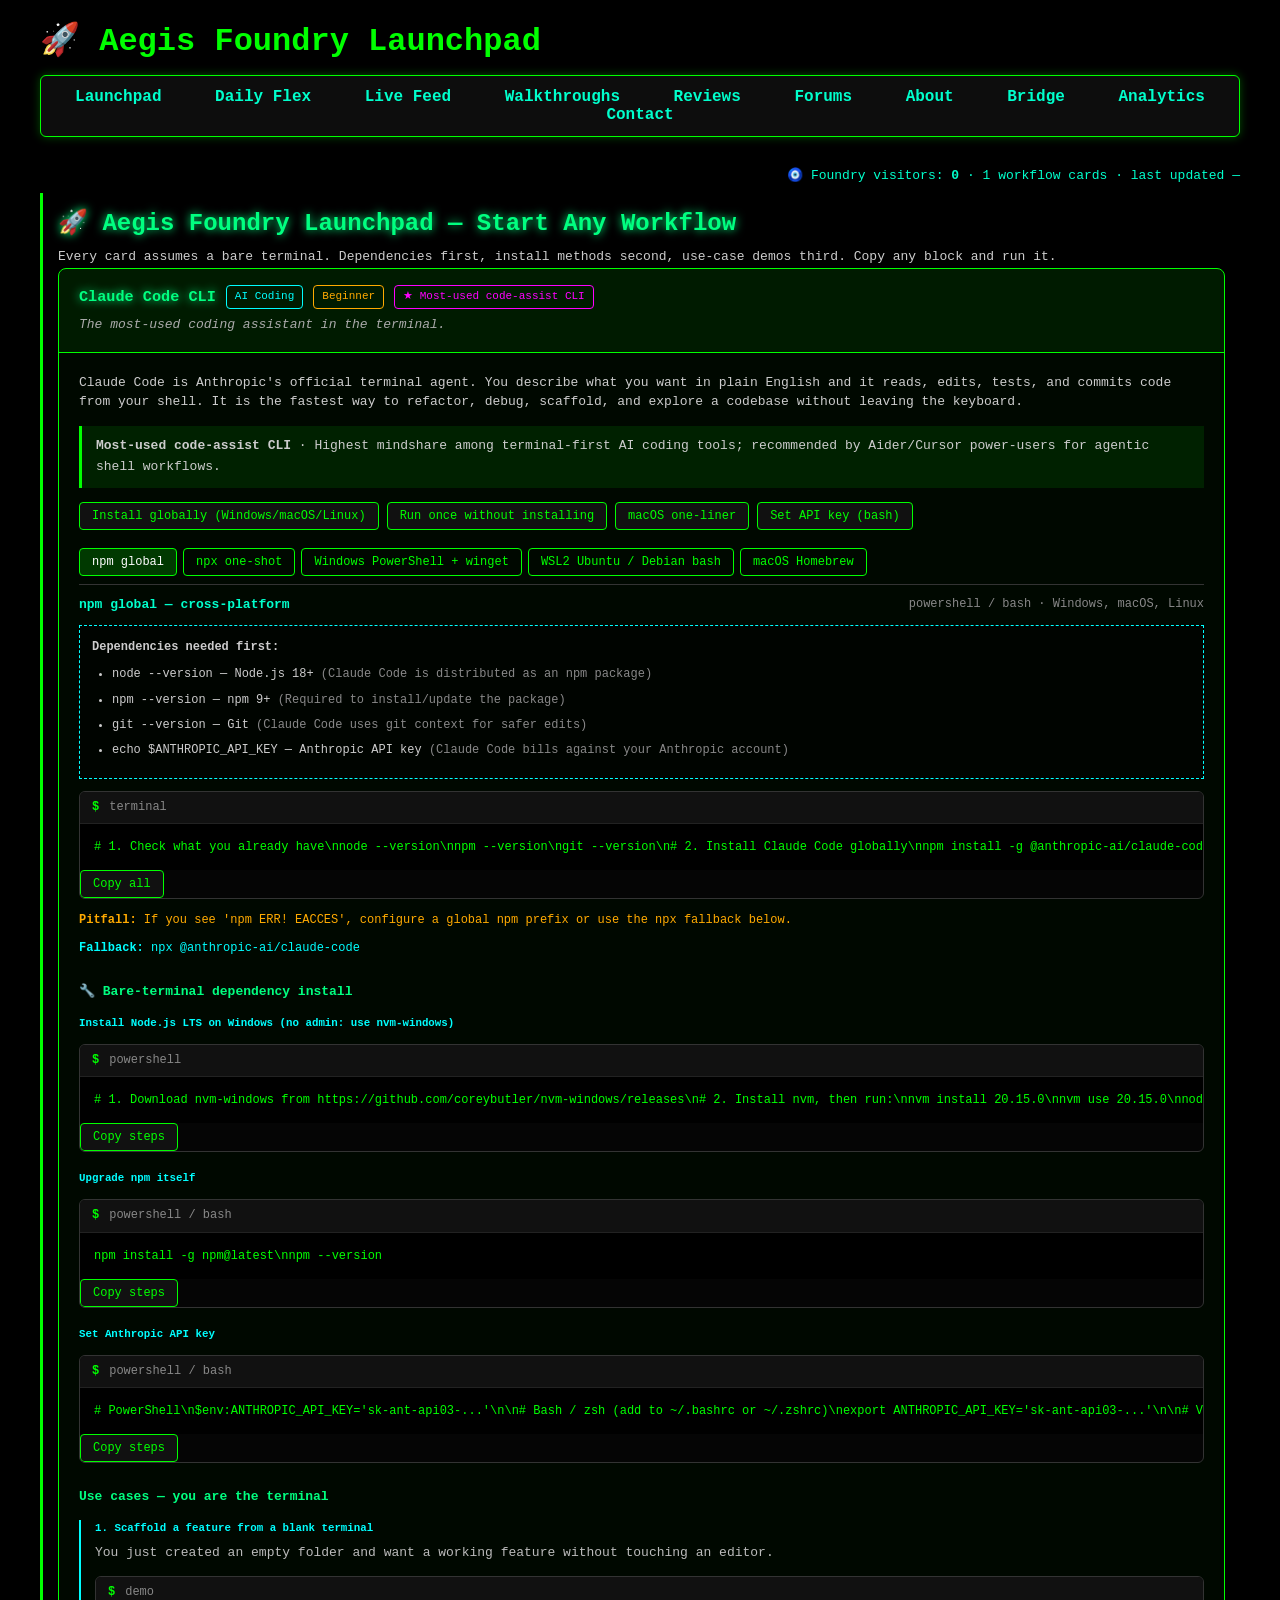
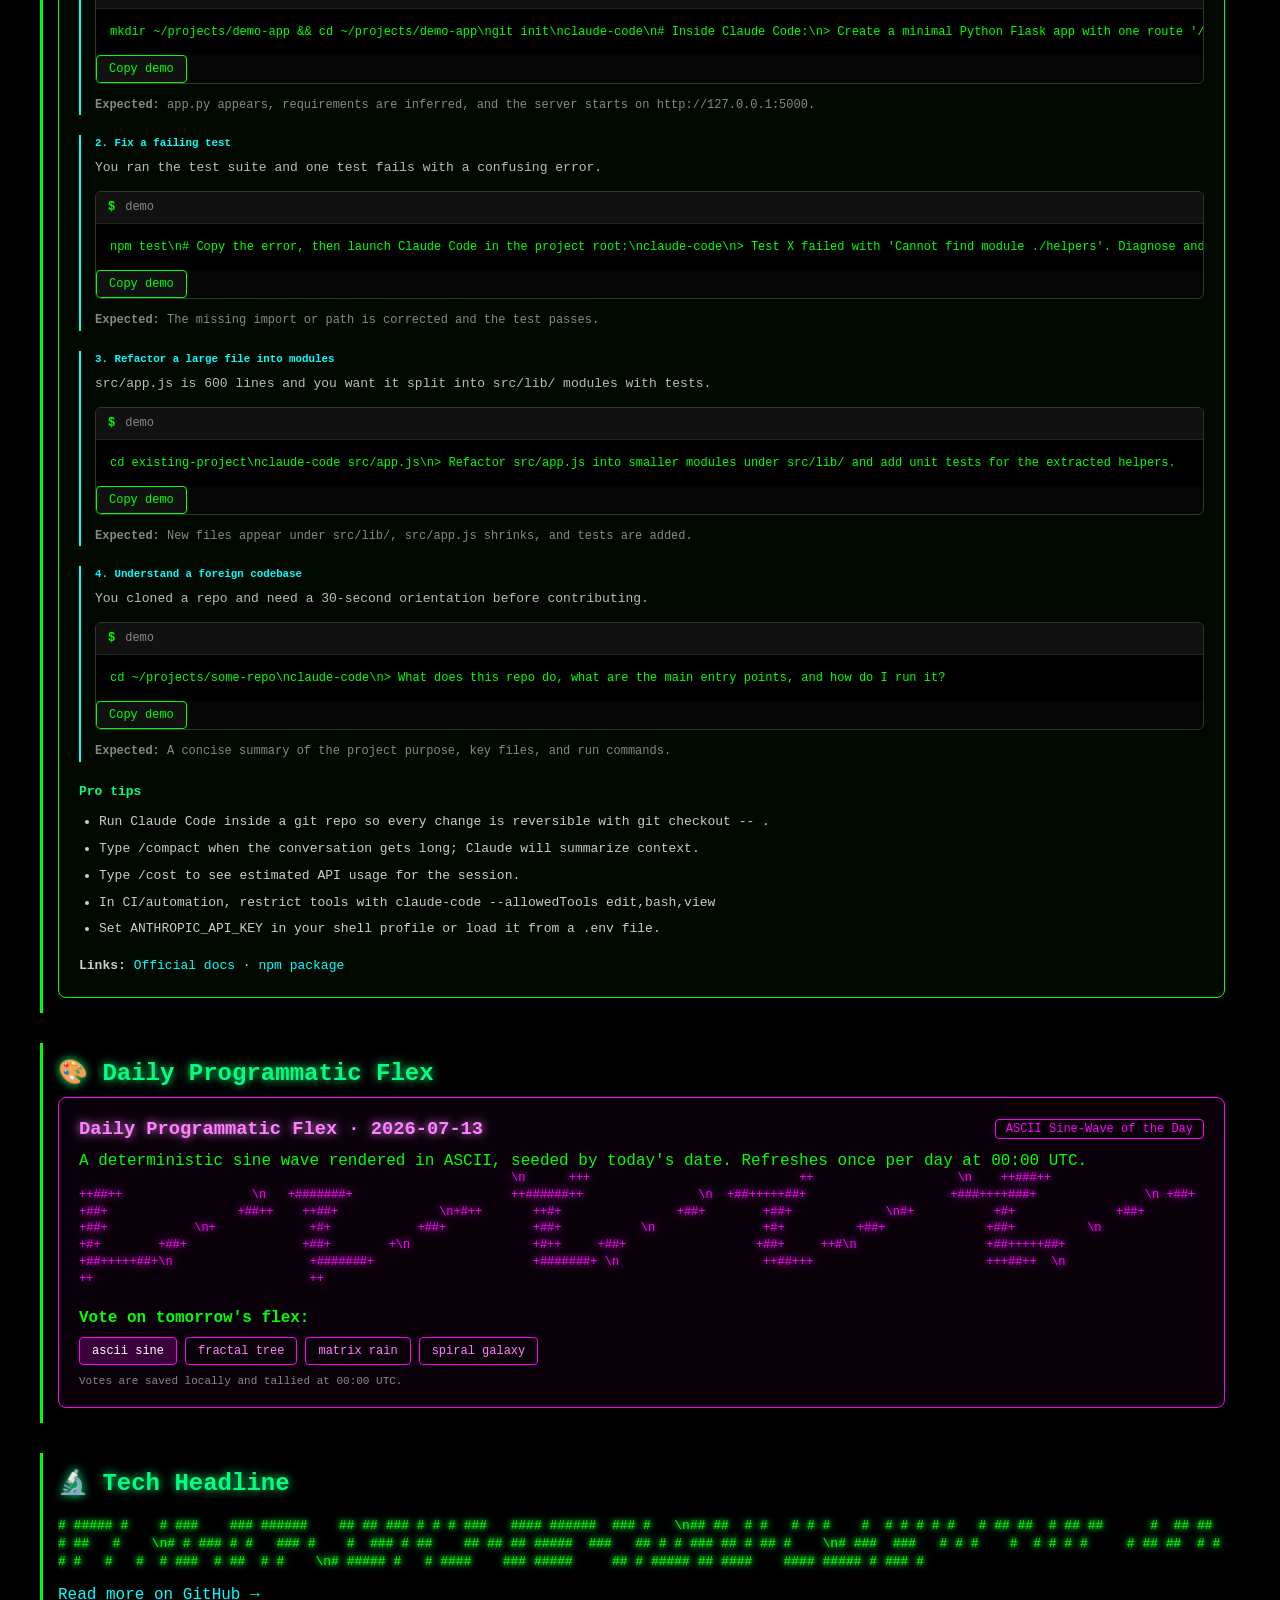
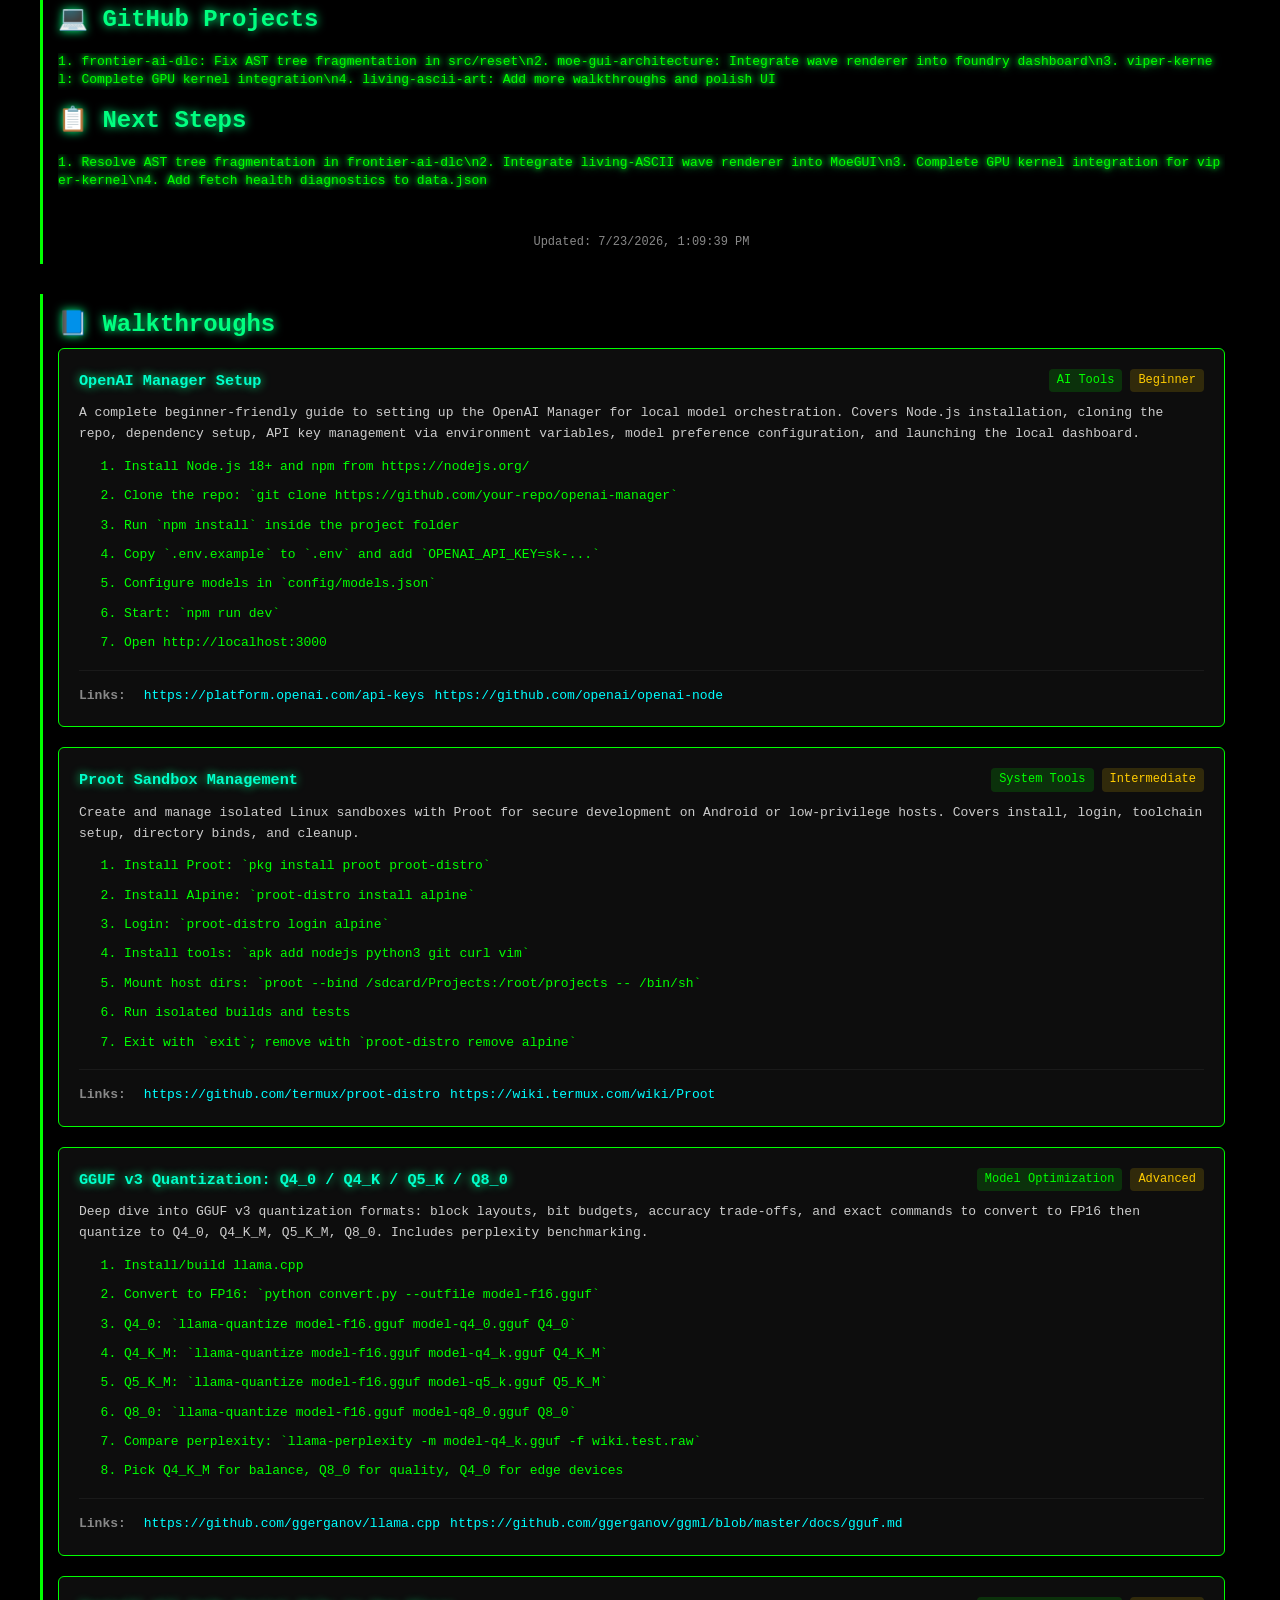
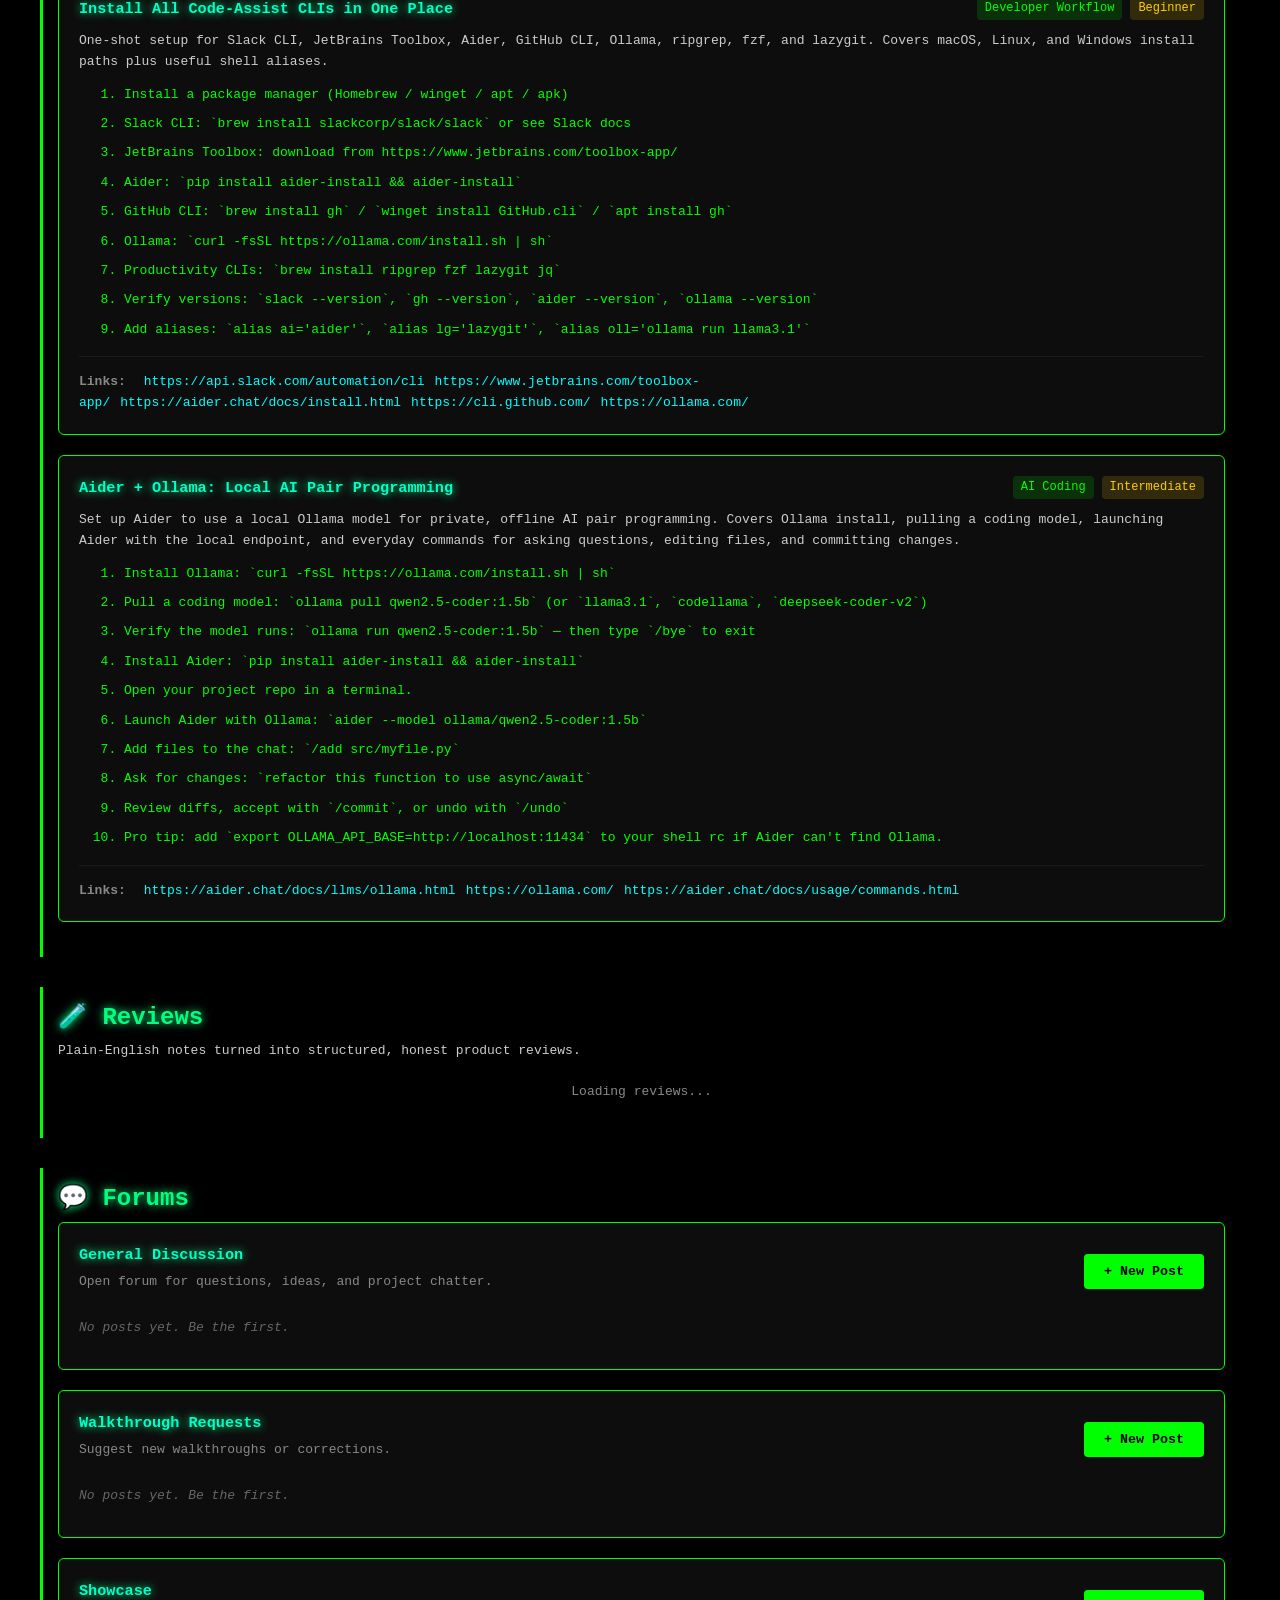
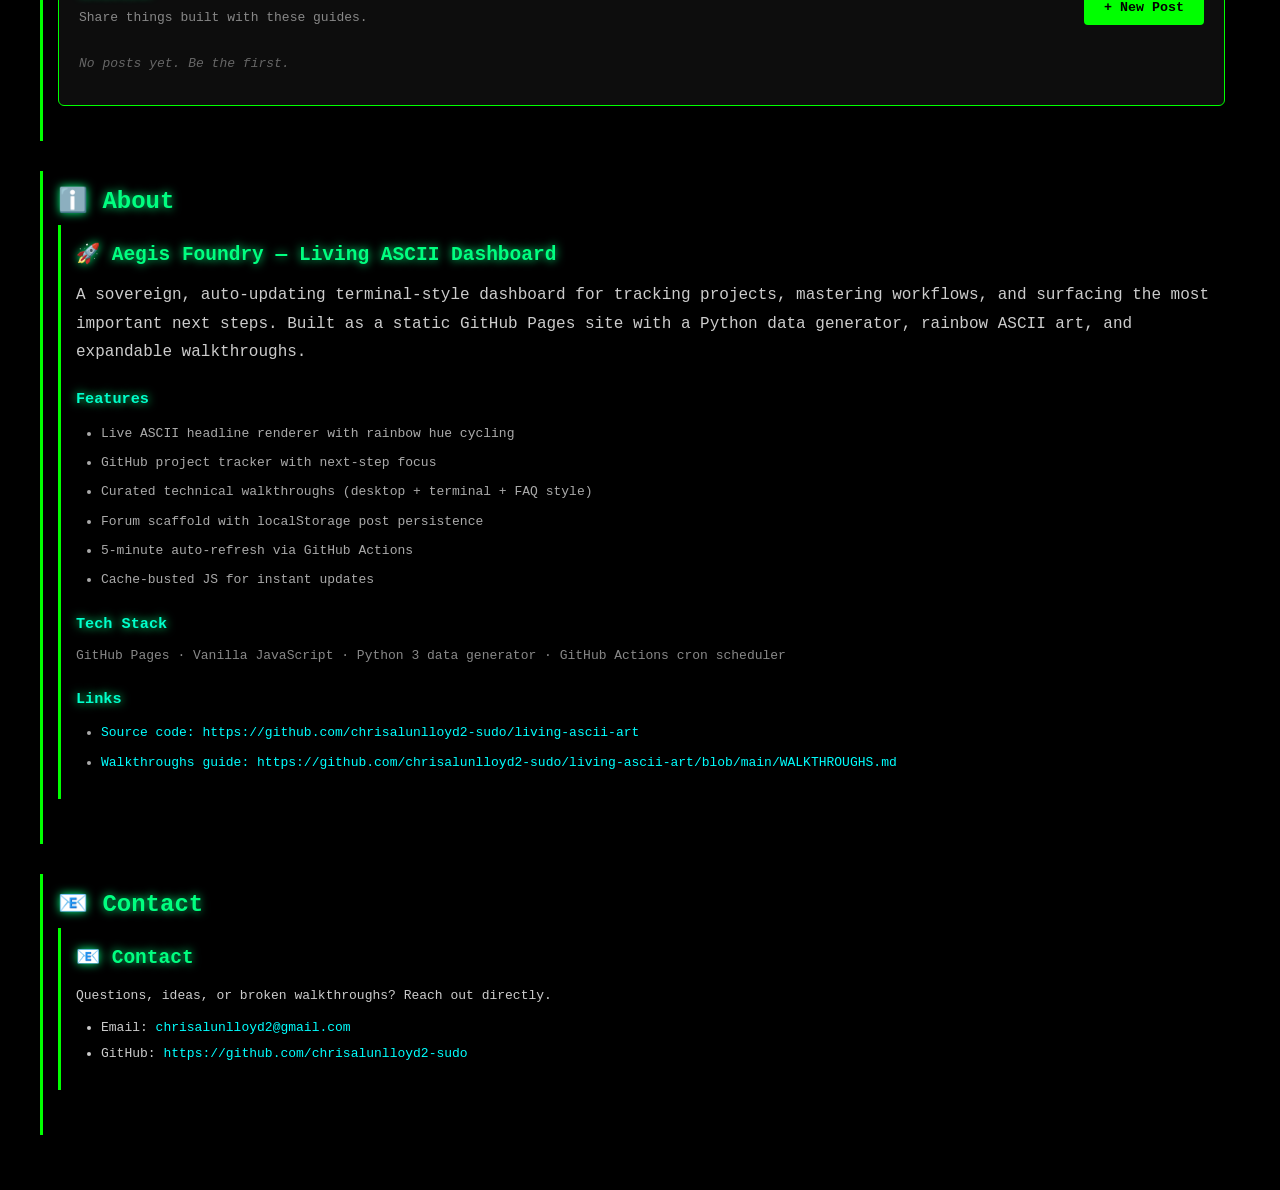
==== index.html @ 11aefe6e "Bump app.js version to 9 for cache refresh" ====
<!DOCTYPE html>
<html lang="en">
<head>
    <meta http-equiv="Cache-Control" content="no-cache, no-store, must-revalidate">
    <meta http-equiv="Pragma" content="no-cache">
    <meta http-equiv="Expires" content="0">
    <meta charset="UTF-8">
    <meta name="viewport" content="width=device-width, initial-scale=1.0">
    <title>Aegis Foundry Launchpad — Start Any Coding Workflow</title>
    <meta name="description" content="Terminal-first guides to install Claude Code CLI, Aider, Ollama, GGUF quantization, and every tool you actually need. Daily ASCII flex + foundry forums.">
    <meta name="keywords" content="claude code cli, install claude code windows, aider ollama setup, terminal AI coding, sovereign developer tools">
    <meta name="author" content="Aegis Foundry">
    <meta property="og:title" content="Aegis Foundry Launchpad — Start Any Coding Workflow">
    <meta property="og:description" content="Terminal-first guides for Claude Code CLI, Aider, Ollama, GGUF quantization, and more.">
    <meta property="og:type" content="website">
    <meta property="og:url" content="https://chrisalunlloyd2-sudo.github.io/living-ascii-art/">
    <meta property="og:image" content="https://chrisalunlloyd2-sudo.github.io/living-ascii-art/og-image.png">
    <meta name="twitter:card" content="summary_large_image">
    <meta name="twitter:title" content="Aegis Foundry Launchpad">
    <meta name="twitter:description" content="Terminal-first guides + daily programmatic flex for sovereign developers.">
    <style>
        /* Rainbow Wave Animation - Flows like water */
        @keyframes rainbowWave {
            0% { filter: hue-rotate(0deg) drop-shadow(0 0 5px #ff0000); }
            20% { filter: hue-rotate(72deg) drop-shadow(0 0 5px #ff7f00); }
            40% { filter: hue-rotate(144deg) drop-shadow(0 0 5px #ffff00); }
            60% { filter: hue-rotate(216deg) drop-shadow(0 0 5px #00ff00); }
            80% { filter: hue-rotate(288deg) drop-shadow(0 0 5px #0000ff); }
            100% { filter: hue-rotate(360deg) drop-shadow(0 0 5px #8b00ff); }
        }

        @keyframes waterFlow {
            0% {
                transform: translateX(0) skewX(0deg) scaleY(1);
                text-shadow: 0 0 5px #00ff00, 0 0 12px #00ff80;
            }
            25% {
                transform: translateX(6px) skewX(-1.5deg) scaleY(1.03);
                text-shadow: 4px 0 8px #00ff00, -4px 0 12px #00ff80;
            }
            50% {
                transform: translateX(0) skewX(0deg) scaleY(1);
                text-shadow: 0 0 5px #00ff00, 0 0 12px #00ff80;
            }
            75% {
                transform: translateX(-6px) skewX(1.5deg) scaleY(1.03);
                text-shadow: -4px 0 8px #00ff00, 4px 0 12px #00ff80;
            }
            100% {
                transform: translateX(0) skewX(0deg) scaleY(1);
                text-shadow: 0 0 5px #00ff00, 0 0 12px #00ff80;
            }
        }

        @keyframes shimmerFlow {
            0% { background-position: 0% 50%; }
            50% { background-position: 100% 50%; }
            100% { background-position: 0% 50%; }
        }

        * {
            margin: 0;
            padding: 0;
            box-sizing: border-box;
        }

        body {
            background: #000;
            color: #00ff00;
            font-family: 'Courier New', monospace;
            overflow-x: hidden;
            padding: 20px;
        }

        #ascii-container {
            max-width: 1200px;
            margin: 0 auto;
        }

        /* Navigation Menu */
        .ascii-menu {
            background: #0d0d0d;
            border: 1px solid #00ff00;
            border-radius: 6px;
            padding: 12px 0;
            text-align: center;
            margin: 15px 0 30px 0;
            box-shadow: 0 0 10px rgba(0, 255, 0, 0.3);
        }

        .ascii-menu a {
            color: #00ffcc;
            text-decoration: none;
            font-family: 'Courier New', monospace;
            font-weight: bold;
            margin: 0 14px;
            padding: 4px 8px;
            border-radius: 4px;
            transition: all 0.2s ease;
        }

        .ascii-menu a:hover {
            color: #ff4d4d;
            background: rgba(255, 77, 77, 0.1);
            text-shadow: 0 0 8px #ff4d4d;
        }

        .section {
            margin-bottom: 30px;
            padding: 15px;
            border-left: 3px solid #00ff00;
            background: rgba(0, 0, 0, 0.3);
        }

        h2 {
            color: #00ff80;
            margin-bottom: 10px;
            text-shadow: 0 0 10px #00ff80;
        }

        h3 {
            color: #00ff80;
            margin-bottom: 10px;
            text-shadow: 0 0 10px #00ff80;
        }

        .ascii-art {
            color: #00ff00;
            font-size: 14px;
            line-height: 1.4;
            white-space: pre-wrap;
            animation:
                rainbowWave 8s linear infinite,
                waterFlow 3.5s ease-in-out infinite;
            text-shadow: 0 0 5px #00ff00, 0 0 10px #00ff80;
            display: inline-block;
            overflow: hidden;
        }

        .ascii-art.flowing-water {
            background: linear-gradient(
                90deg,
                #00ff00 0%,
                #00ffcc 25%,
                #00ffff 50%,
                #00ffcc 75%,
                #00ff00 100%
            );
            background-size: 200% 100%;
            -webkit-background-clip: text;
            background-clip: text;
            color: transparent;
            animation:
                rainbowWave 8s linear infinite,
                waterFlow 3.5s ease-in-out infinite,
                shimmerFlow 4s ease-in-out infinite;
        }

        .tech-section pre,
        .repos-section pre,
        .steps-section pre {
            font-family: 'Courier New', monospace;
            font-size: 13px;
            margin: 10px 0;
            white-space: pre-wrap;
            word-break: break-all;
        }

        .menu-content {
            font-size: 13px;
            line-height: 1.6;
            color: #ccc;
        }

        .menu-content ul,
        .menu-content ol {
            margin: 10px 0 10px 25px;
        }

        .menu-content li {
            margin-bottom: 6px;
        }

        .note {
            color: #ffaa00;
            font-size: 12px;
            font-style: italic;
            margin-top: 10px;
            border-left: 2px solid #ffaa00;
            padding-left: 10px;
        }

        a {
            color: #00ffff;
            text-decoration: none;
        }

        a:hover {
            text-decoration: underline;
        }

        .footer {
            text-align: center;
            color: #888;
            margin-top: 30px;
            font-size: 12px;
        }

        /* Walkthrough card styles */
        .walkthrough-card ol {
            color: #00ffcc;
        }

        /* Forum styles */
        .forum-category button.new-post-btn:hover {
            background: #00cc00;
            box-shadow: 0 0 10px rgba(0, 255, 0, 0.5);
        }

        .forum-post a:hover {
            color: #ff4d4d;
            text-shadow: 0 0 5px #ff4d4d;
        }

        /* Modal styles */
        #post-modal {
            display: none;
            position: fixed;
            top: 0;
            left: 0;
            width: 100%;
            height: 100%;
            background: rgba(0, 0, 0, 0.9);
            z-index: 1000;
            justify-content: center;
            align-items: center;
        }

        .modal-content {
            background: #0d0d0d;
            border: 1px solid #00ff00;
            border-radius: 8px;
            padding: 30px;
            max-width: 500px;
            width: 90%;
            max-height: 90vh;
            overflow-y: auto;
            box-shadow: 0 0 30px rgba(0, 255, 0, 0.3);
        }

        .modal-header {
            display: flex;
            justify-content: space-between;
            align-items: center;
            margin-bottom: 20px;
            border-bottom: 1px solid #333;
            padding-bottom: 15px;
        }

        .modal-header h3 {
            color: #00ff80;
        }

        .modal-close {
            background: none;
            border: none;
            color: #ff4d4d;
            font-size: 24px;
            cursor: pointer;
            line-height: 1;
        }

        .modal-close:hover {
            text-shadow: 0 0 10px #ff4d4d;
        }

        .form-group {
            margin-bottom: 15px;
        }

        .form-group label {
            display: block;
            color: #00ffcc;
            margin-bottom: 5px;
            font-size: 13px;
        }

        .form-group input,
        .form-group textarea,
        .form-group select {
            width: 100%;
            background: #000;
            border: 1px solid #333;
            color: #00ff00;
            font-family: 'Courier New', monospace;
            padding: 10px;
            border-radius: 4px;
            font-size: 13px;
        }

        .form-group input:focus,
        .form-group textarea:focus,
        .form-group select:focus {
            outline: none;
            border-color: #00ff00;
            box-shadow: 0 0 10px rgba(0, 255, 0, 0.3);
        }

        .form-group textarea {
            min-height: 100px;
            resize: vertical;
        }

        .modal-actions {
            display: flex;
            gap: 10px;
            justify-content: flex-end;
            margin-top: 20px;
        }

        .btn {
            padding: 10px 20px;
            border: none;
            border-radius: 4px;
            font-family: 'Courier New', monospace;
            font-weight: bold;
            cursor: pointer;
            transition: all 0.2s;
        }

        .btn-primary {
            background: #00ff00;
            color: #000;
        }

        .btn-primary:hover {
            background: #00cc00;
            box-shadow: 0 0 10px rgba(0, 255, 0, 0.5);
        }

        .btn-secondary {
            background: #333;
            color: #00ffcc;
            border: 1px solid #00ffcc;
        }

        .btn-secondary:hover {
            background: #444;
        }

        /* Mobile responsive */
        @media (max-width: 600px) {
            body {
                padding: 10px;
            }

            .ascii-menu a {
                display: inline-block;
                margin: 6px 8px;
                font-size: 13px;
            }

            .ascii-art {
                font-size: 11px;
            }

            .modal-content {
                padding: 20px;
            }

            .walkthrough-card {
                padding: 15px;
            }
        }
    
        /* Workflow cards */
        .workflow-grid { display: grid; gap: 24px; }
        .workflow-card {
            border: 1px solid #00ff00;
            border-radius: 8px;
            background: rgba(0, 20, 0, 0.4);
            overflow: hidden;
        }
        .card-header {
            padding: 16px 20px;
            background: rgba(0, 255, 0, 0.08);
            border-bottom: 1px solid #00ff00;
        }
        .card-title-row {
            display: flex;
            align-items: center;
            flex-wrap: wrap;
            gap: 10px;
            margin-bottom: 6px;
        }
        .card-title-row h3 { margin: 0; color: #00ff80; text-shadow: 0 0 10px #00ff80; }
        .card-tag, .card-difficulty, .card-metric {
            font-size: 11px;
            padding: 2px 8px;
            border-radius: 4px;
            border: 1px solid;
        }
        .card-tag { color: #00ffff; border-color: #00ffff; }
        .card-difficulty { color: #ffaa00; border-color: #ffaa00; }
        .card-metric { color: #ff00ff; border-color: #ff00ff; }
        .card-tagline { color: #aaa; font-style: italic; font-size: 13px; }
        .card-body { padding: 20px; }
        .card-why { margin-bottom: 14px; line-height: 1.5; }
        .metric-callout {
            background: rgba(0, 255, 0, 0.1);
            border-left: 3px solid #00ff00;
            padding: 10px 14px;
            margin-bottom: 14px;
            font-size: 13px;
        }
        .deprecation-banner {
            background: rgba(255, 170, 0, 0.1);
            border-left: 3px solid #ffaa00;
            color: #ffcc00;
            padding: 10px 14px;
            margin-bottom: 14px;
            font-size: 13px;
        }
        .quick-copy-row {
            display: flex;
            flex-wrap: wrap;
            gap: 8px;
            margin-bottom: 14px;
        }
        .copy-section-btn, .copy-btn {
            background: #111;
            border: 1px solid #00ff00;
            color: #00ff00;
            padding: 6px 12px;
            cursor: pointer;
            font-family: 'Courier New', monospace;
            font-size: 12px;
            border-radius: 4px;
        }
        .copy-section-btn:hover, .copy-btn:hover { background: rgba(0, 255, 0, 0.2); }
        .method-tabs { margin: 18px 0; }
        .tab-buttons {
            display: flex;
            flex-wrap: wrap;
            gap: 6px;
            margin-bottom: 10px;
            border-bottom: 1px solid #333;
            padding-bottom: 8px;
        }
        .tab-btn {
            background: transparent;
            border: 1px solid #00ff00;
            color: #00ff00;
            padding: 6px 12px;
            cursor: pointer;
            border-radius: 4px;
            font-family: 'Courier New', monospace;
            font-size: 12px;
        }
        .tab-btn.active, .tab-btn:hover { background: rgba(0, 255, 0, 0.2); color: #fff; }
        .tab-panel { display: none; animation: fadeIn 0.2s ease; }
        .tab-panel.active { display: block; }
        @keyframes fadeIn { from { opacity: 0; } to { opacity: 1; } }
        .method-header {
            display: flex;
            justify-content: space-between;
            flex-wrap: wrap;
            gap: 8px;
            margin-bottom: 10px;
        }
        .method-name { font-weight: bold; color: #00ffcc; }
        .method-meta { color: #888; font-size: 12px; }
        .dep-box {
            background: rgba(0, 0, 0, 0.5);
            border: 1px dashed #00ffff;
            padding: 12px;
            margin-bottom: 12px;
            font-size: 12px;
        }
        .dep-box ul { margin: 8px 0 0 20px; }
        .dep-why { color: #888; }
        .terminal-block {
            border: 1px solid #333;
            border-radius: 6px;
            margin: 12px 0;
            overflow: hidden;
            background: #050505;
        }
        .terminal-header {
            background: #111;
            padding: 6px 12px;
            display: flex;
            gap: 10px;
            font-size: 12px;
            color: #888;
            border-bottom: 1px solid #222;
        }
        .terminal-header span:first-child { color: #00ff00; font-weight: bold; }
        .terminal-body {
            padding: 14px;
            margin: 0;
            background: #000;
            color: #00ff00;
            font-size: 12px;
            line-height: 1.5;
            overflow-x: auto;
            white-space: pre;
        }
        .method-pitfall, .method-fallback { font-size: 12px; margin-top: 8px; }
        .method-pitfall { color: #ffaa00; }
        .method-fallback { color: #00ffff; }
        .dependency-install-section { margin-top: 24px; }
        .dependency-install-section h4 { color: #00ff80; margin-bottom: 12px; }
        .dep-install-block { margin-bottom: 18px; }
        .dep-install-block h5 { color: #00ffff; margin-bottom: 8px; }
        .use-cases-section { margin-top: 24px; }
        .use-cases-section h4 { color: #00ff80; margin-bottom: 12px; }
        .use-case {
            border-left: 2px solid #00ffff;
            padding-left: 14px;
            margin-bottom: 20px;
        }
        .use-case h5 { color: #00ffff; margin-bottom: 6px; }
        .use-context { color: #bbb; font-size: 13px; margin-bottom: 10px; }
        .expected-output { color: #888; font-size: 12px; margin-top: 8px; }
        .pro-tips { margin-top: 20px; }
        .pro-tips h4 { color: #00ff80; margin-bottom: 8px; }
        .pro-tips ul { margin-left: 20px; font-size: 13px; color: #ccc; }
        .related-links { margin-top: 16px; font-size: 13px; }

        /* Daily flex */
        .daily-flex {
            border: 1px solid #ff00ff;
            border-radius: 8px;
            padding: 20px;
            background: rgba(40, 0, 40, 0.25);
        }
        .flex-header {
            display: flex;
            justify-content: space-between;
            align-items: center;
            flex-wrap: wrap;
            margin-bottom: 12px;
        }
        .flex-header h3 { color: #ff80ff; text-shadow: 0 0 10px #ff80ff; margin: 0; }
        .flex-type { color: #ff00ff; border: 1px solid #ff00ff; padding: 2px 10px; border-radius: 4px; font-size: 12px; }
        .daily-ascii { color: #ff00ff; text-shadow: 0 0 8px #ff00ff; font-size: 12px; }
        .flex-vote { margin-top: 16px; }
        .vote-options { display: flex; flex-wrap: wrap; gap: 8px; margin: 10px 0; }
        .vote-btn {
            background: transparent;
            border: 1px solid #ff00ff;
            color: #ff80ff;
            padding: 6px 12px;
            cursor: pointer;
            border-radius: 4px;
            font-family: 'Courier New', monospace;
            font-size: 12px;
        }
        .vote-btn:hover, .vote-btn.voted { background: rgba(255, 0, 255, 0.2); color: #fff; }
        .vote-note { color: #888; font-size: 11px; }

        /* Page counter */
        .page-counter {
            text-align: right;
            color: #00ffcc;
            font-size: 13px;
            margin-bottom: 10px;
        }


        /* Reviews Section */
        .reviews-grid {
            display: grid;
            grid-template-columns: repeat(auto-fit, minmax(260px, 1fr));
            gap: 20px;
            margin-top: 20px;
        }
        .review-card {
            background: rgba(0, 20, 40, 0.6);
            border: 1px solid #00ffcc;
            border-radius: 8px;
            padding: 16px;
            transition: transform 0.2s;
        }
        .review-card:hover {
            transform: translateY(-4px);
            box-shadow: 0 0 15px rgba(0, 255, 204, 0.3);
        }
        .review-header {
            display: flex;
            justify-content: space-between;
            align-items: baseline;
            margin-bottom: 8px;
        }
        .review-header h3 {
            margin: 0;
            font-size: 1.1em;
            color: #00ffcc;
        }
        .review-rating {
            color: #ffcc00;
            font-size: 1.1em;
        }
        .review-meta {
            font-size: 0.85em;
            color: #88aabb;
            margin-bottom: 12px;
        }
        .review-summary {
            color: #cceeff;
            margin-bottom: 12px;
            line-height: 1.4;
        }
        .review-read, .review-link {
            display: inline-block;
            margin-right: 12px;
            color: #00ffcc;
            text-decoration: none;
            font-weight: bold;
        }
        .review-read:hover, .review-link:hover {
            text-decoration: underline;
        }
    </style>
</head>
<body>
    <div id="ascii-container">
        <h1>🚀 Aegis Foundry Launchpad</h1>

        <!-- Navigation Menu -->
        <nav class="ascii-menu">
            <a href="#launchpad">Launchpad</a>
            <a href="#daily-flex">Daily Flex</a>
            <a href="#live-feed">Live Feed</a>
            <a href="#walkthroughs">Walkthroughs</a>
            <a href="#reviews">Reviews</a>
            <a href="#forums">Forums</a>
            <a href="#about">About</a>
            <a href="agent-bridge-dashboard.html">Bridge</a>
            <a href="analytics/index.html">Analytics</a>
            <a href="#contact">Contact</a>
        </nav>

        <div id="page-counter-content"></div>

        <!-- Launchpad -->
        <section id="launchpad" class="section">
            <h2>🚀 Aegis Foundry Launchpad — Start Any Workflow</h2>
            <p class="menu-content">Every card assumes a bare terminal. Dependencies first, install methods second, use-case demos third. Copy any block and run it.</p>
            <div id="workflow-cards-content" class="menu-content"></div>
        </section>

        <!-- Daily Programmatic Flex -->
        <section id="daily-flex" class="section">
            <h2>🎨 Daily Programmatic Flex</h2>
            <div id="daily-flex-content"></div>
        </section>

        <!-- Live Feed (updates every 5 min) -->
        <div class="section" id="live-feed">
            <h2>Live Feed</h2>
            <pre class="ascii-art">Loading tech news and projects...</pre>
        </div>

        <!-- Walkthroughs Section -->
        <section id="walkthroughs" class="section">
            <h2>📘 Walkthroughs</h2>
            <div id="walkthroughs-content" class="menu-content">
                <p style="color:#888; text-align:center; padding:20px;">Loading walkthroughs...</p>
            </div>
        </section>

        <!-- Reviews Section -->
        <section id="reviews" class="section">
            <h2>🧪 Reviews</h2>
            <p class="menu-content">Plain-English notes turned into structured, honest product reviews.</p>
            <div id="reviews-content" class="menu-content">
                <p style="color:#888; text-align:center; padding:20px;">Loading reviews...</p>
            </div>
        </section>

        <!-- Forums Section -->
        <section id="forums" class="section">
            <h2>💬 Forums</h2>
            <div id="forums-content" class="menu-content">
                <p style="color:#888; text-align:center; padding:20px;">Loading forums...</p>
            </div>
        </section>

        <!-- About Section -->
        <section id="about" class="section">
            <h2>ℹ️ About</h2>
            <div id="about-content" class="menu-content">
                <p style="color:#888; text-align:center; padding:20px;">Loading...</p>
            </div>
        </section>

        <!-- Contact Section -->
        <section id="contact" class="section">
            <h2>📧 Contact</h2>
            <div id="contact-content" class="menu-content">
                <p style="color:#888; text-align:center; padding:20px;">Loading...</p>
            </div>
        </section>
    </div>

    <!-- New Post Modal -->
    <div id="post-modal">
        <div class="modal-content">
            <div class="modal-header">
                <h3>New Forum Post</h3>
                <button class="modal-close">&times;</button>
            </div>
            <form id="new-post-form">
                <input type="hidden" id="post-category" name="category">
                <div class="form-group">
                    <label for="post-title">Title</label>
                    <input type="text" id="post-title" name="title" required maxlength="100" placeholder="Enter post title...">
                </div>
                <div class="form-group">
                    <label for="post-author">Author (optional)</label>
                    <input type="text" id="post-author" name="author" maxlength="30" placeholder="Your name or handle">
                </div>
                <div class="form-group">
                    <label for="post-content">Content</label>
                    <textarea id="post-content" name="content" required maxlength="5000" placeholder="Write your post..."></textarea>
                </div>
                <div class="modal-actions">
                    <button type="button" class="btn btn-secondary modal-close">Cancel</button>
                    <button type="submit" class="btn btn-primary">Post</button>
                </div>
            </form>
        </div>
    </div>

    <script src="js/utils.js?v=8"></script>
    <script src="js/ascii.js?v=8"></script>
    <script src="js/config.js?v=8"></script>
    <script src="js/renderers/livefeed.js?v=8"></script>
    <script src="js/renderers/workflows.js?v=8"></script>
    <script src="js/renderers/dailyflex.js?v=8"></script>
    <script src="js/renderers/pagecounter.js?v=8"></script>
    <script src="js/renderers/walkthroughs.js?v=8"></script>
    <script src="js/renderers/forums.js?v=8"></script>
    <script src="js/renderers/about.js?v=8"></script>
    <script src="js/renderers/contact.js?v=8"></script>
    <script src="js/interactions.js?v=8"></script>
    <script src="js/app.js?v=9"></script>

<!-- Cloudflare Web Analytics -->
<script type='module' src='https://static.cloudflareinsights.com/beacon.min.js' data-cf-beacon='{"token": "61d0daf81ed542958758a4a424ae09cf"}'></script>
<!-- End Cloudflare Web Analytics -->
</body>
</html>
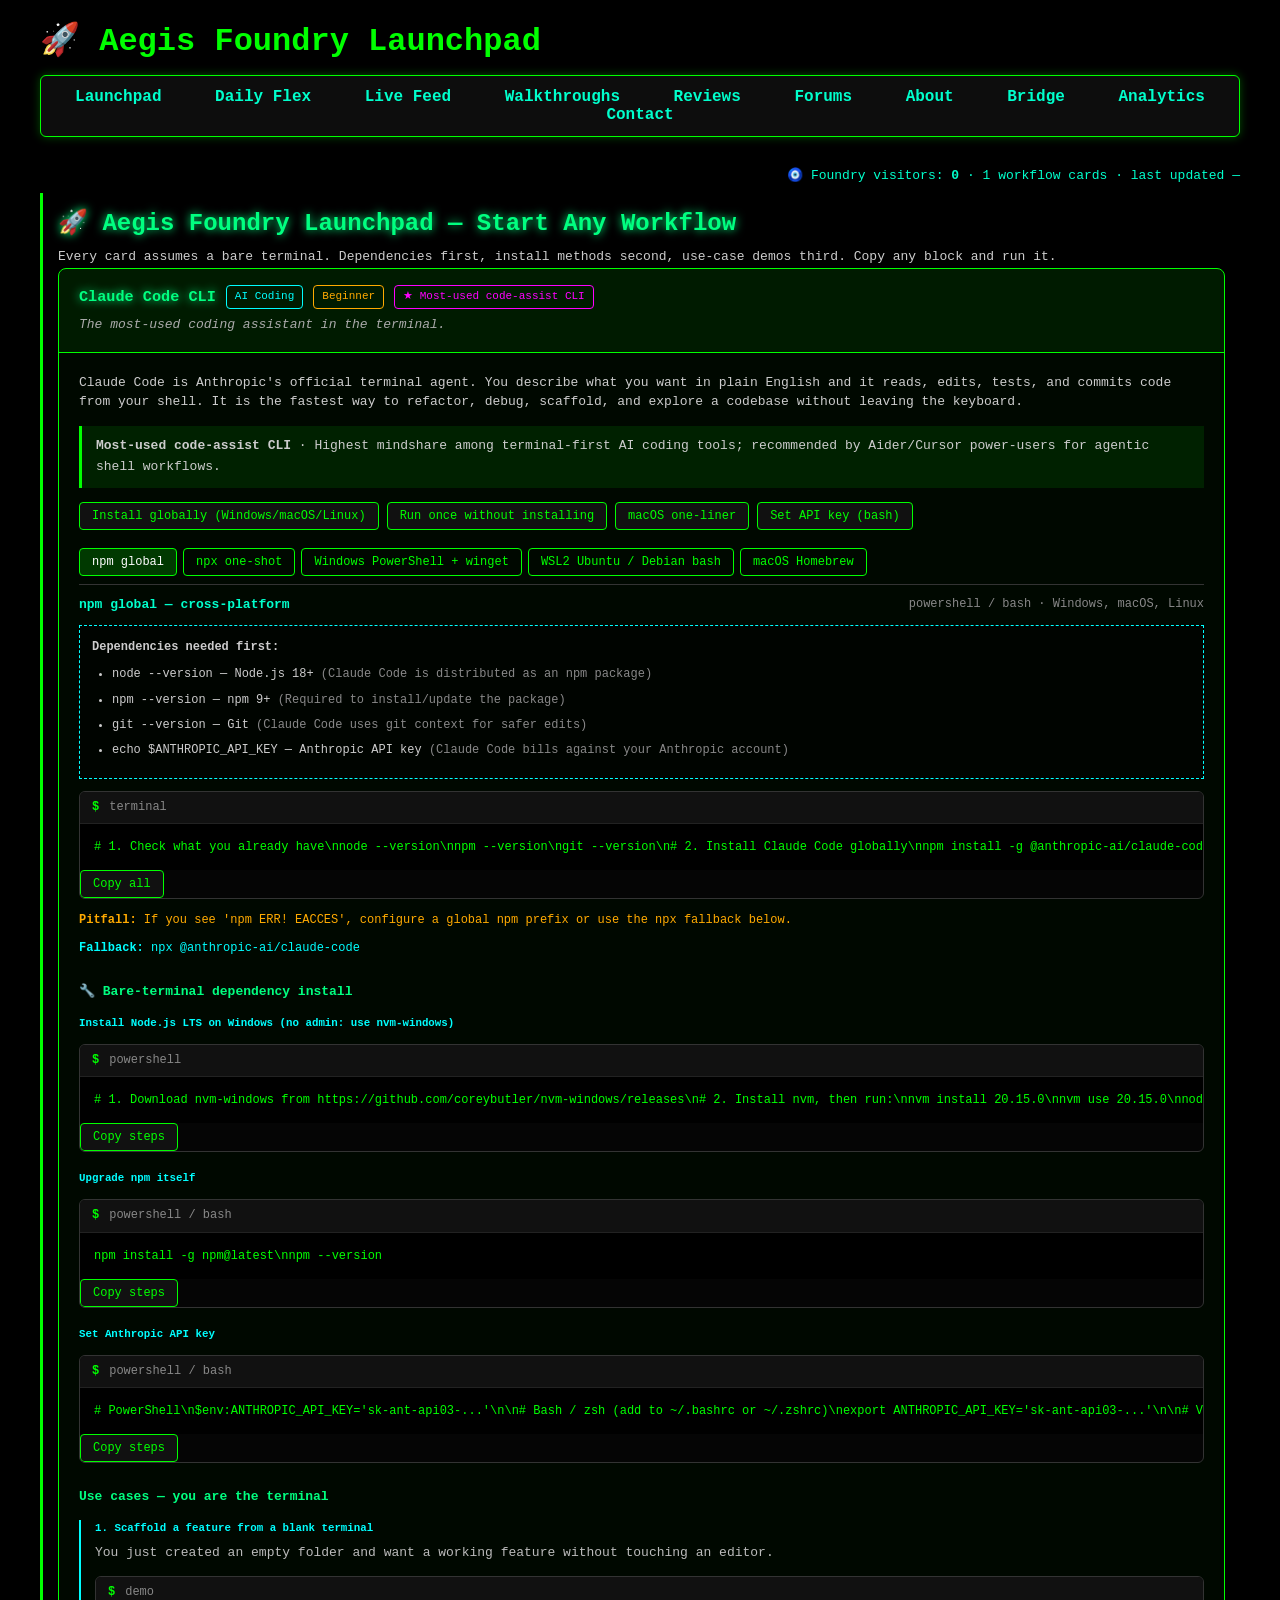
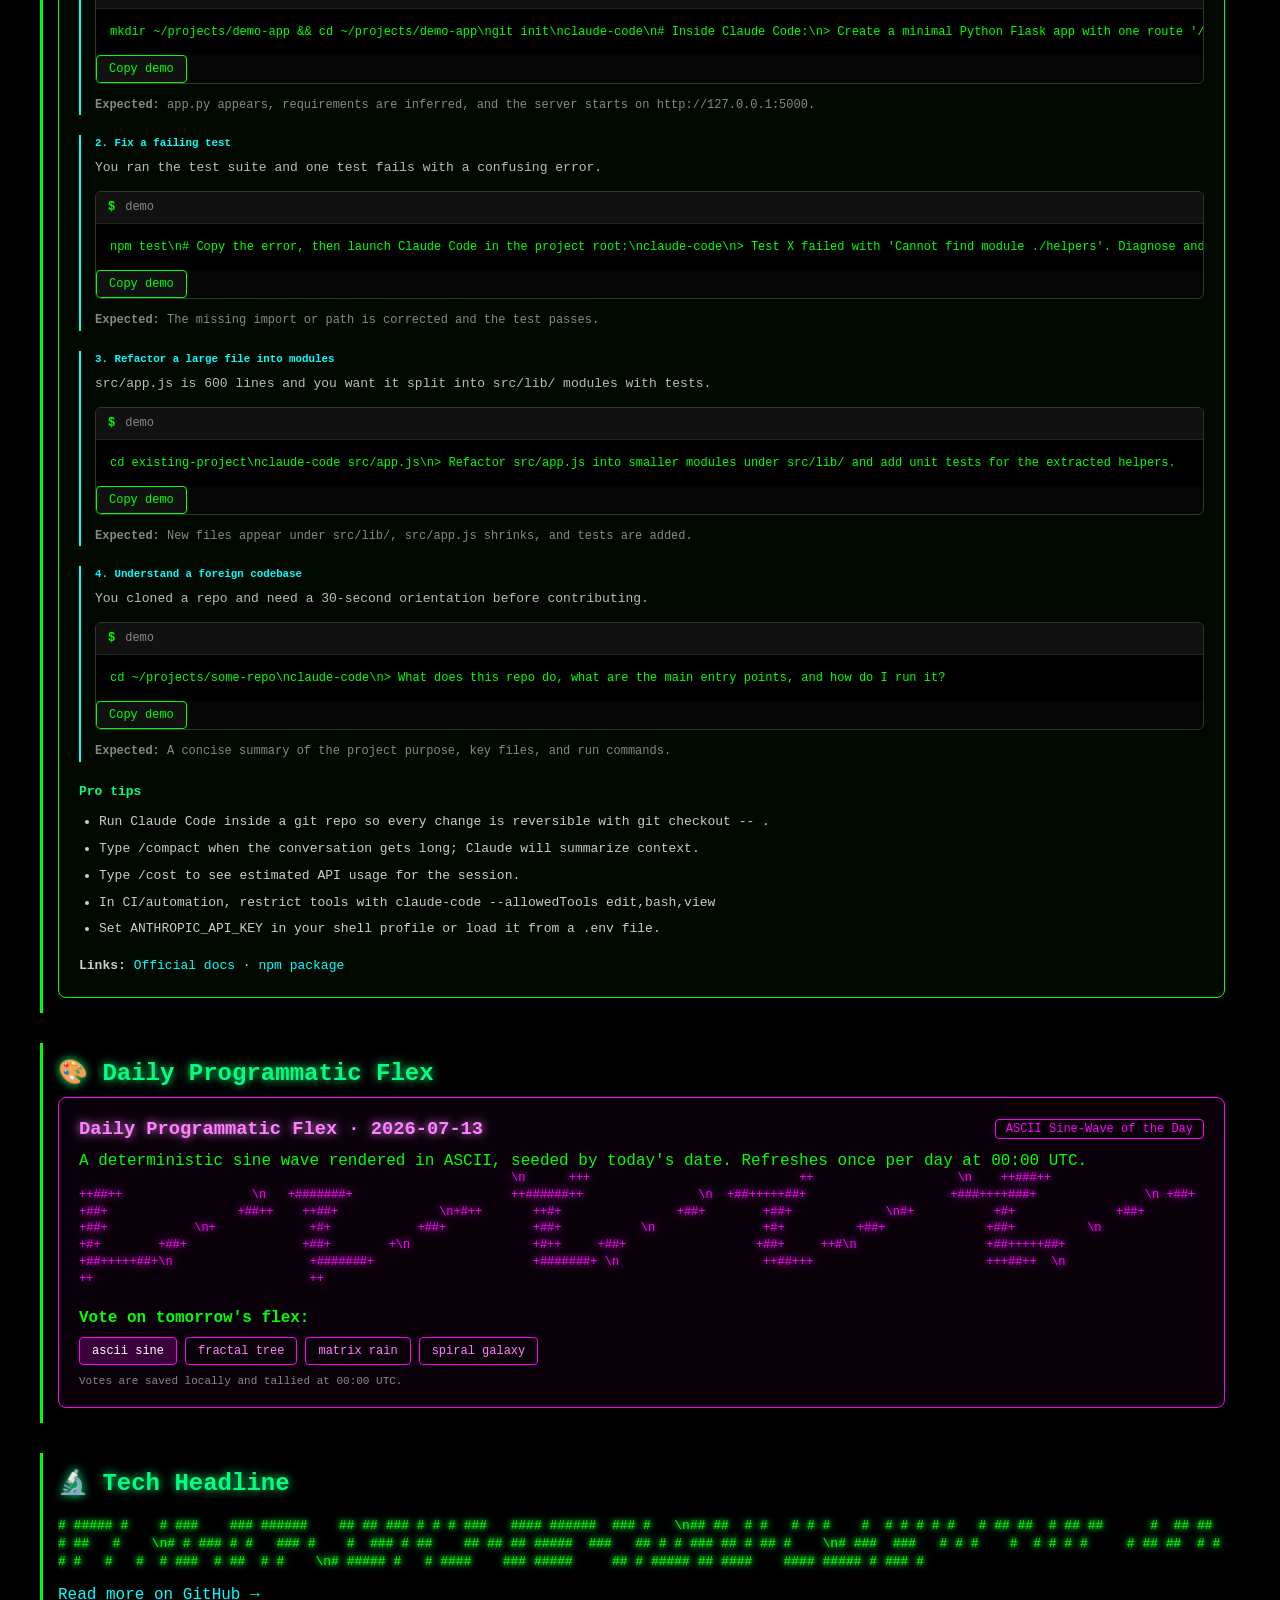
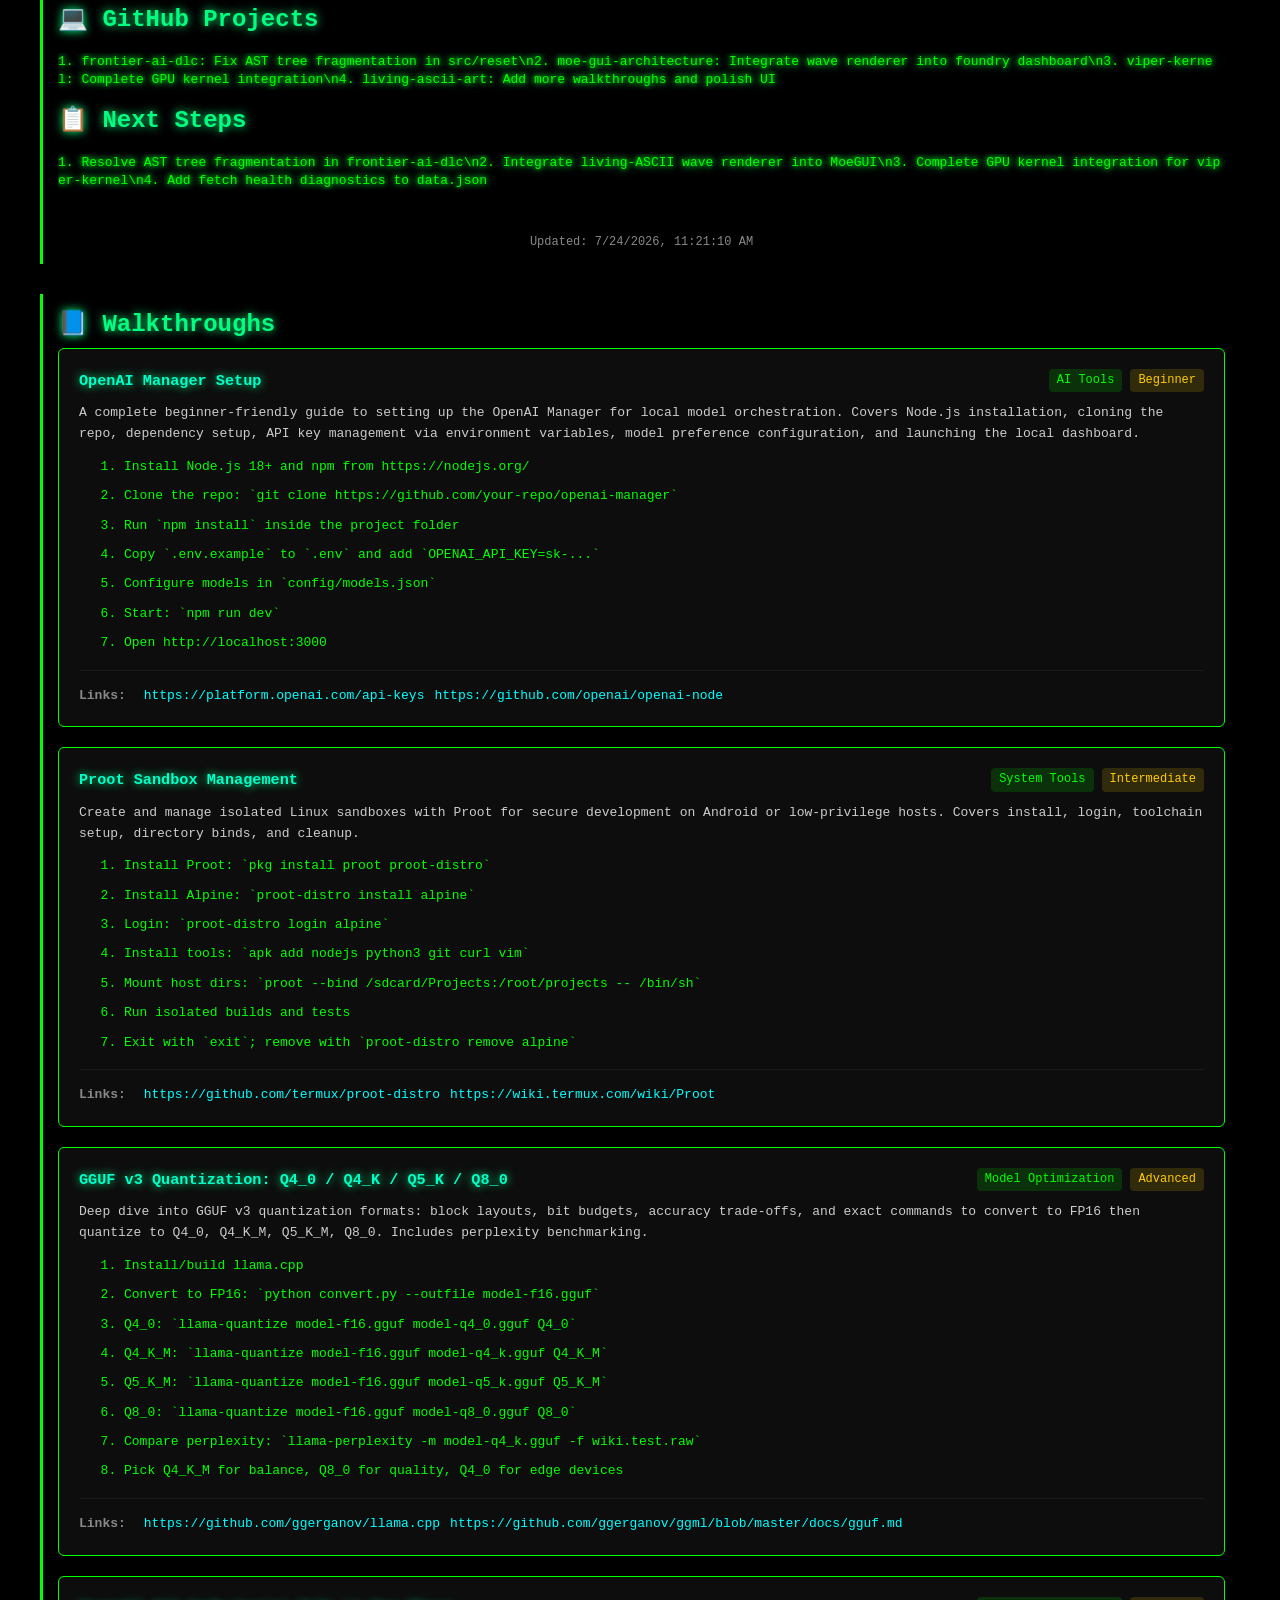
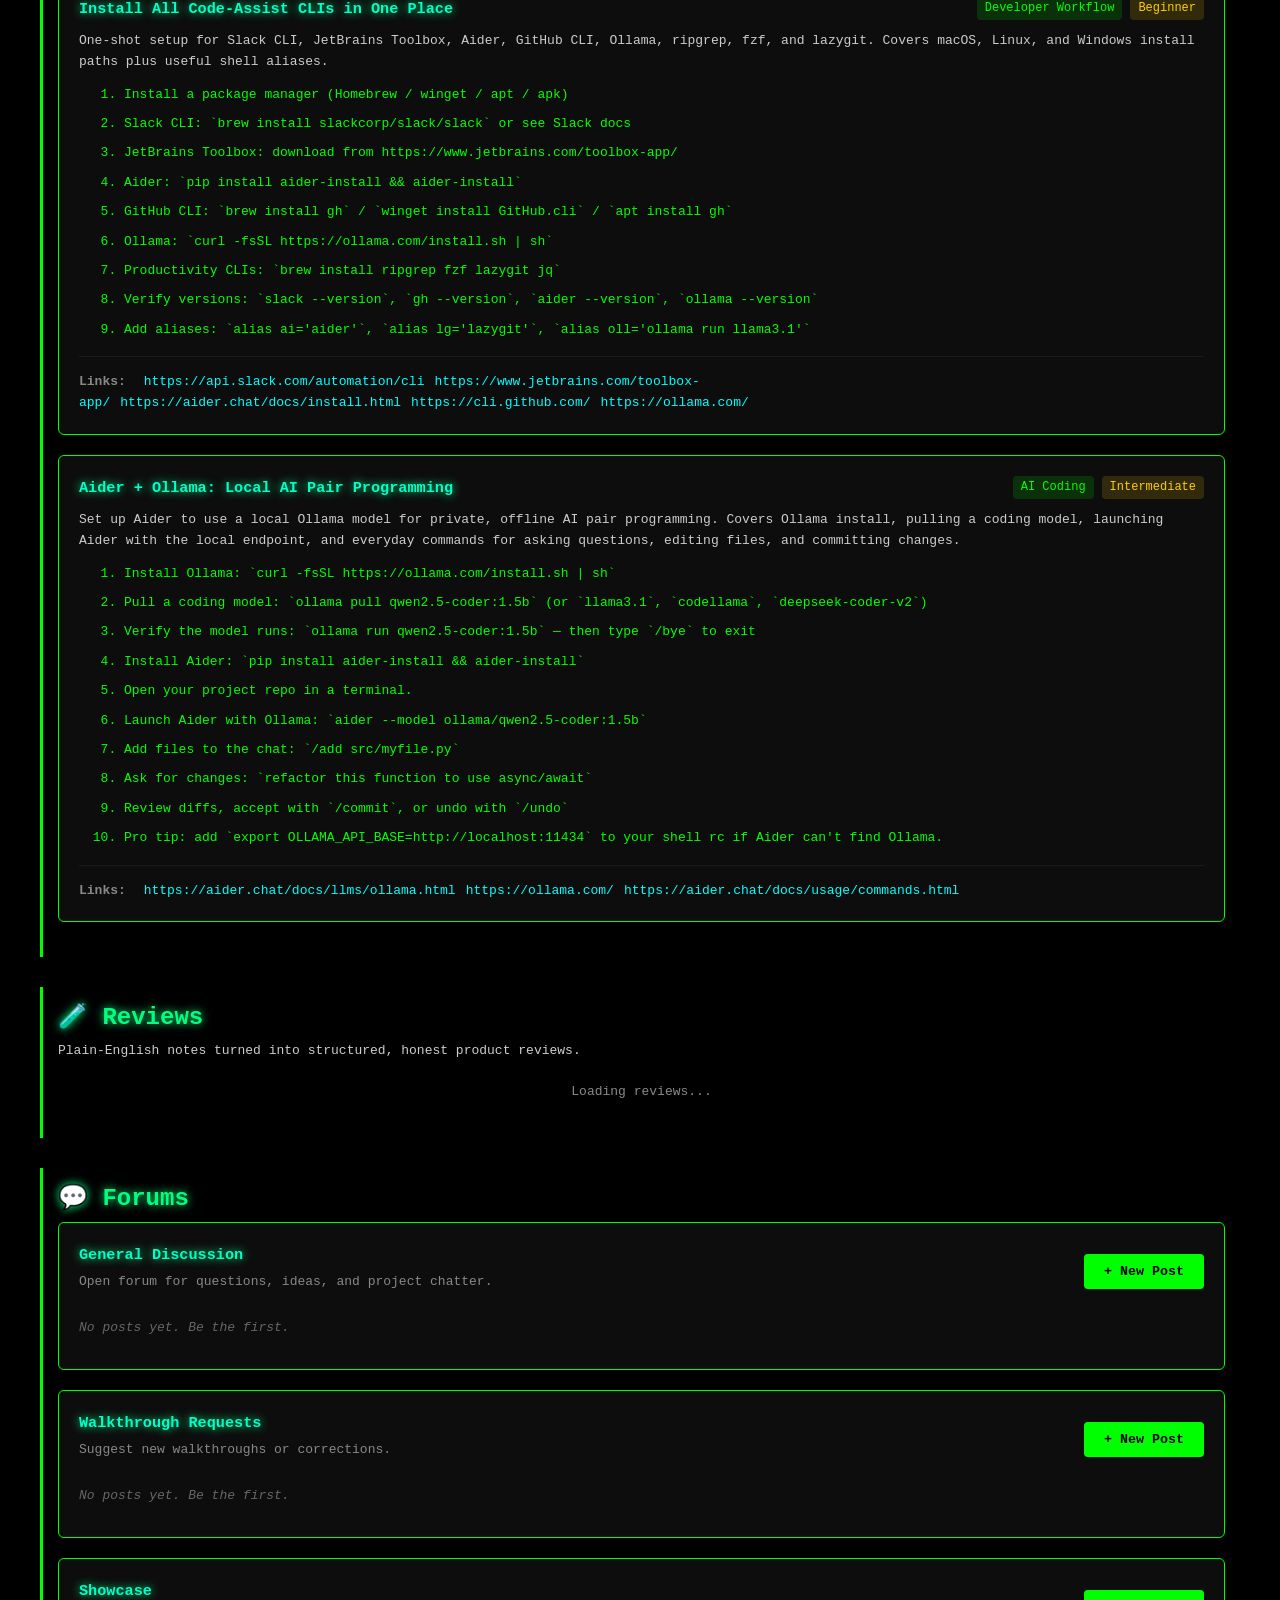
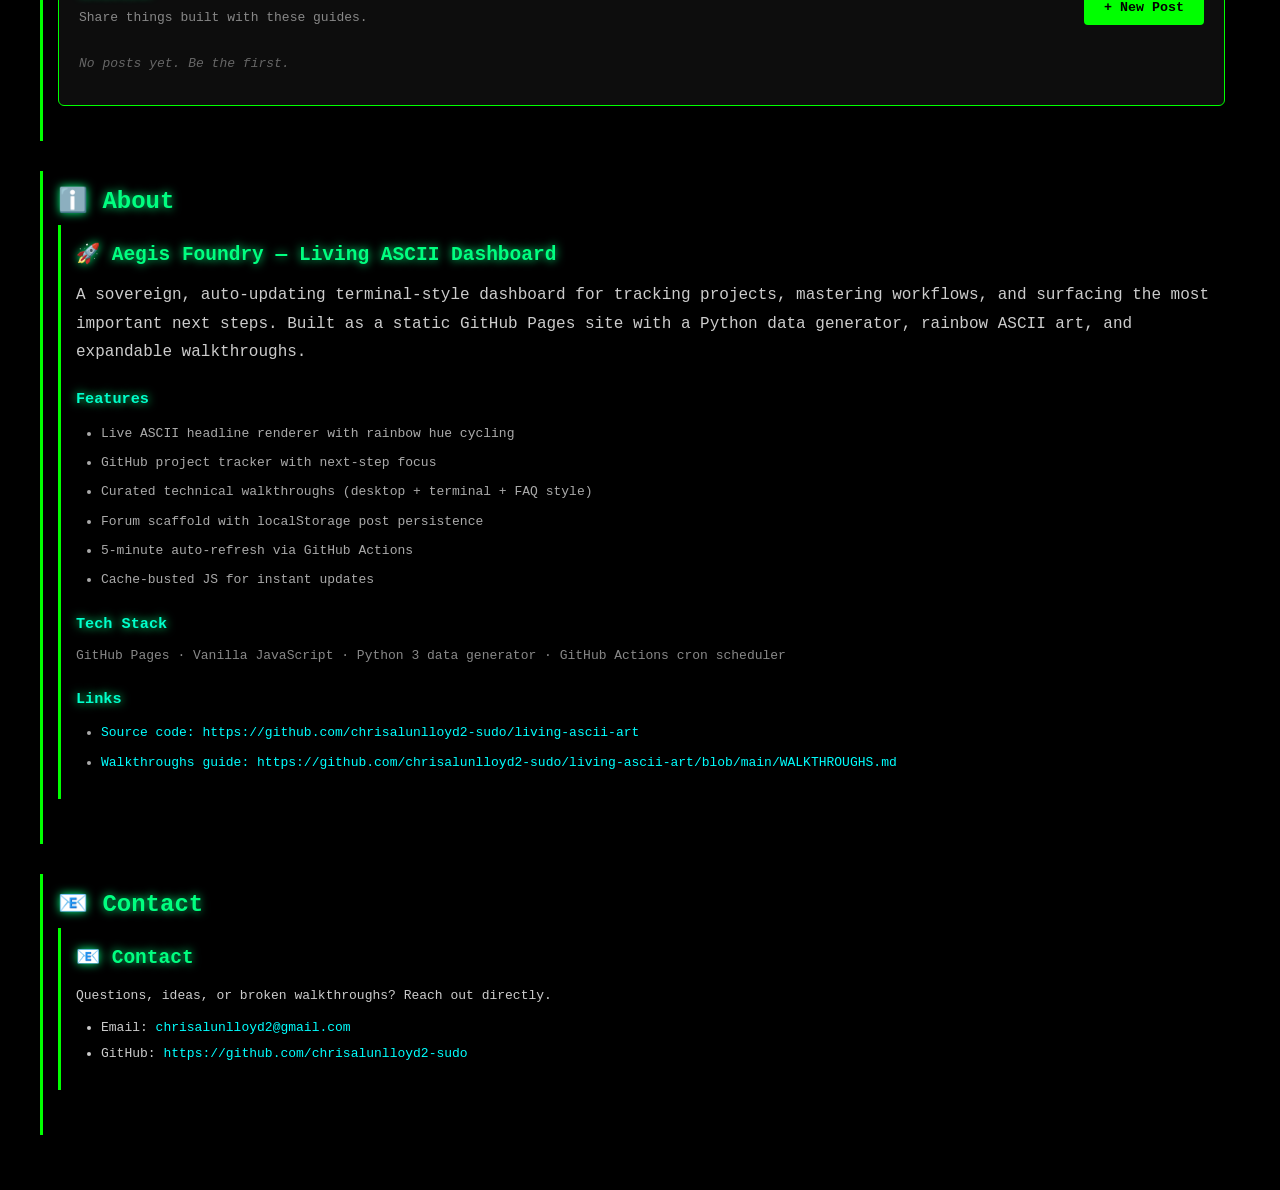
==== commit 30ba9cd7: "fix: move reviews render outside sectionsRendered block so it always runs" ====
--- a/index.html
+++ b/index.html
@@ -746,7 +746,7 @@
     <script src="js/renderers/about.js?v=8"></script>
     <script src="js/renderers/contact.js?v=8"></script>
     <script src="js/interactions.js?v=8"></script>
-    <script src="js/app.js?v=9"></script>
+    <script src="js/app.js?v=10"></script>
 
 <!-- Cloudflare Web Analytics -->
 <script type='module' src='https://static.cloudflareinsights.com/beacon.min.js' data-cf-beacon='{"token": "61d0daf81ed542958758a4a424ae09cf"}'></script>
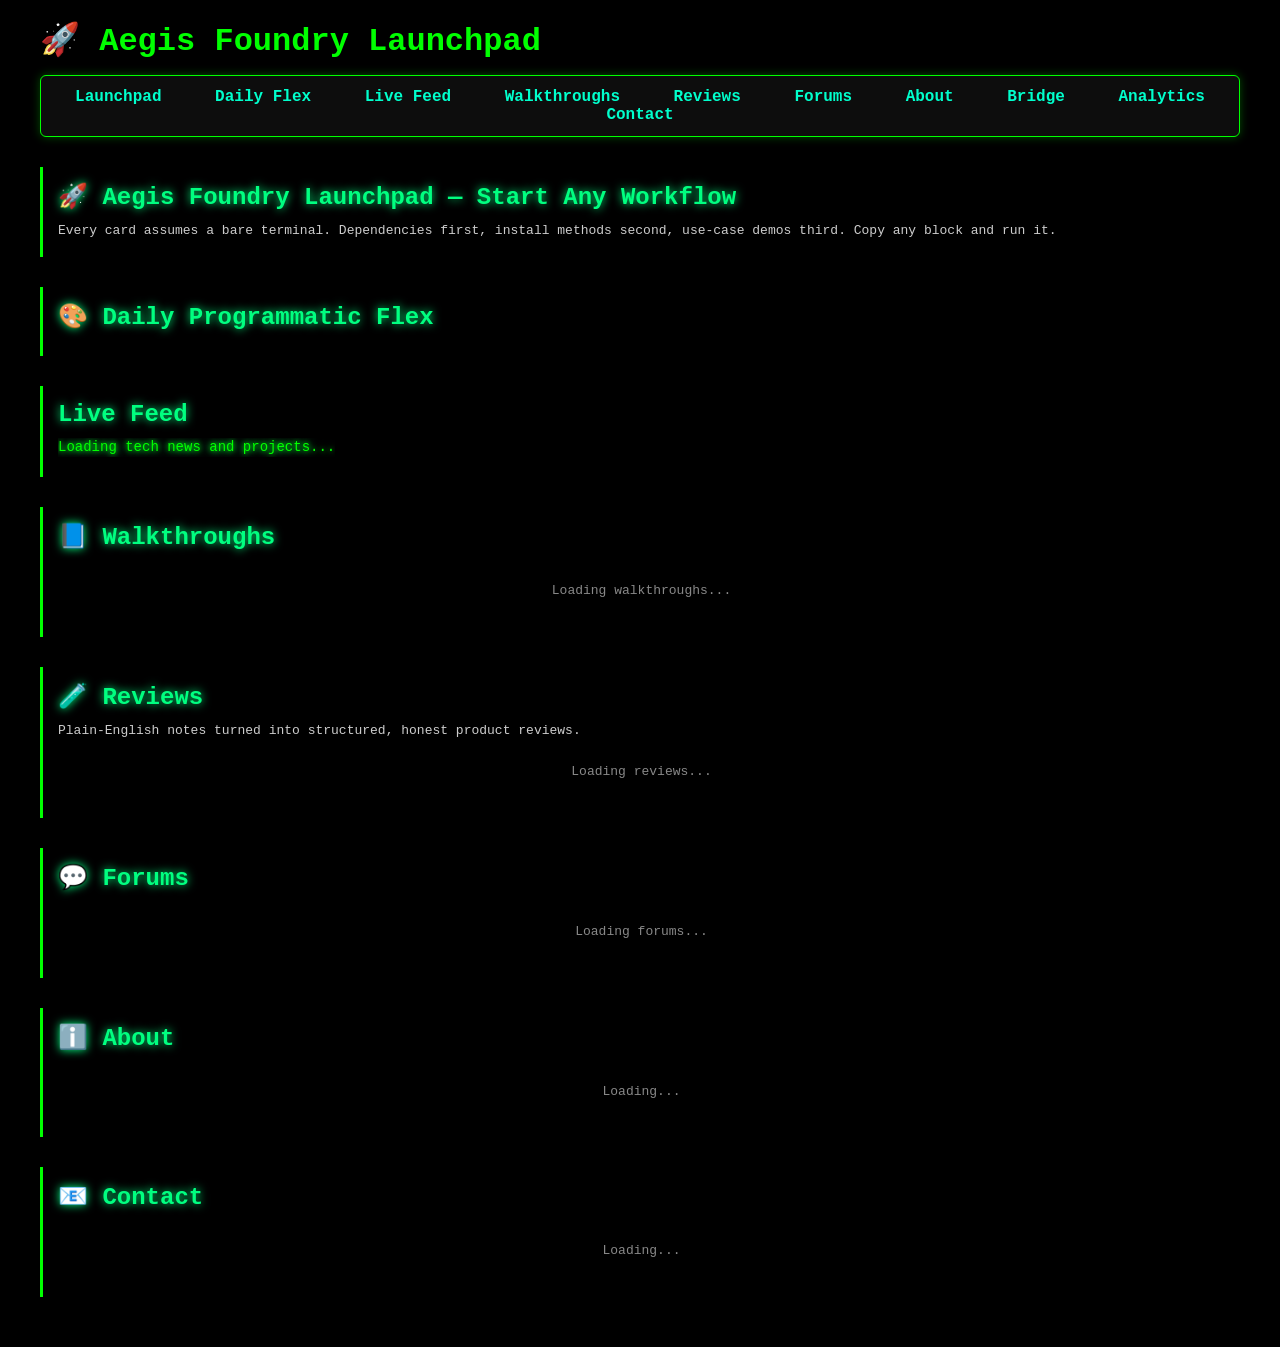
==== commit 84acdfc5: "fix: point script tag to root app.js instead of js/app.js stub" ====
--- a/index.html
+++ b/index.html
@@ -746,7 +746,7 @@
     <script src="js/renderers/about.js?v=8"></script>
     <script src="js/renderers/contact.js?v=8"></script>
     <script src="js/interactions.js?v=8"></script>
-    <script src="js/app.js?v=10"></script>
+    <script src="app.js?v=10"></script>
 
 <!-- Cloudflare Web Analytics -->
 <script type='module' src='https://static.cloudflareinsights.com/beacon.min.js' data-cf-beacon='{"token": "61d0daf81ed542958758a4a424ae09cf"}'></script>
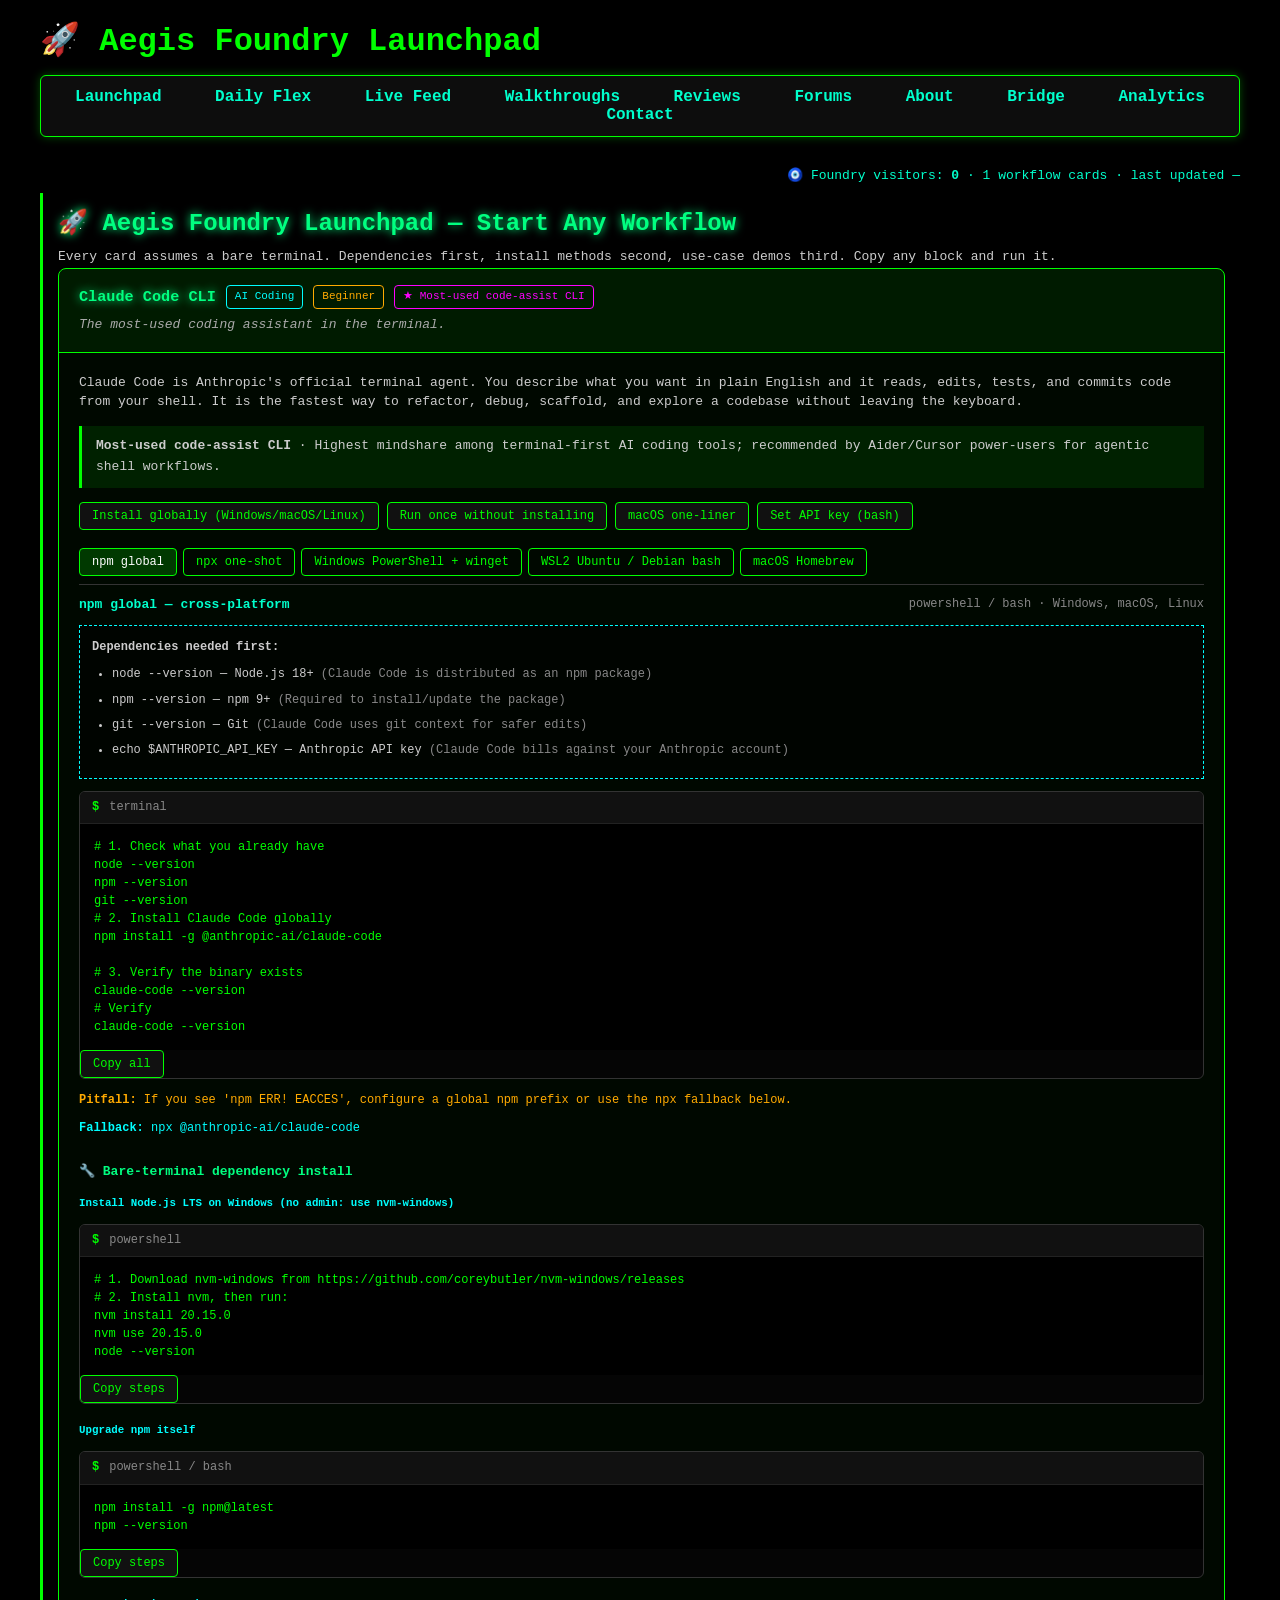
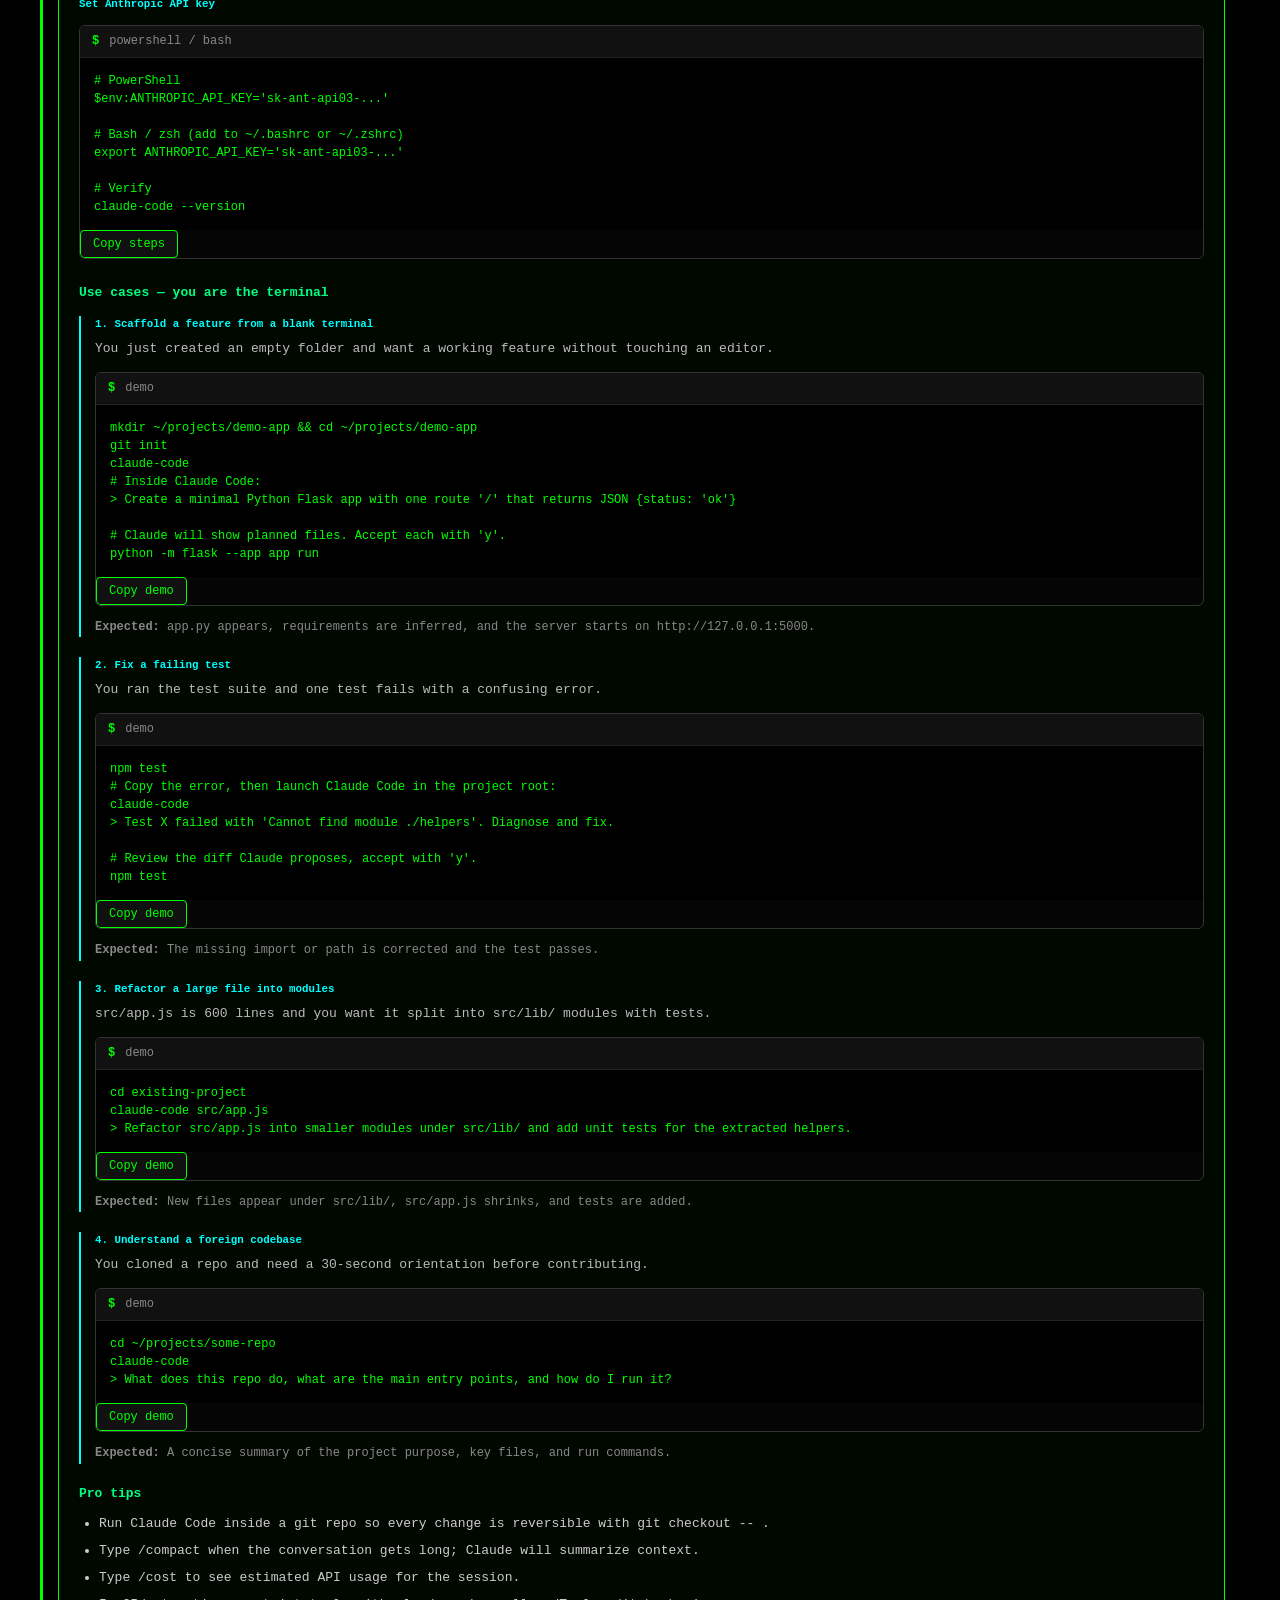
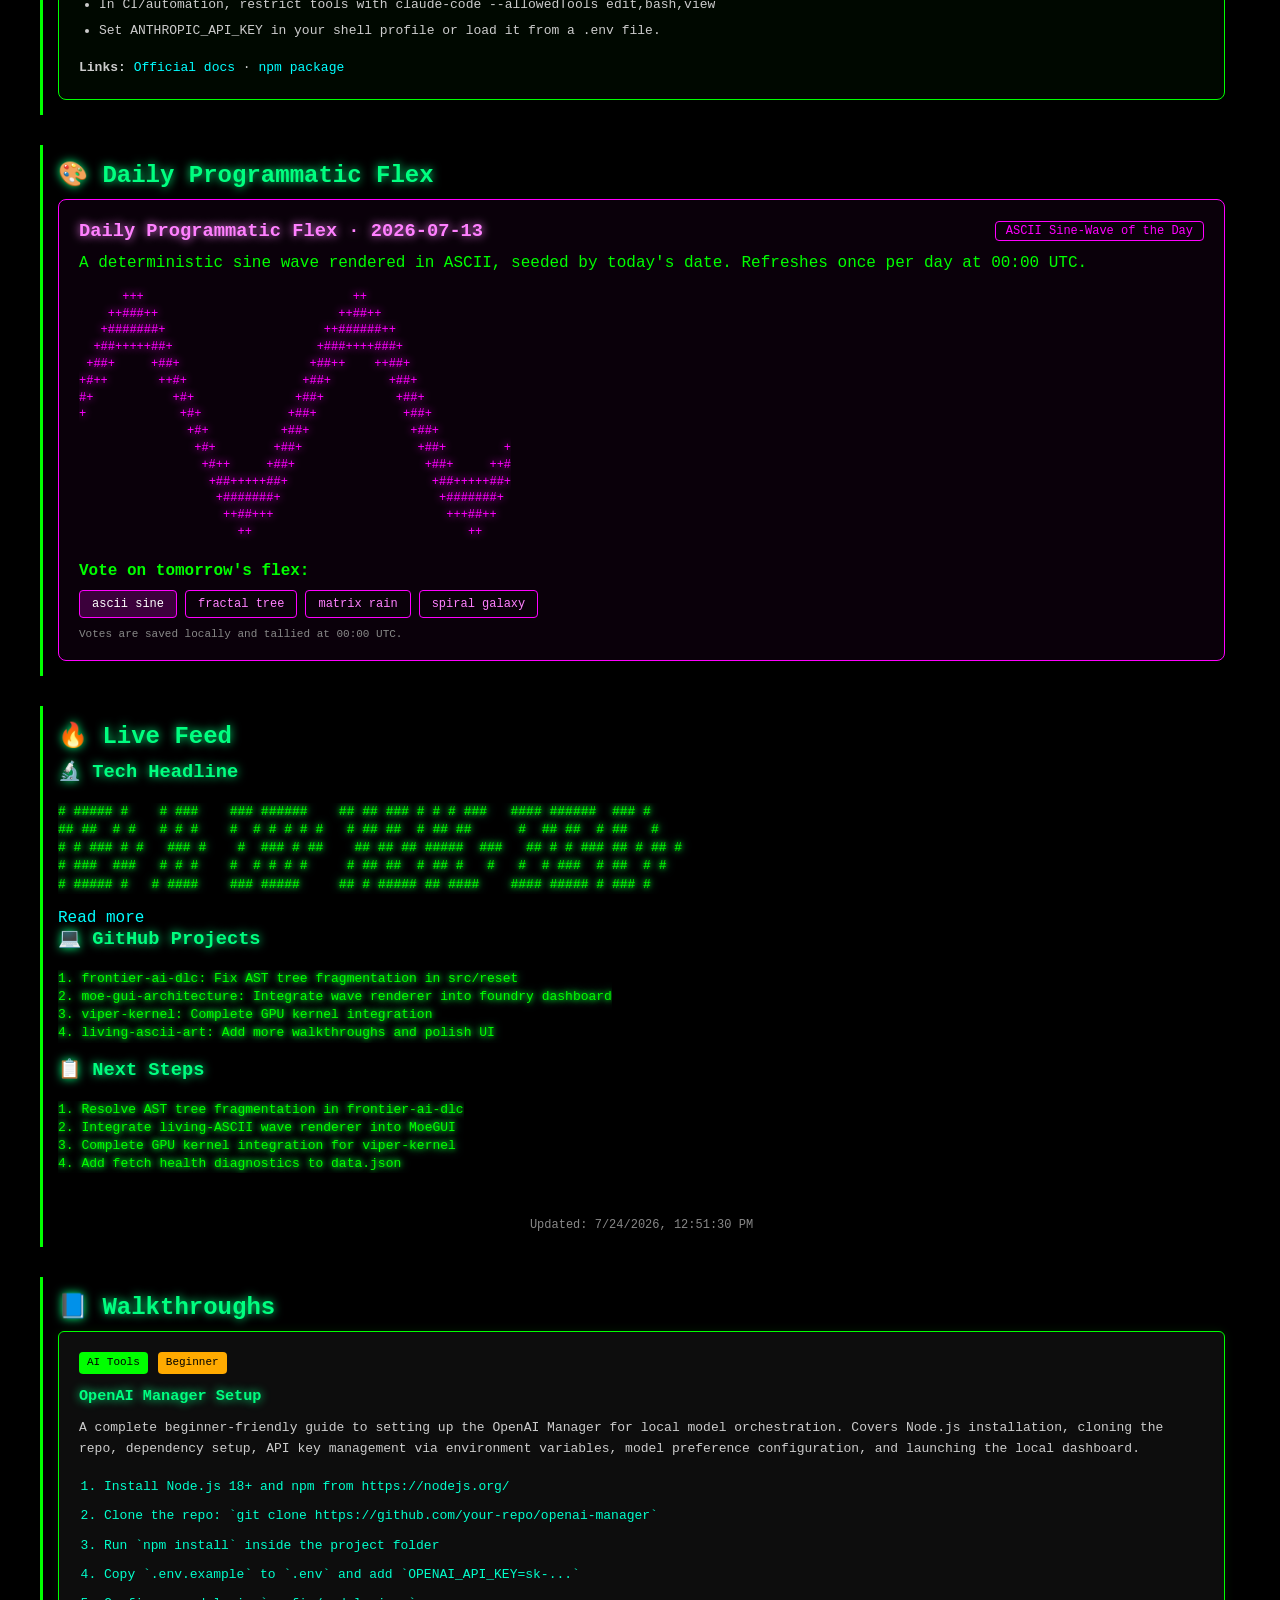
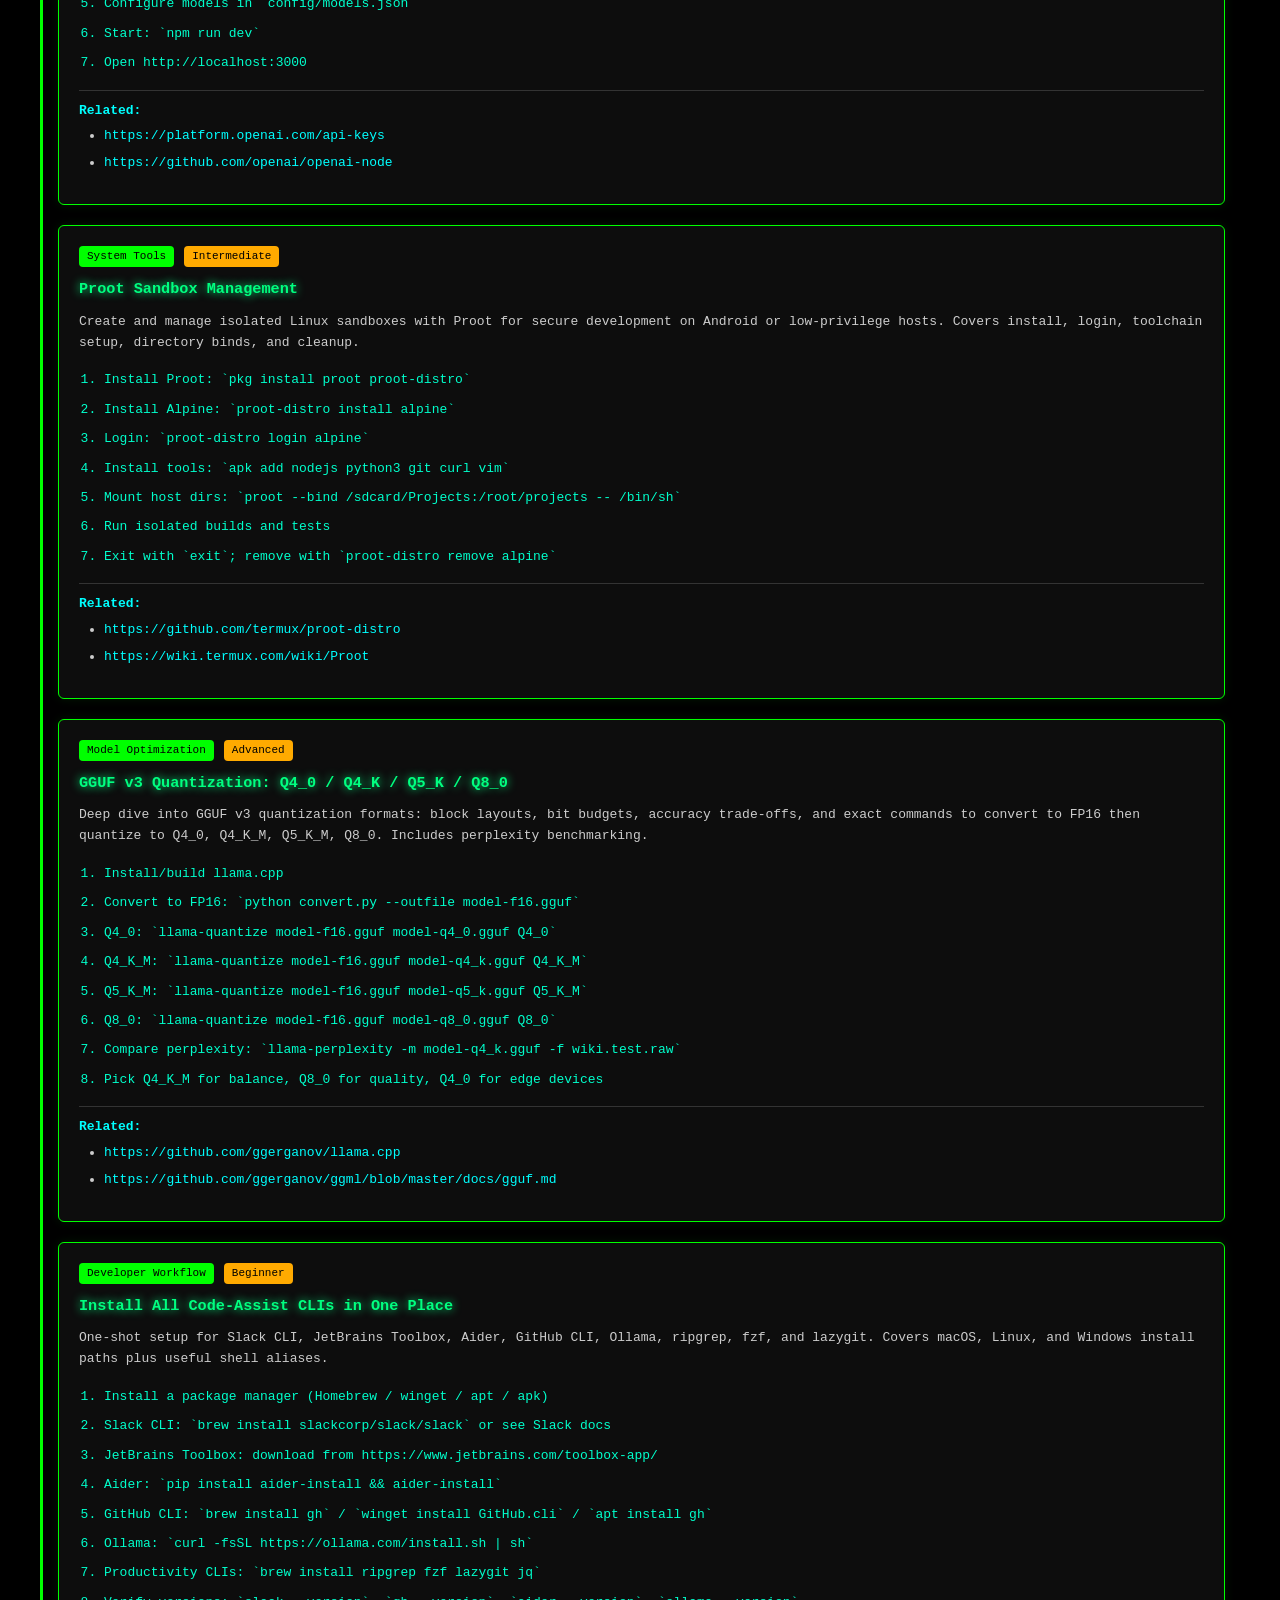
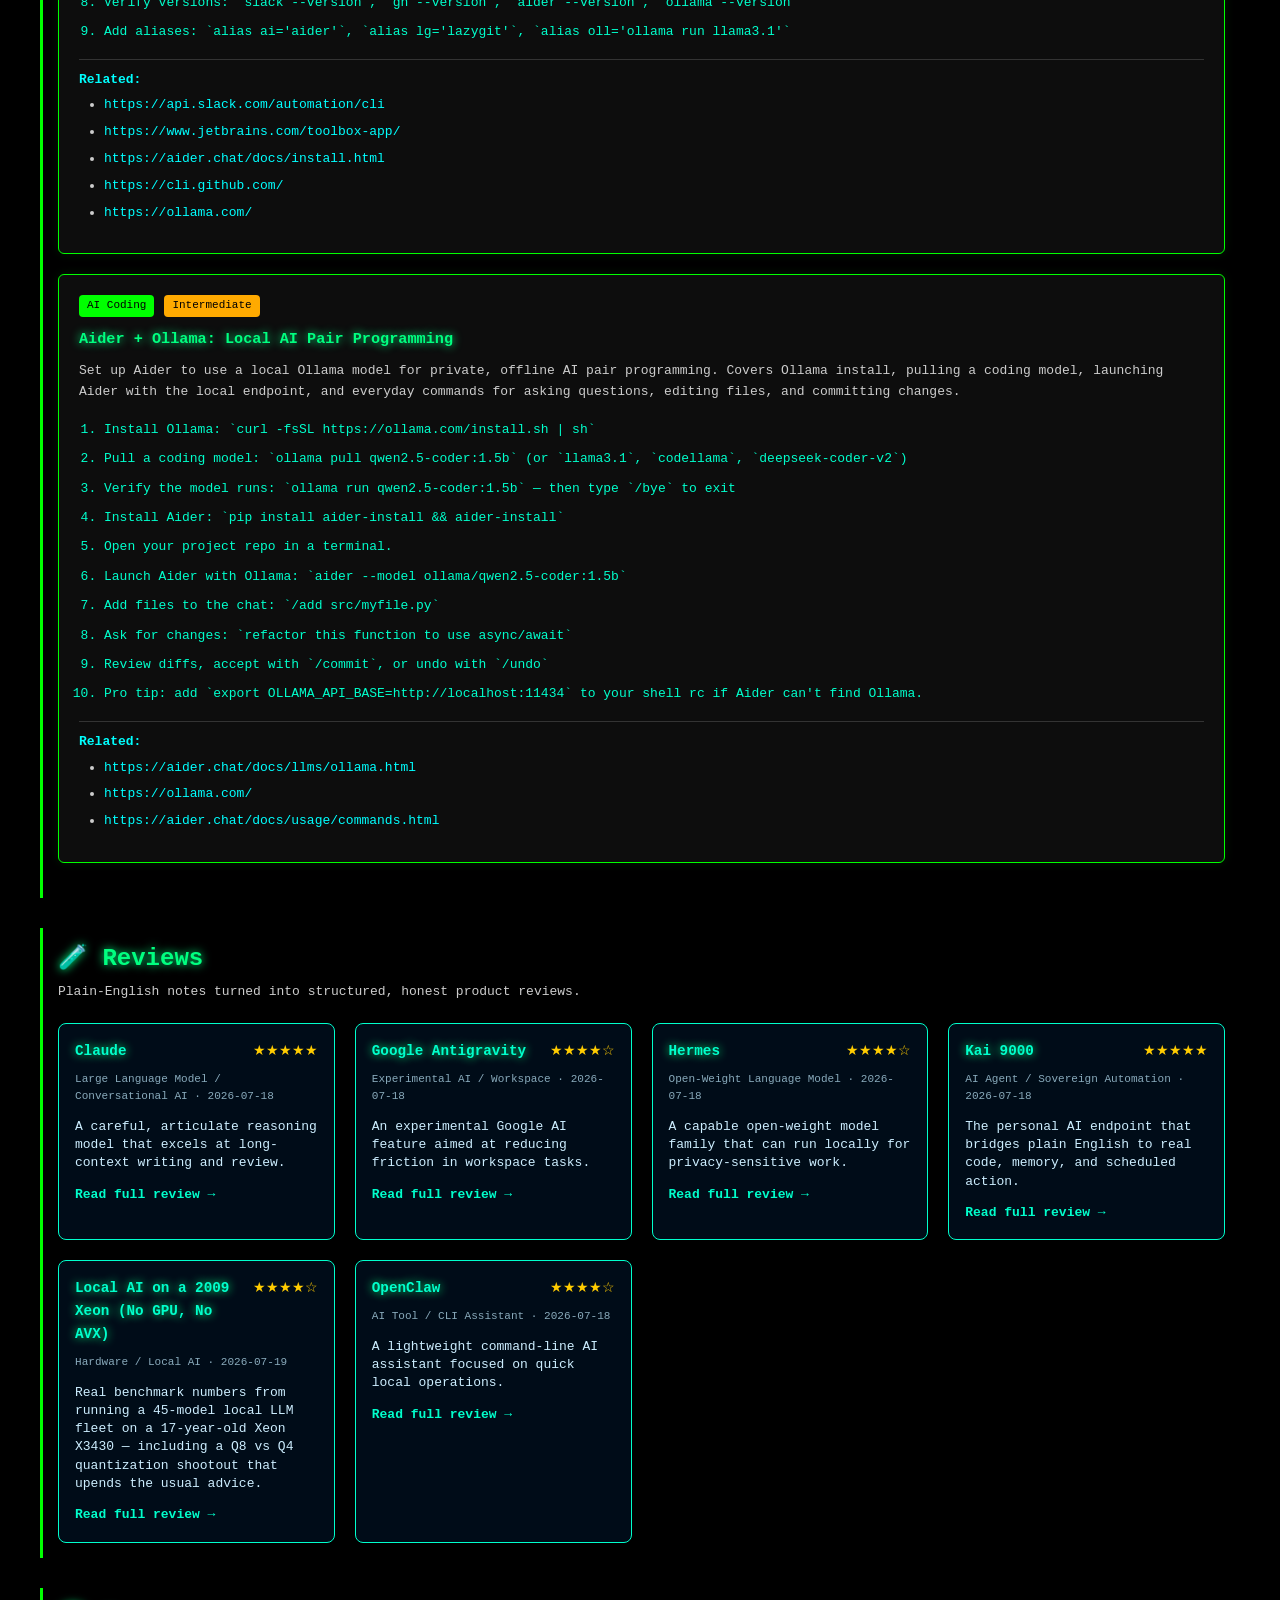
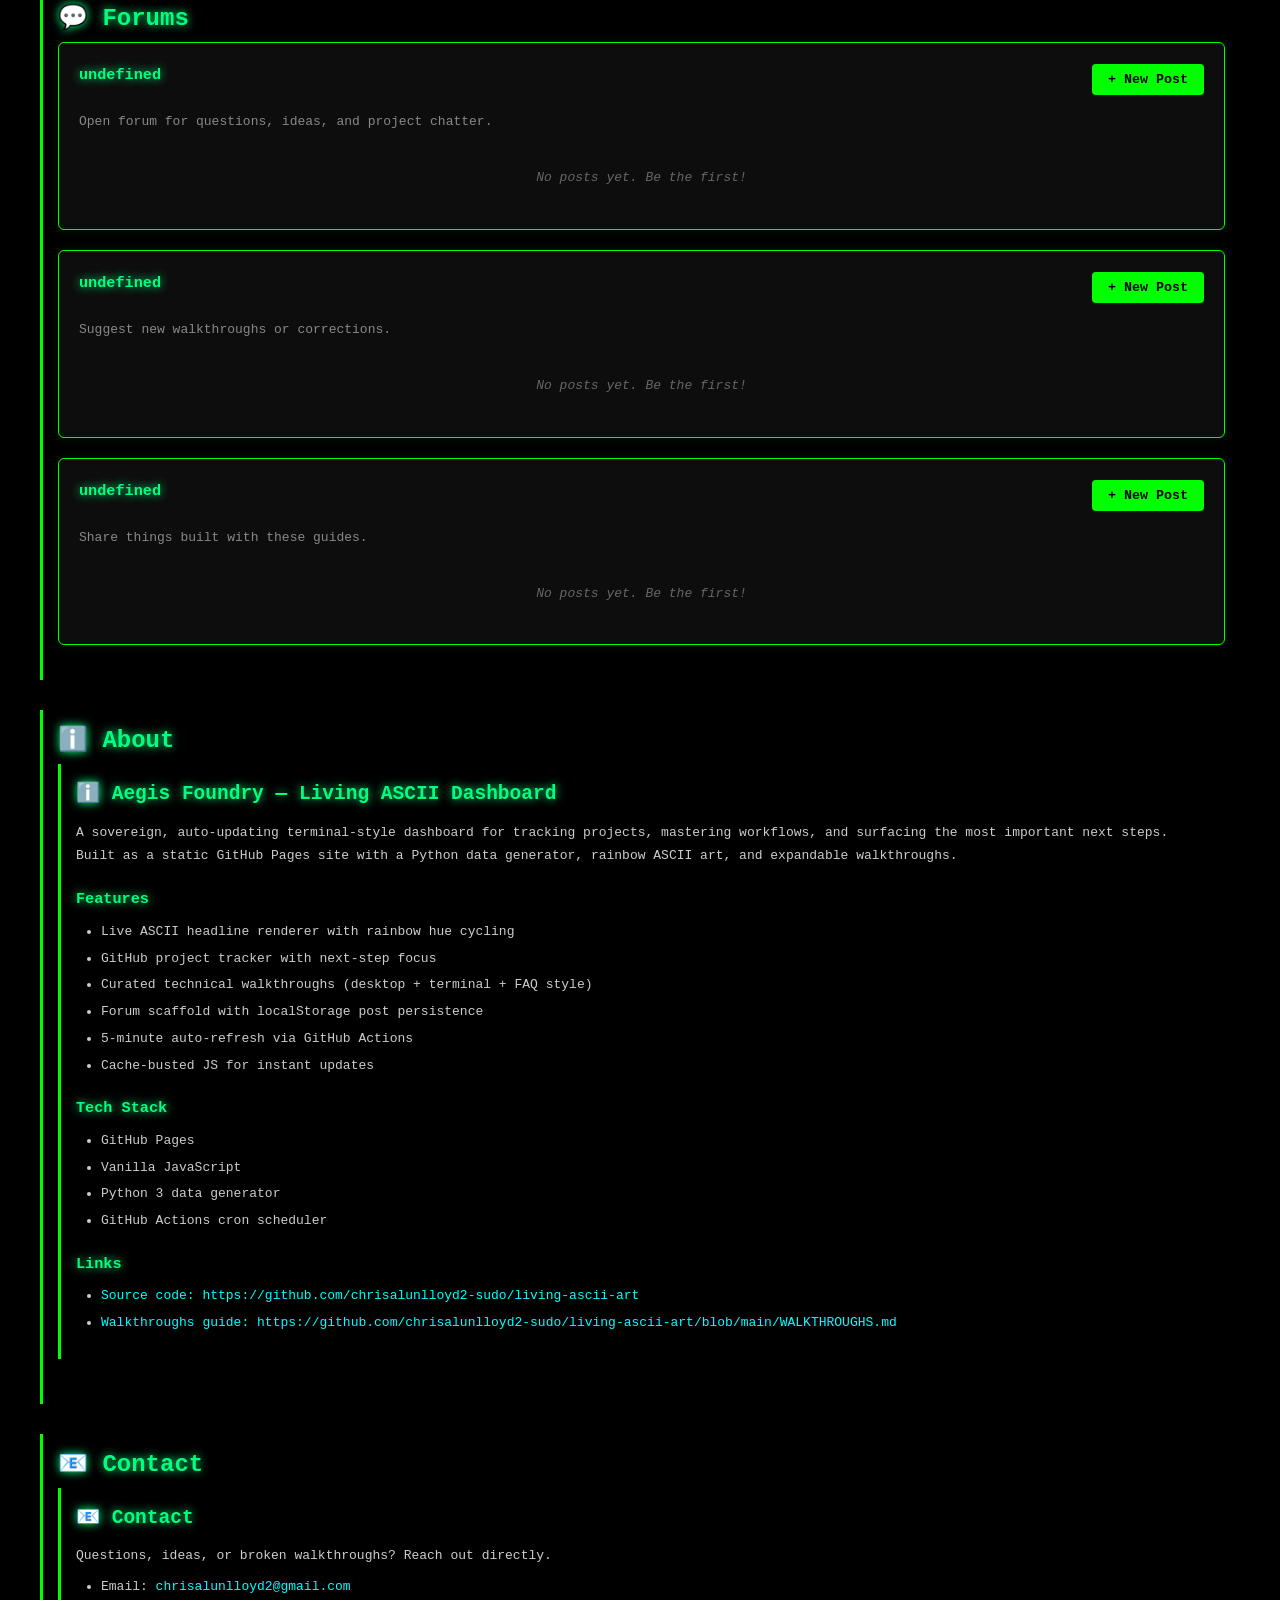
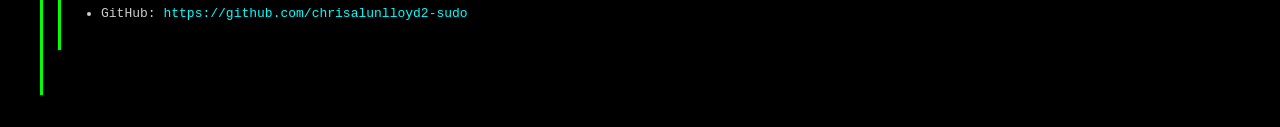
==== commit 5024d83e: "fix: load only app.js (monolithic), fix bump_cache_bust regex to not break script tags" ====
--- a/index.html
+++ b/index.html
@@ -734,19 +734,7 @@
         </div>
     </div>
 
-    <script src="js/utils.js?v=8"></script>
-    <script src="js/ascii.js?v=8"></script>
-    <script src="js/config.js?v=8"></script>
-    <script src="js/renderers/livefeed.js?v=8"></script>
-    <script src="js/renderers/workflows.js?v=8"></script>
-    <script src="js/renderers/dailyflex.js?v=8"></script>
-    <script src="js/renderers/pagecounter.js?v=8"></script>
-    <script src="js/renderers/walkthroughs.js?v=8"></script>
-    <script src="js/renderers/forums.js?v=8"></script>
-    <script src="js/renderers/about.js?v=8"></script>
-    <script src="js/renderers/contact.js?v=8"></script>
-    <script src="js/interactions.js?v=8"></script>
-    <script src="app.js?v=10"></script>
+    <script src="app.js?v=11"></script>
 
 <!-- Cloudflare Web Analytics -->
 <script type='module' src='https://static.cloudflareinsights.com/beacon.min.js' data-cf-beacon='{"token": "61d0daf81ed542958758a4a424ae09cf"}'></script>
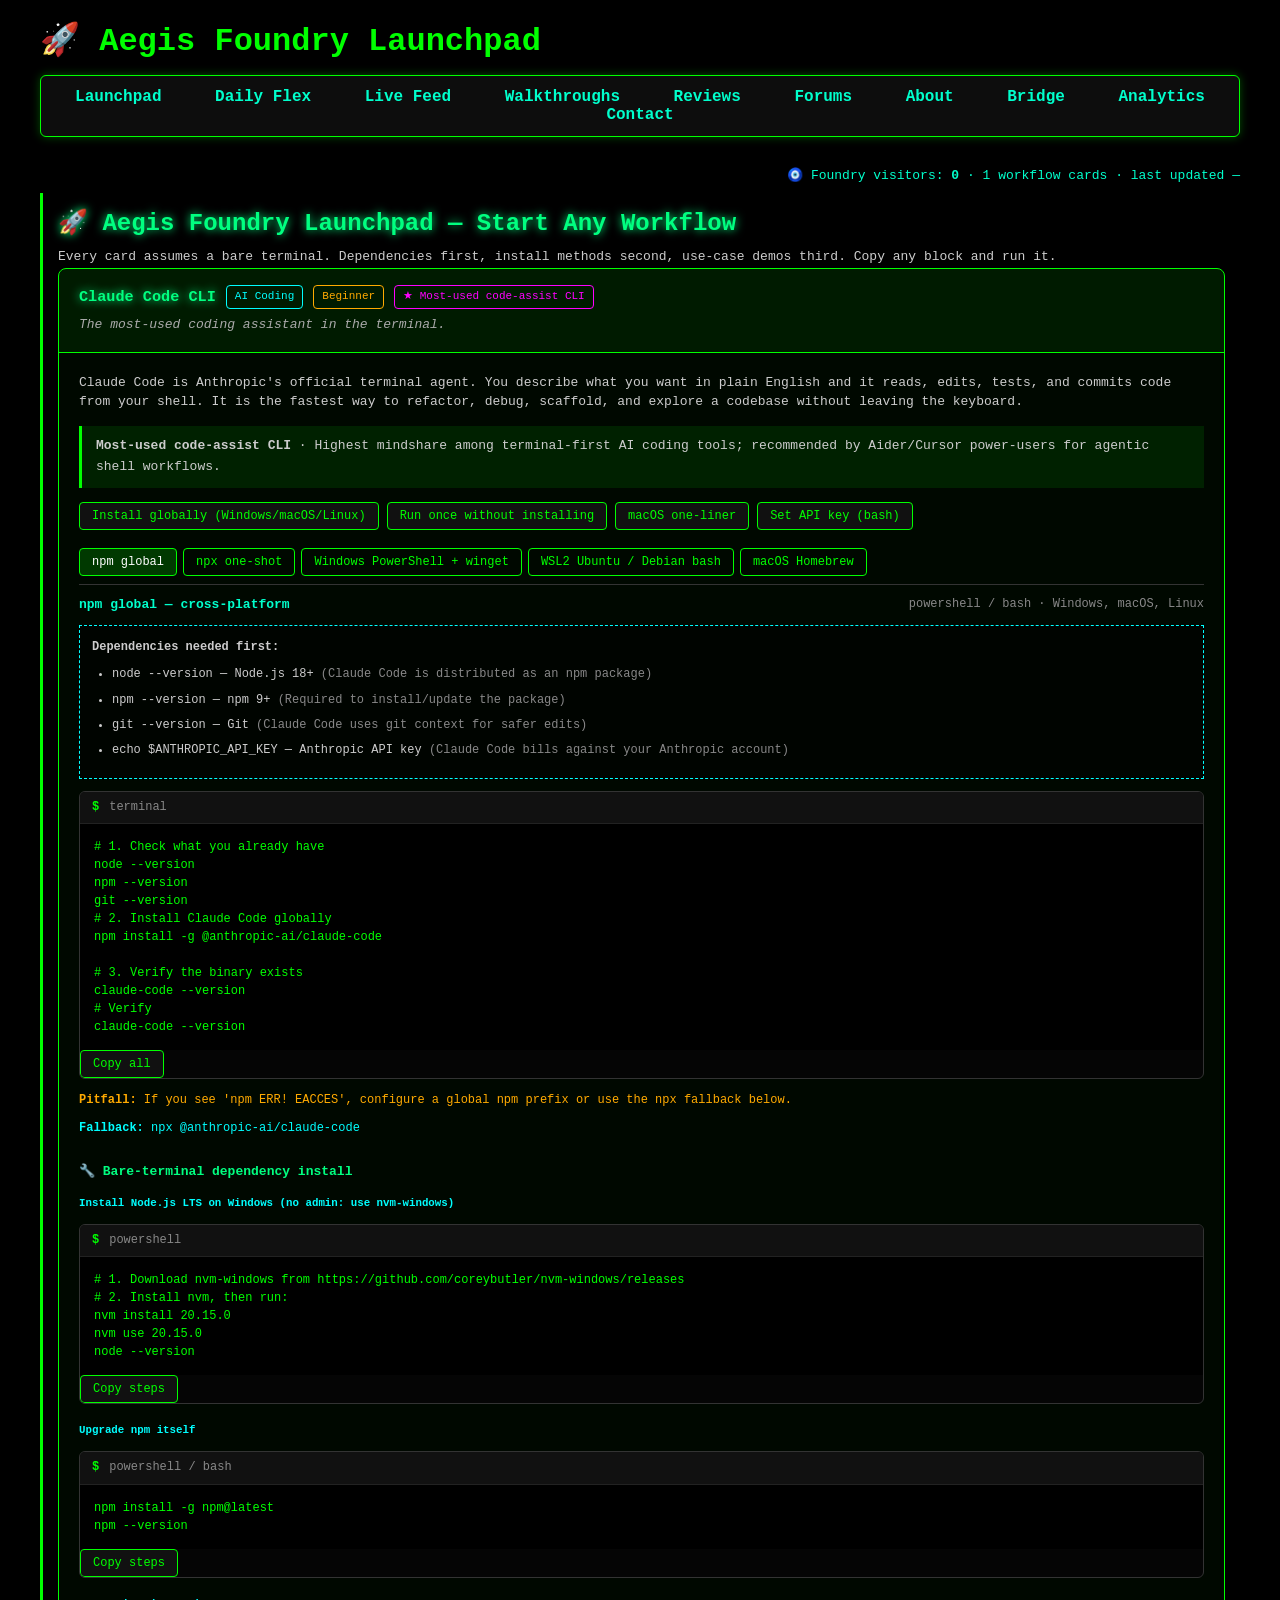
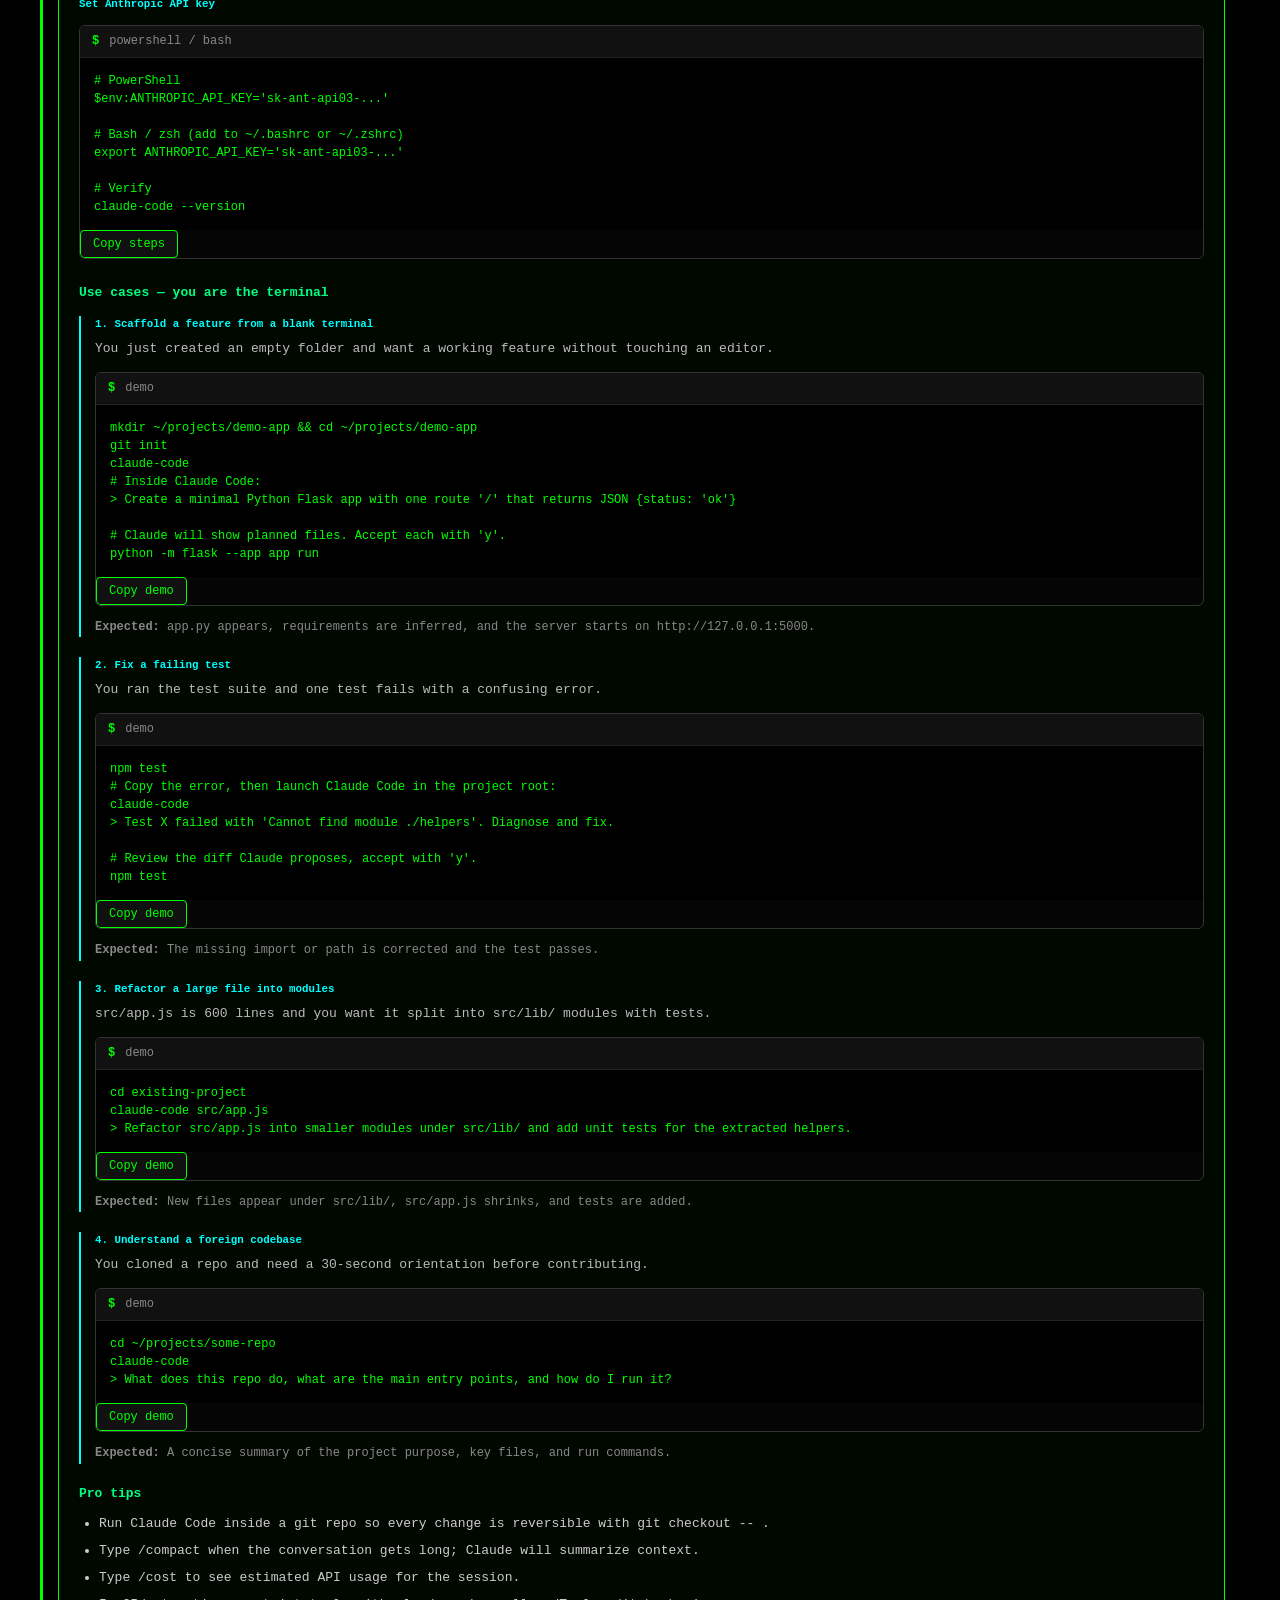
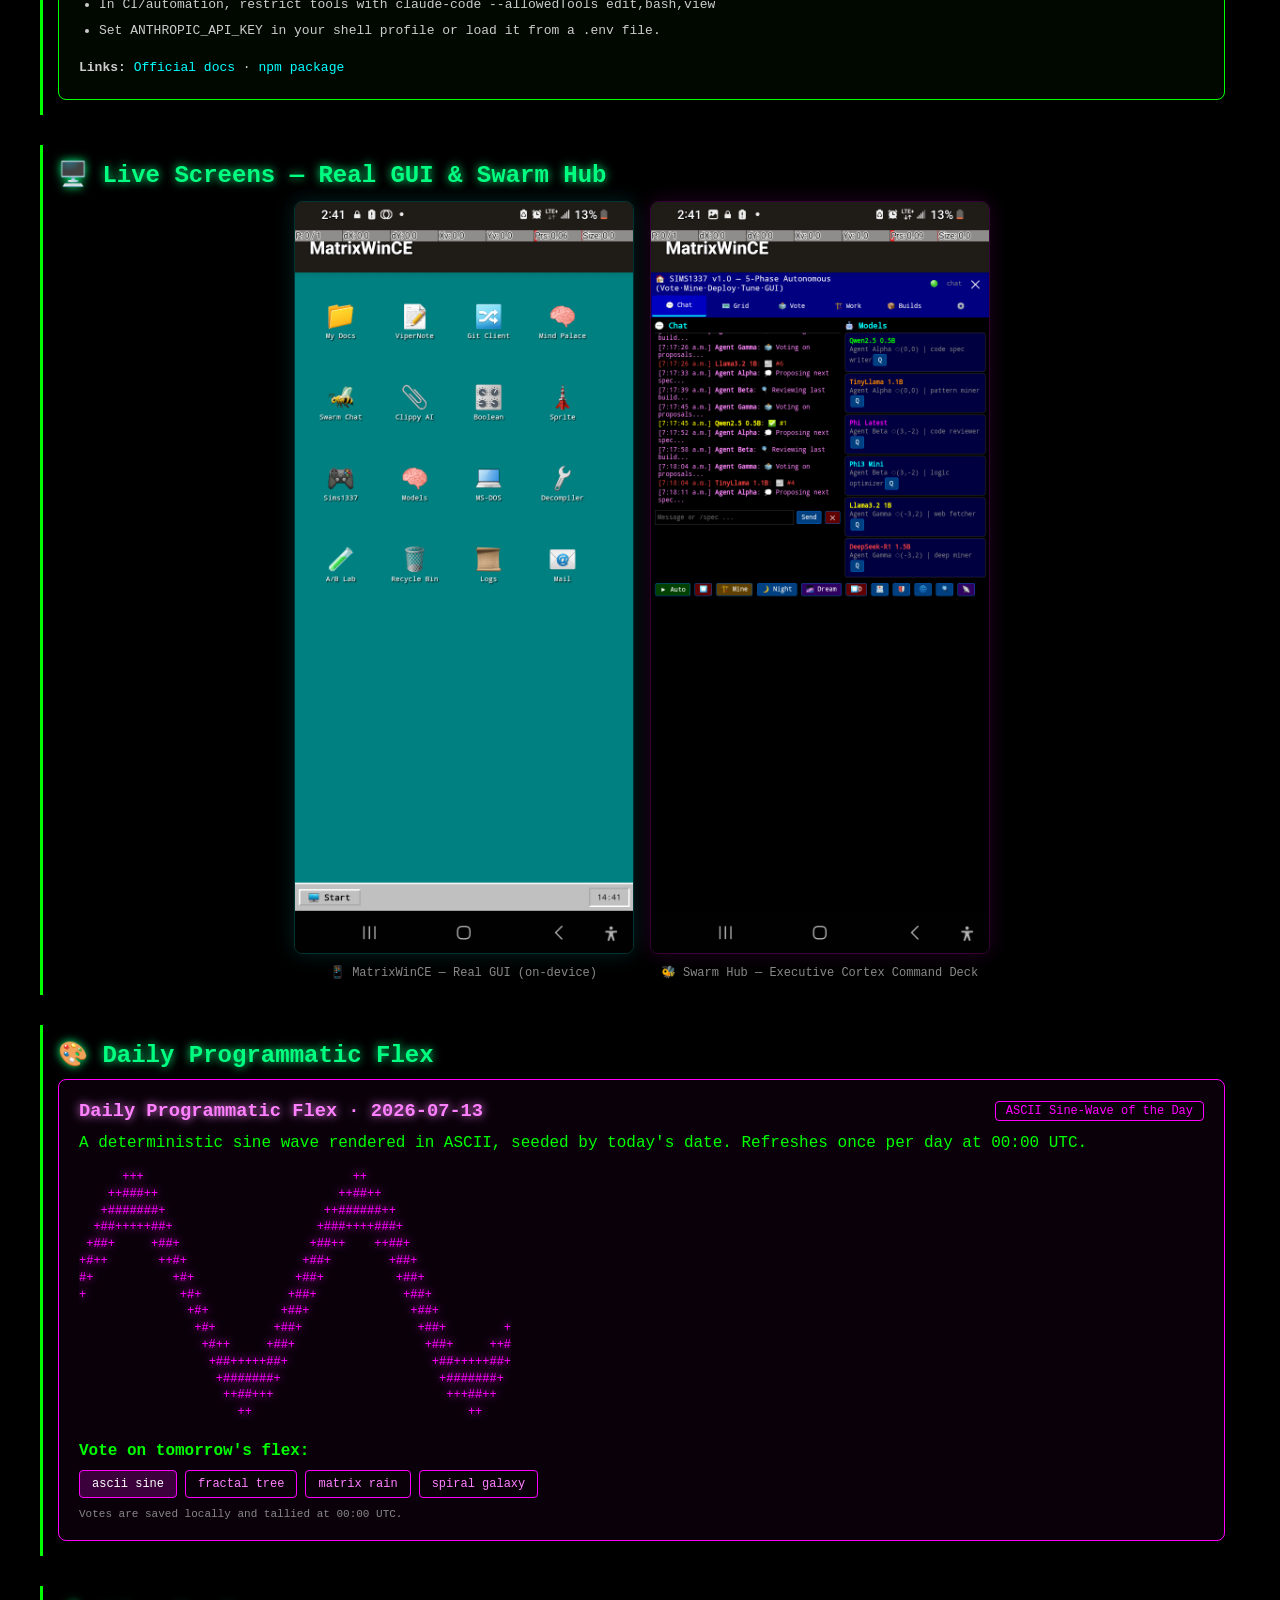
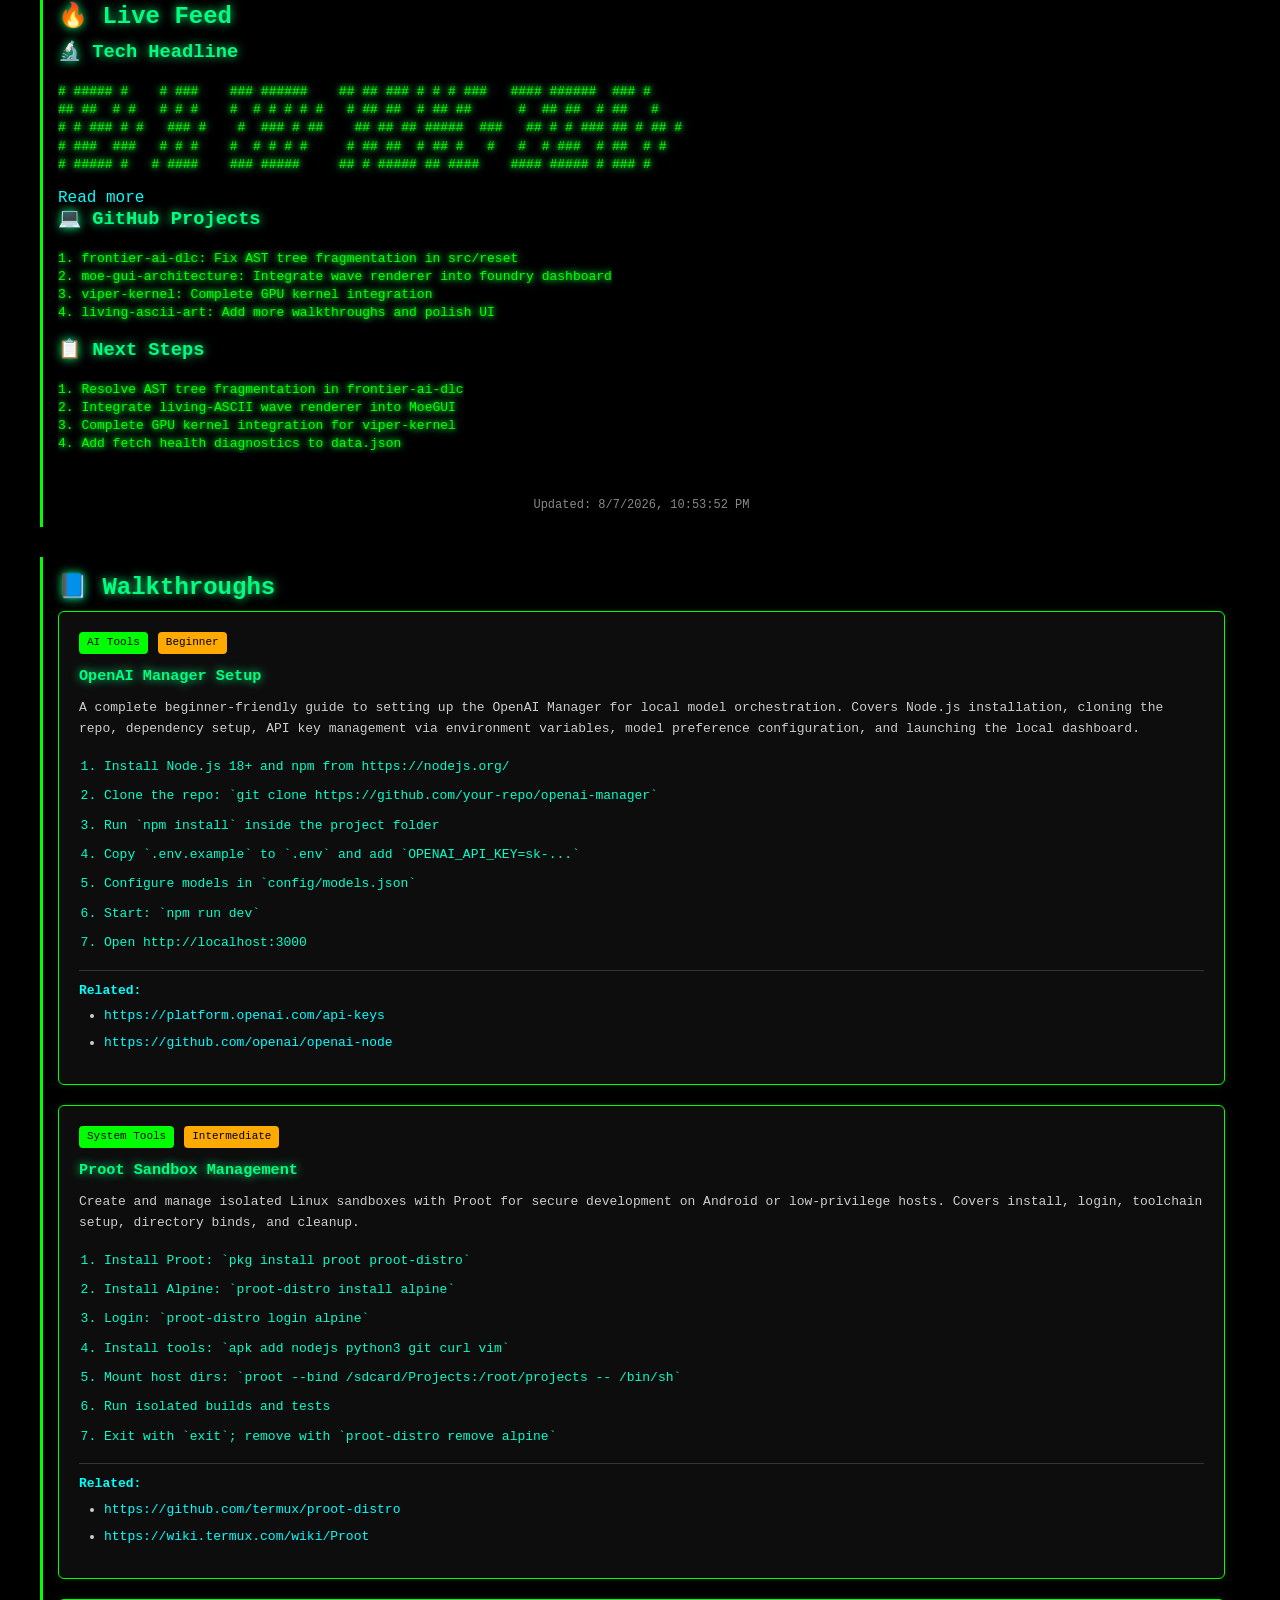
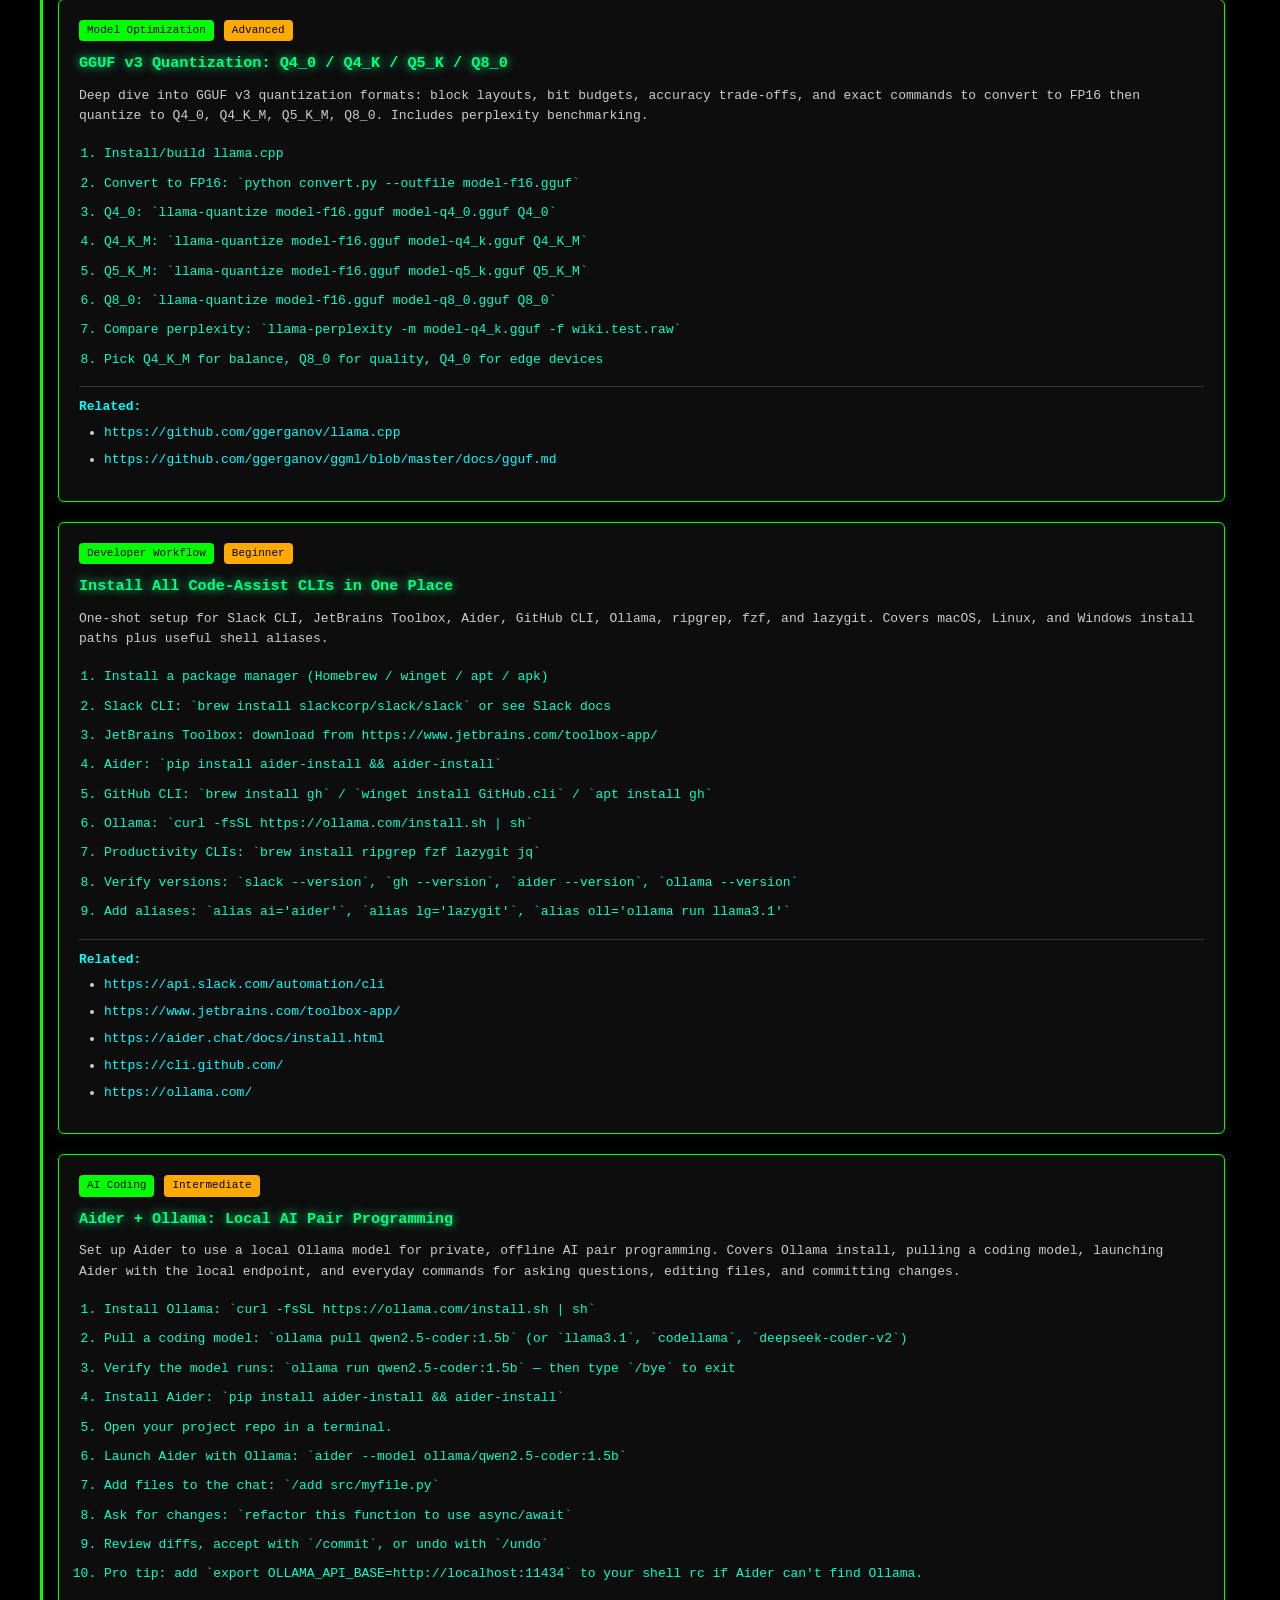
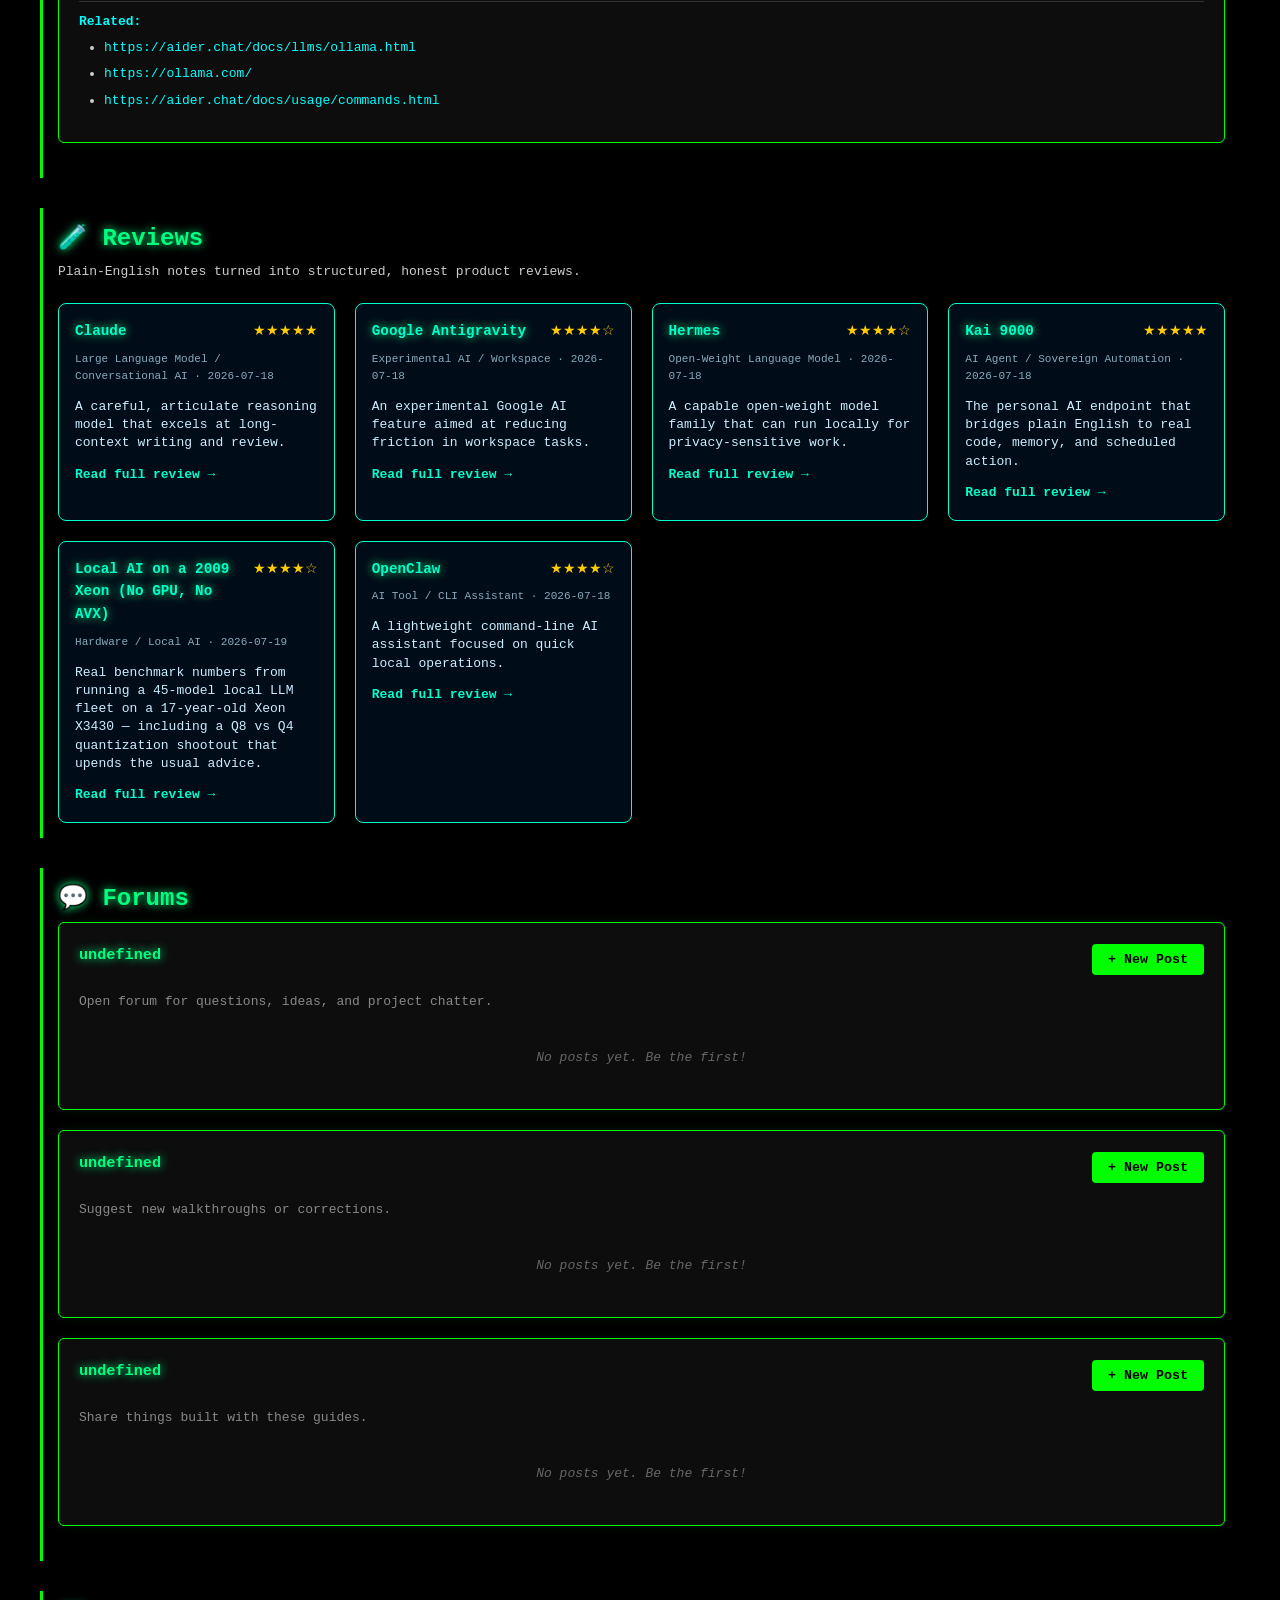
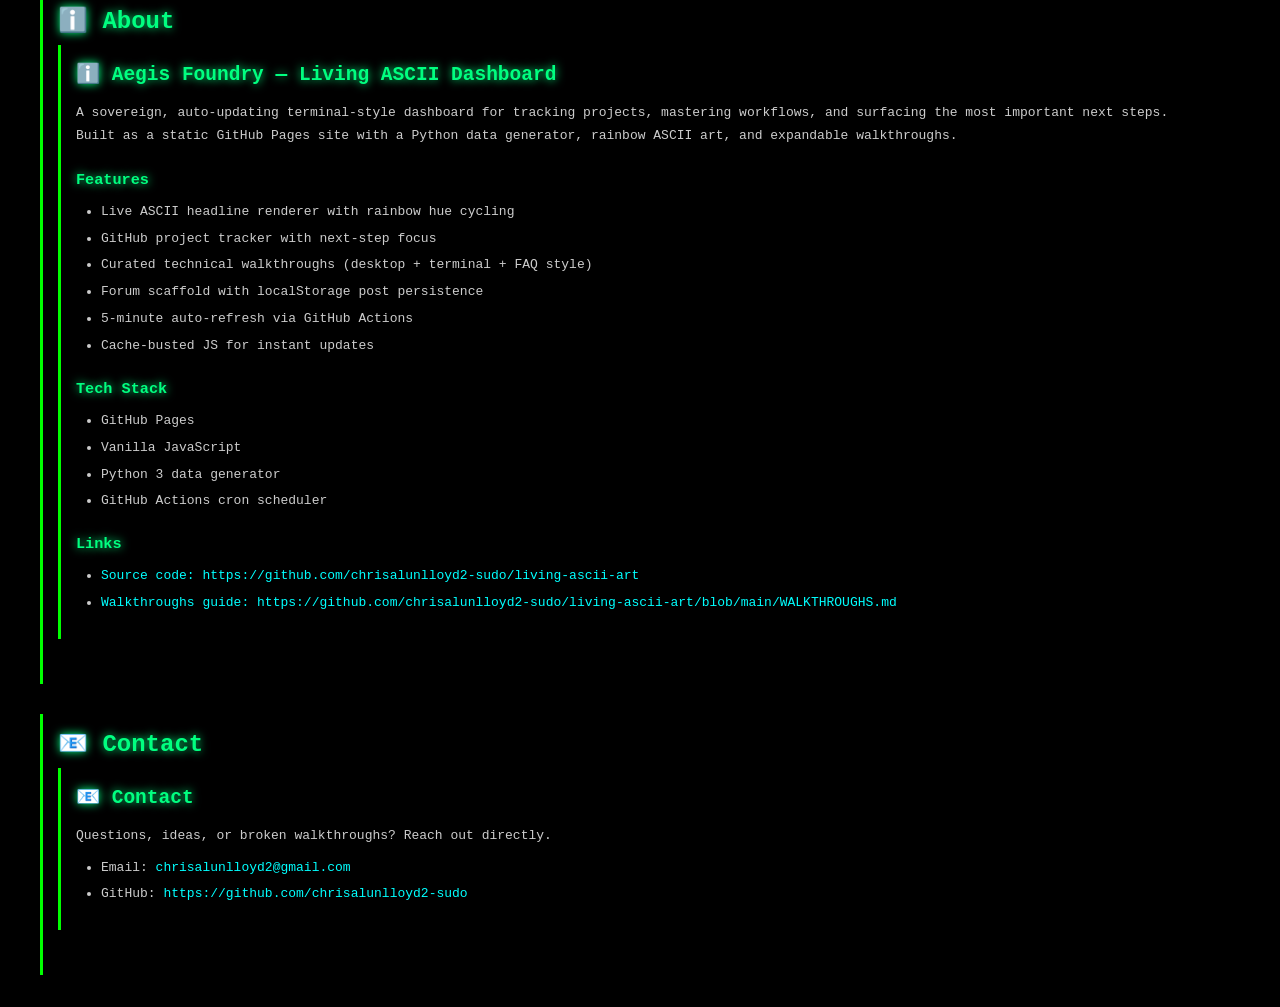
==== commit 11a884ed: "feat: live screens section — real GUI + swarm hub on main page" ====
--- a/index.html
+++ b/index.html
@@ -651,6 +651,21 @@
             <div id="workflow-cards-content" class="menu-content"></div>
         </section>
 
+        <!-- Live Screens: Real GUI + Swarm Hub -->
+        <section id="live-screens" class="section">
+            <h2>🖥️ Live Screens — Real GUI & Swarm Hub</h2>
+            <div style="display:flex;flex-wrap:wrap;gap:16px;justify-content:center;margin-top:12px;">
+                <figure style="margin:0;text-align:center;flex:1 1 300px;max-width:340px;">
+                    <img src="real-gui.png" alt="MatrixWinCE Real GUI" style="width:100%;border:1px solid #00ffff33;border-radius:8px;box-shadow:0 0 20px #00ffff22;">
+                    <figcaption style="color:#888;font-size:12px;margin-top:6px;">📱 MatrixWinCE — Real GUI (on-device)</figcaption>
+                </figure>
+                <figure style="margin:0;text-align:center;flex:1 1 300px;max-width:340px;">
+                    <img src="swarm-hub.png" alt="Swarm Hub" style="width:100%;border:1px solid #ff00ff33;border-radius:8px;box-shadow:0 0 20px #ff00ff22;">
+                    <figcaption style="color:#888;font-size:12px;margin-top:6px;">🐝 Swarm Hub — Executive Cortex Command Deck</figcaption>
+                </figure>
+            </div>
+        </section>
+
         <!-- Daily Programmatic Flex -->
         <section id="daily-flex" class="section">
             <h2>🎨 Daily Programmatic Flex</h2>
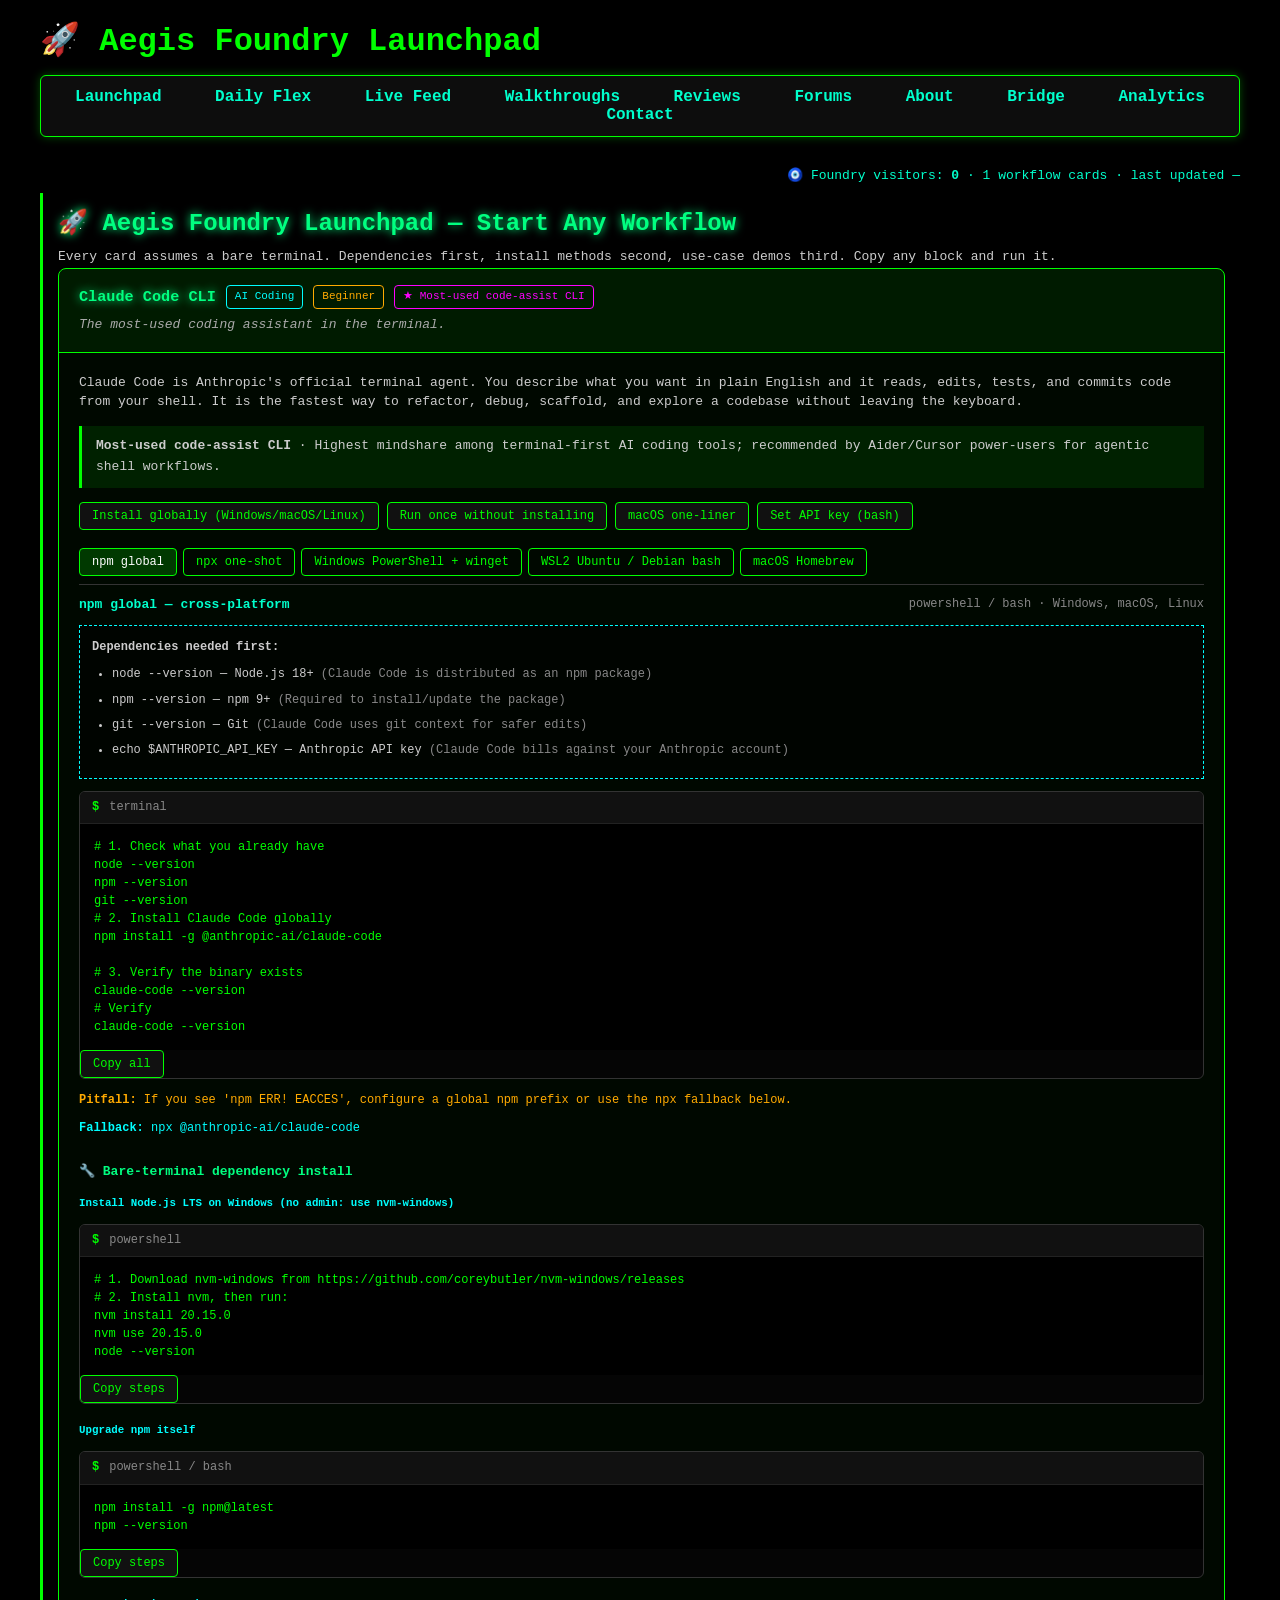
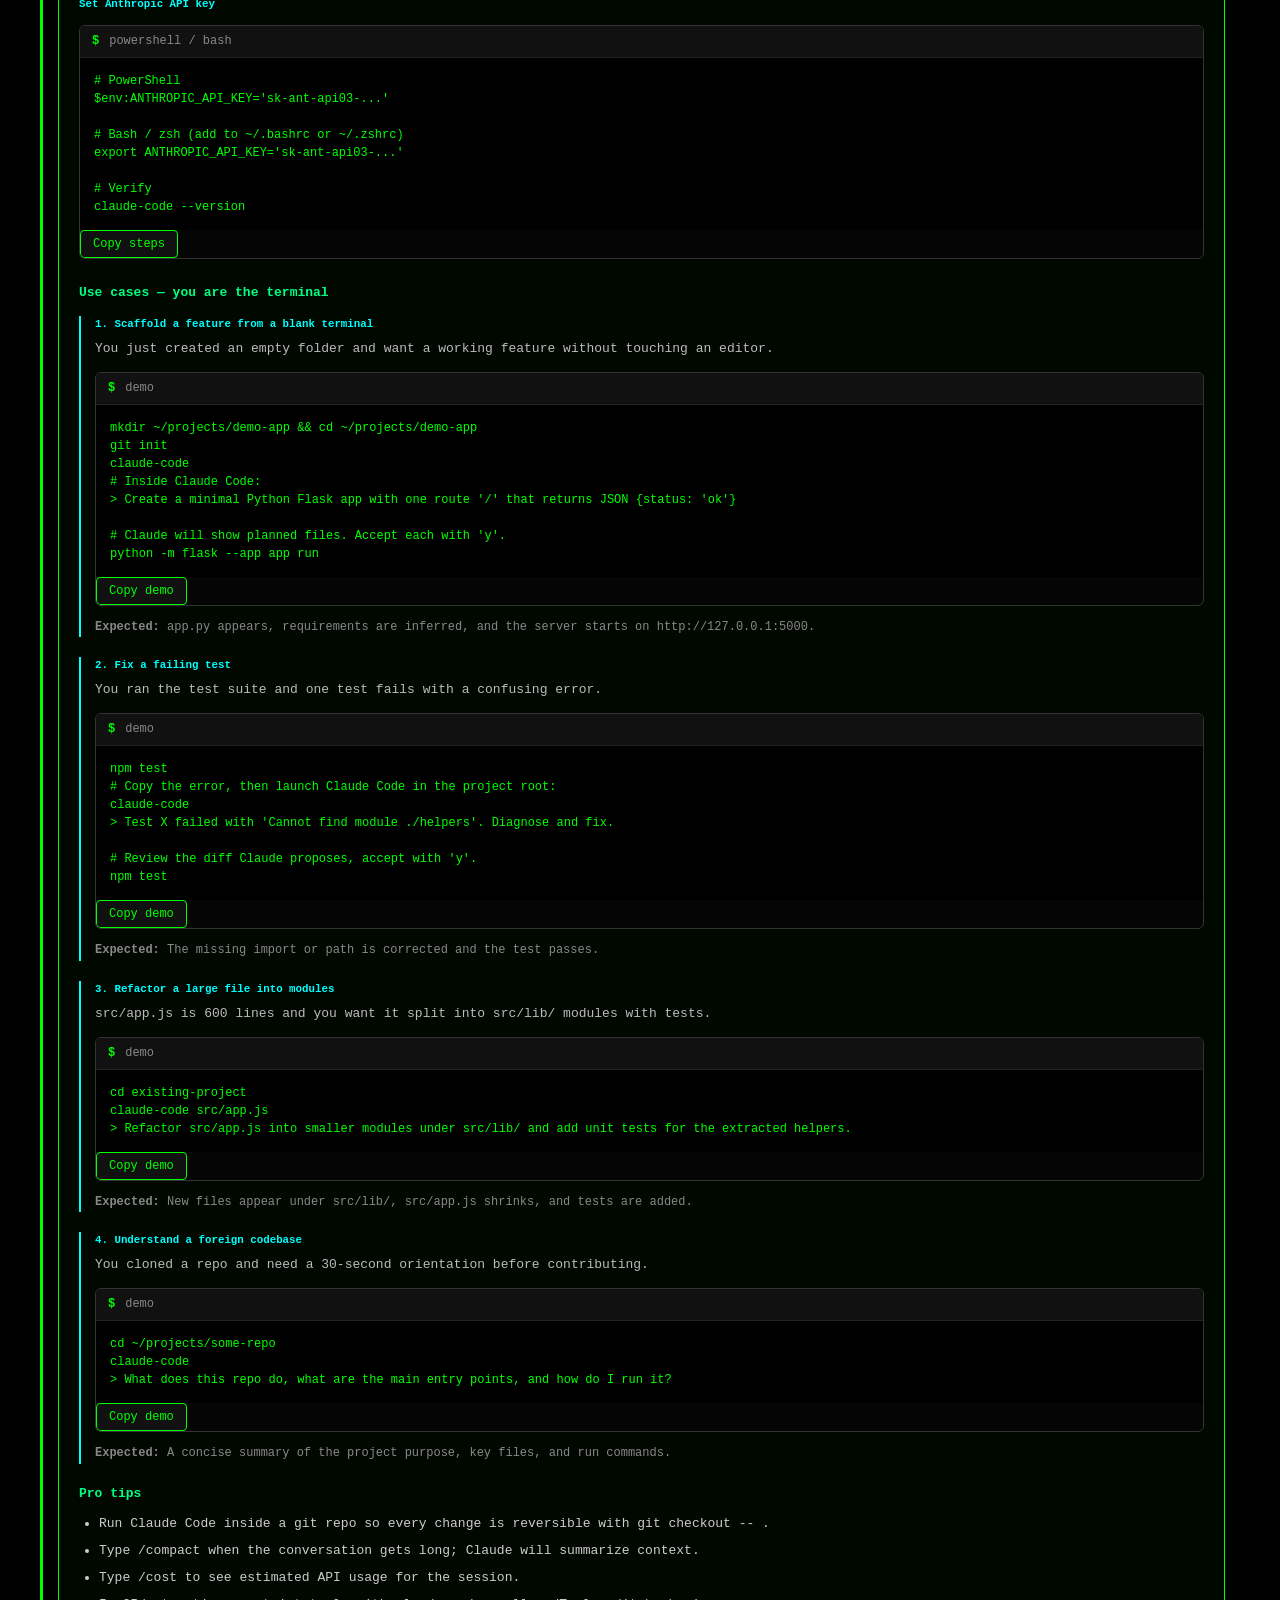
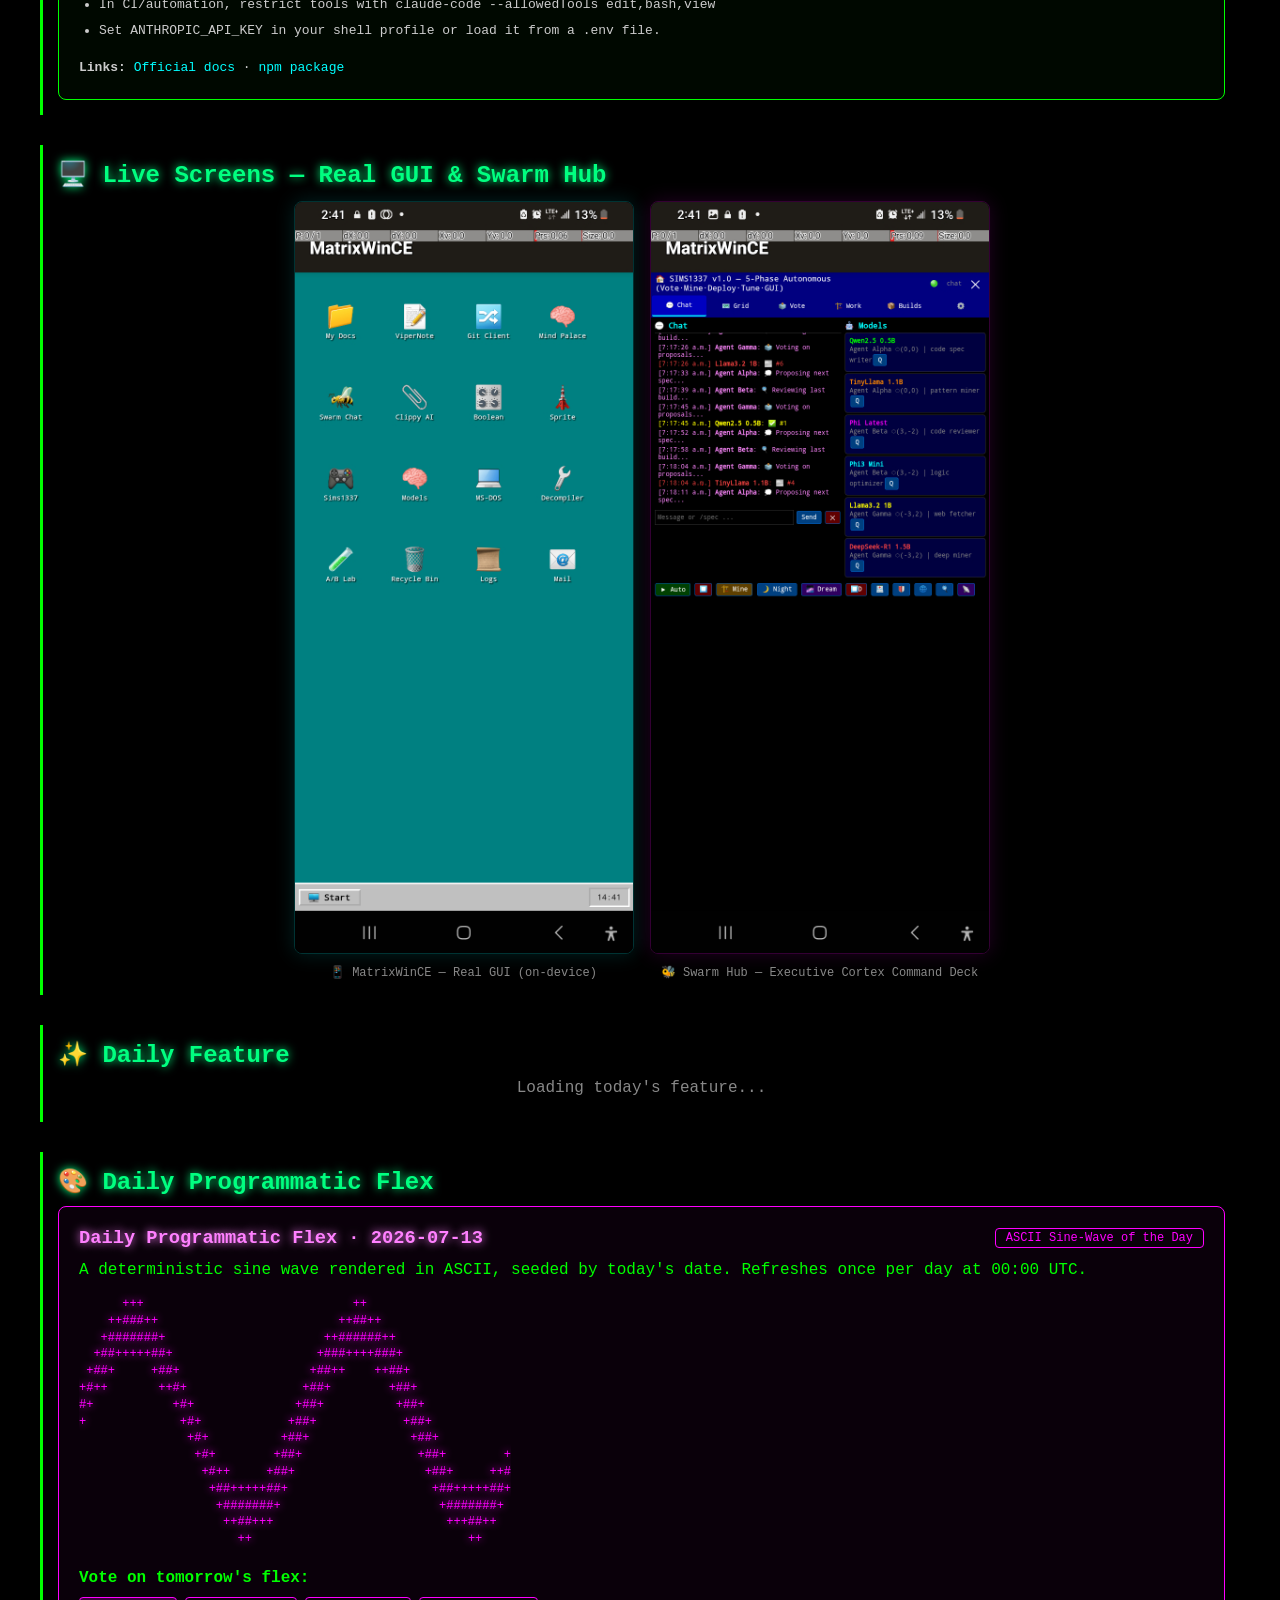
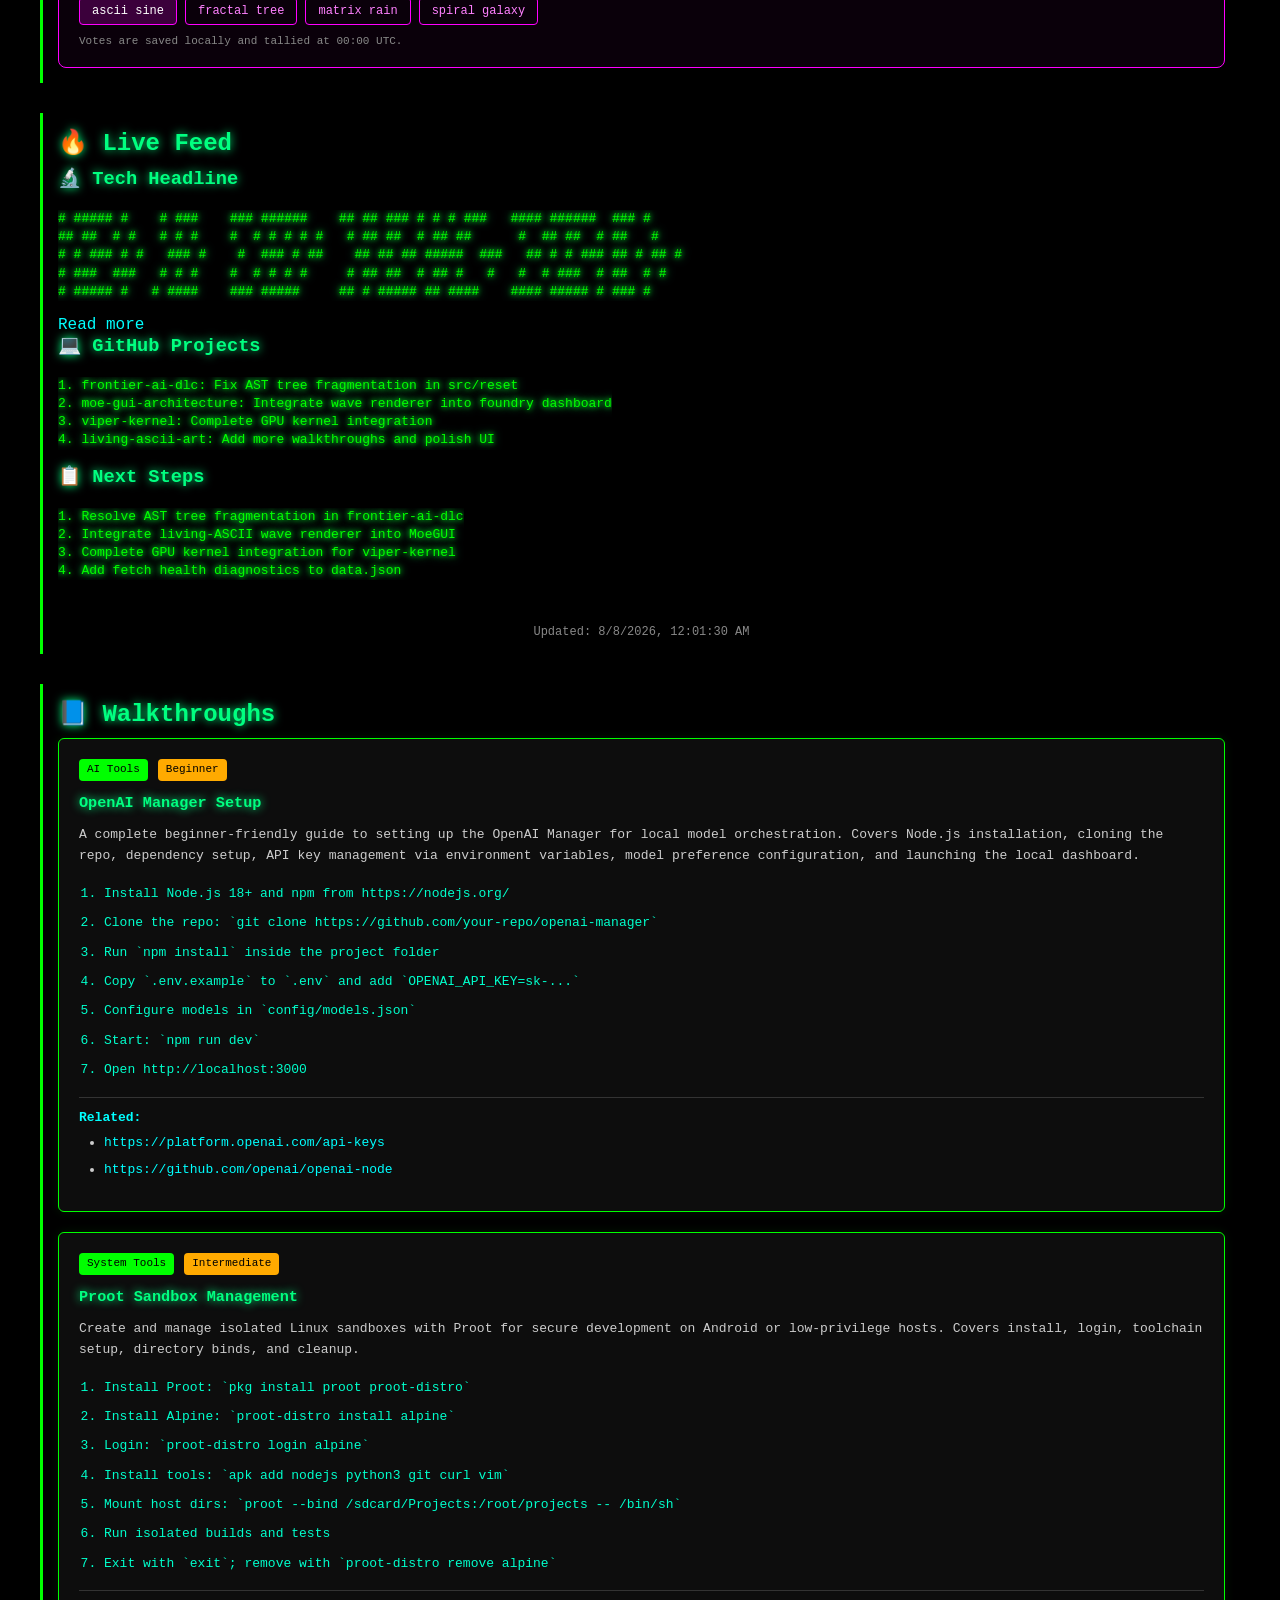
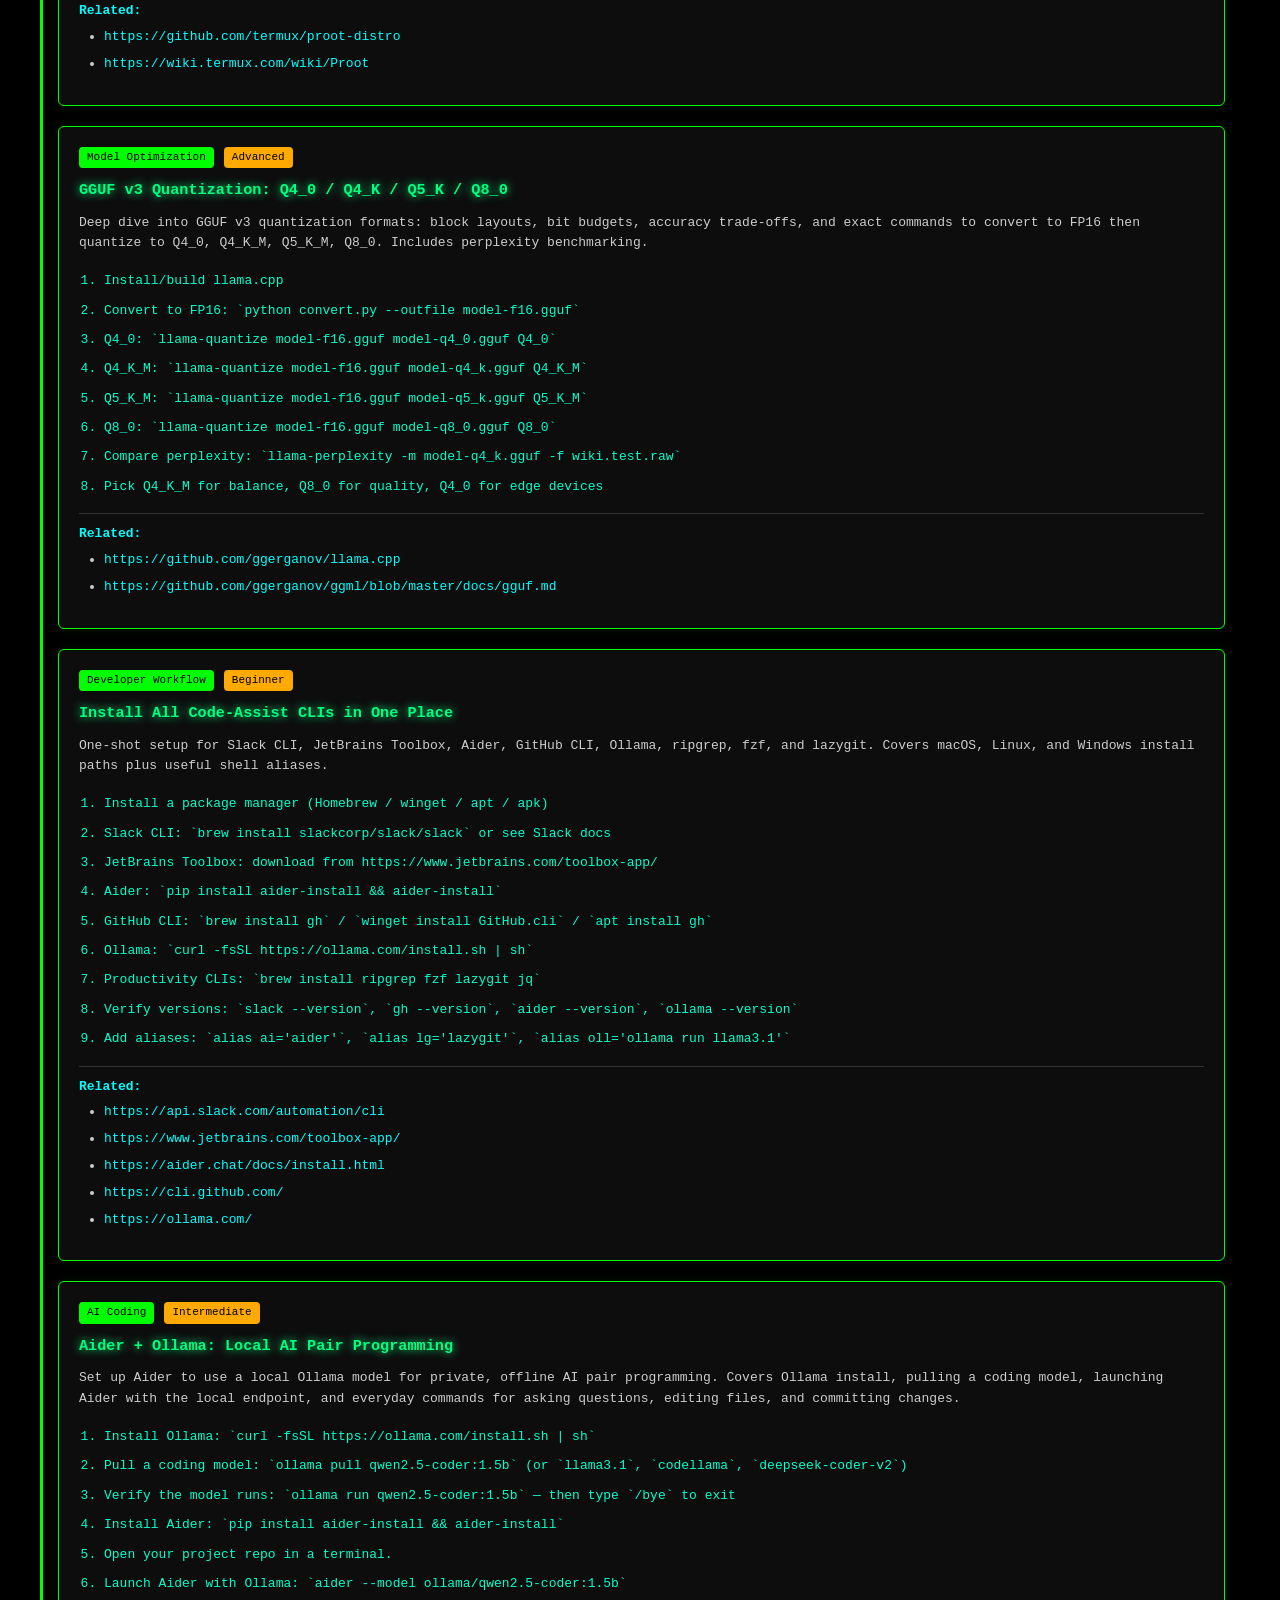
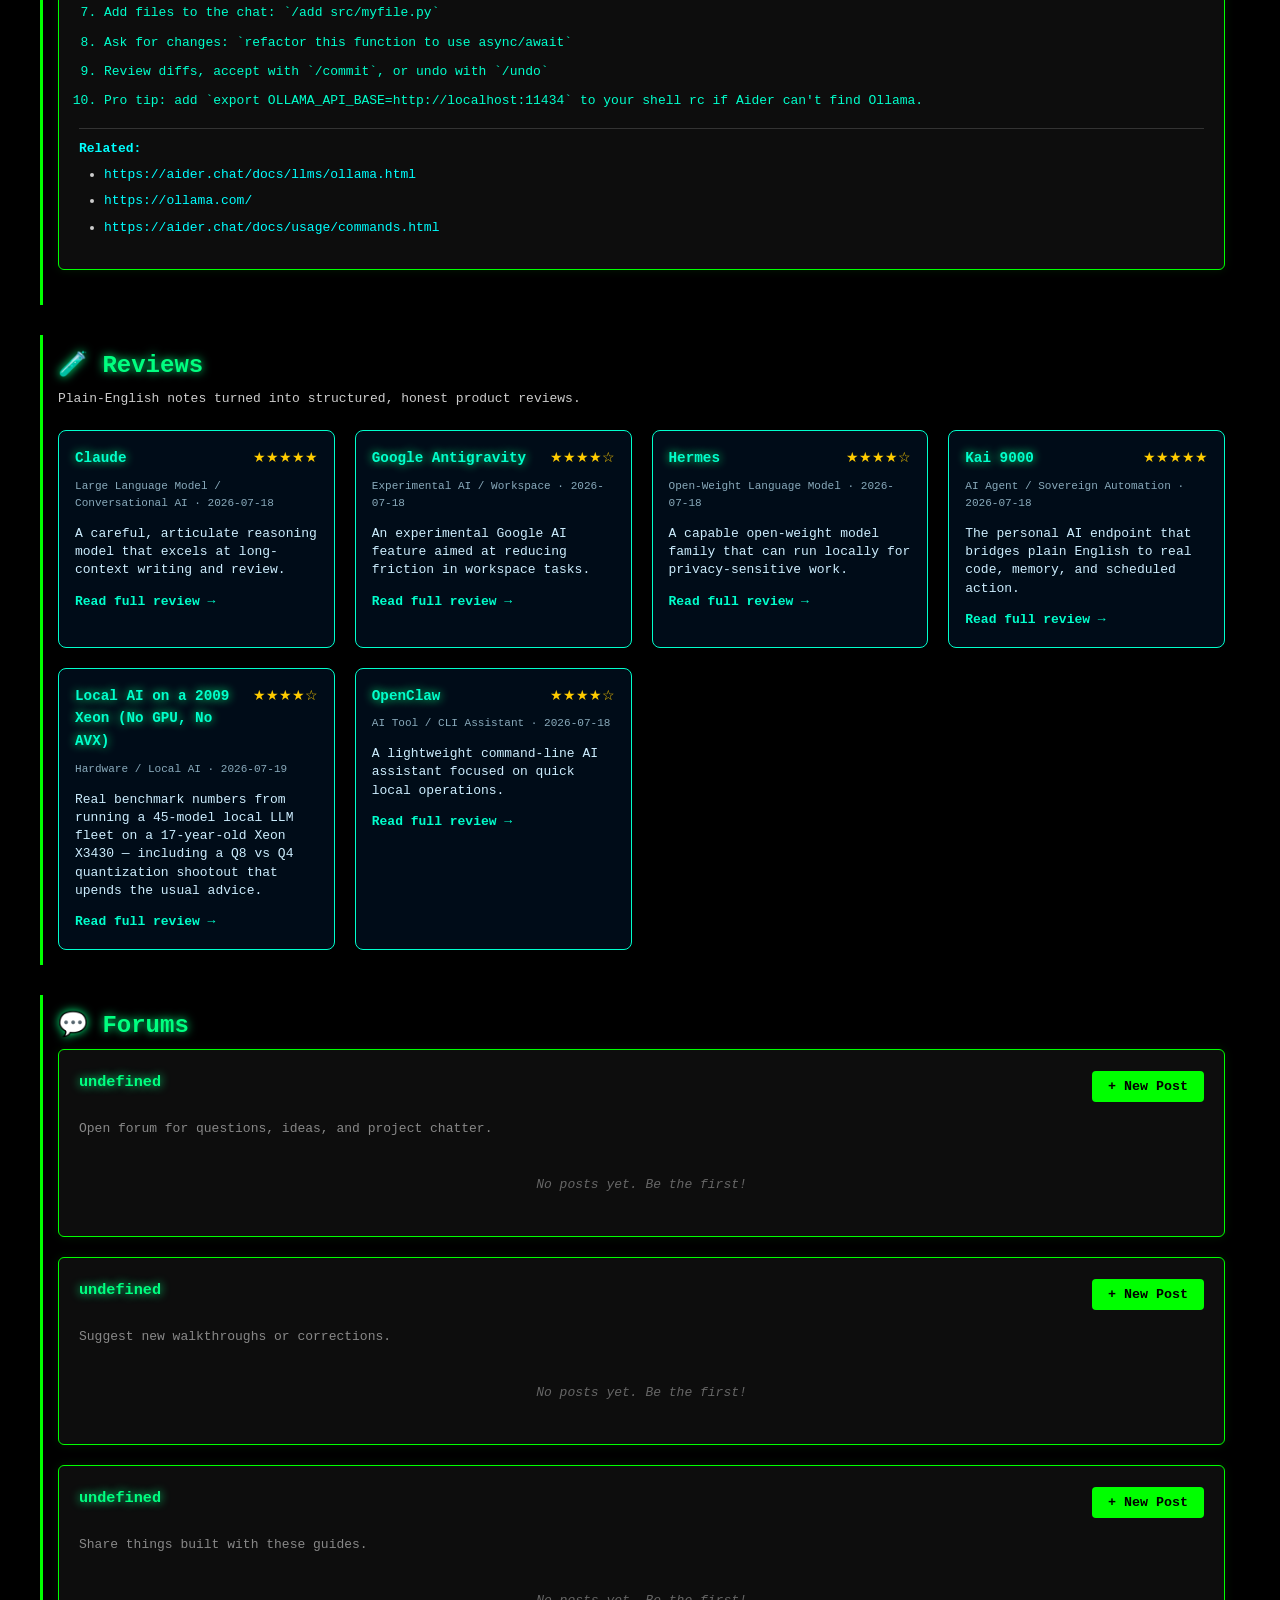
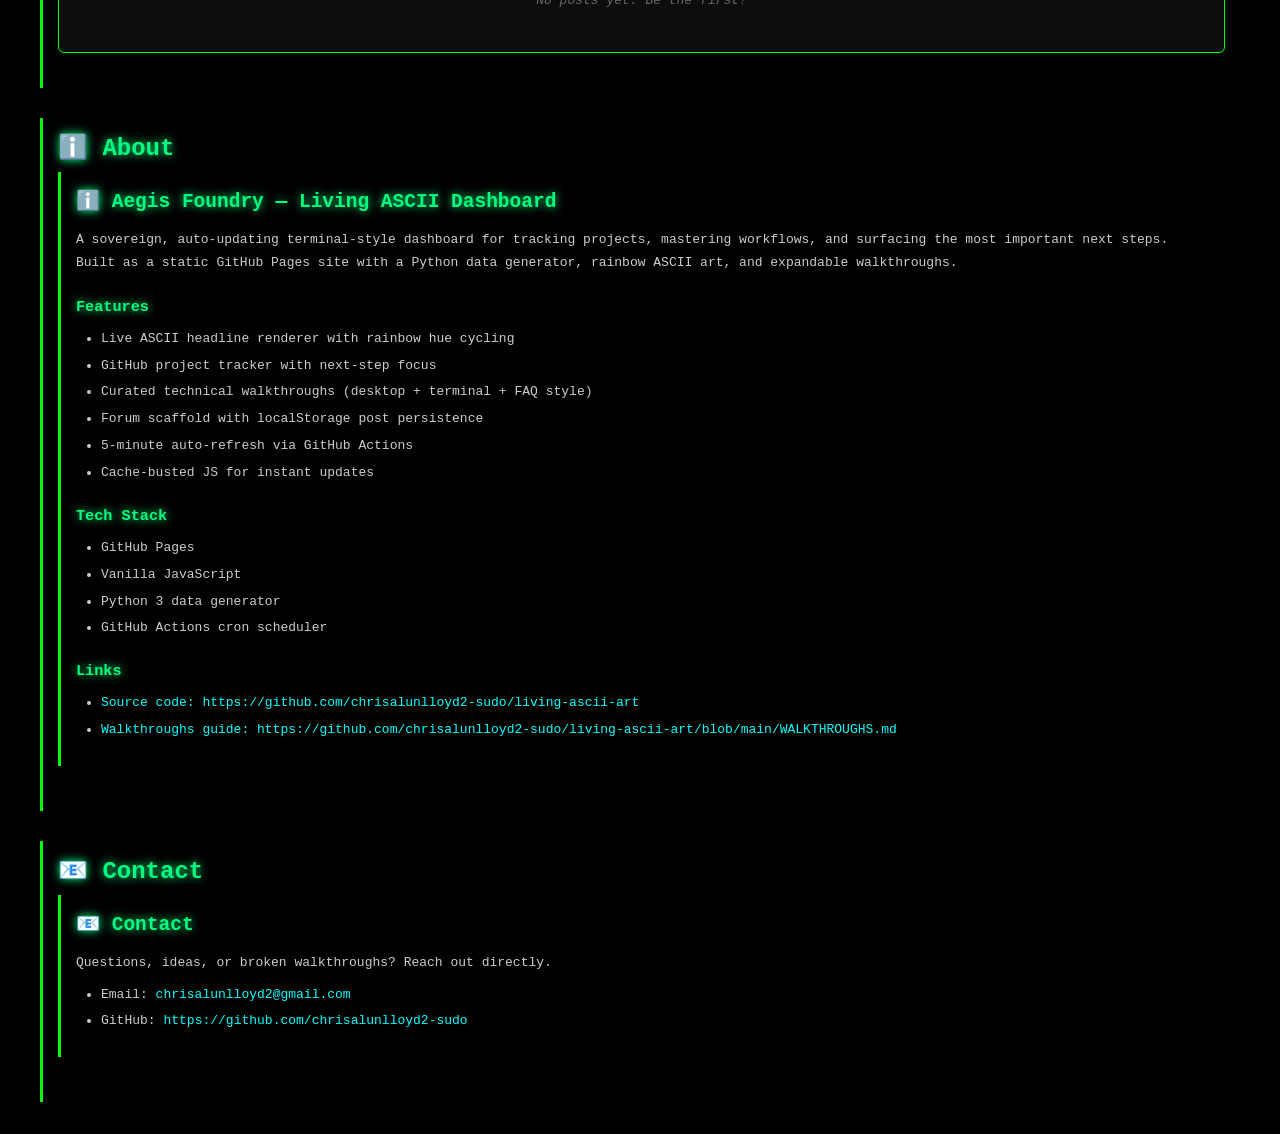
==== commit ae3064f4: "feat: daily feature section — auto-updated picture/code + human explanation" ====
--- a/index.html
+++ b/index.html
@@ -666,6 +666,15 @@
             </div>
         </section>
 
+        <!-- Daily Feature (auto-updated) -->
+        <section id="daily-feature" class="section">
+            <h2>✨ Daily Feature <span id="df-badge" style="font-size:12px;color:#ffaa00;"></span></h2>
+            <div id="df-content" style="text-align:center;">
+                <p style="color:#888;">Loading today's feature...</p>
+            </div>
+            <p id="df-meta" style="color:#666;font-size:11px;margin-top:10px;"></p>
+        </section>
+
         <!-- Daily Programmatic Flex -->
         <section id="daily-flex" class="section">
             <h2>🎨 Daily Programmatic Flex</h2>
@@ -752,7 +761,26 @@
     <script src="app.js?v=11"></script>
 
 <!-- Cloudflare Web Analytics -->
-<script type='module' src='https://static.cloudflareinsights.com/beacon.min.js' data-cf-beacon='{"token": "61d0daf81ed542958758a4a424ae09cf"}'></script>
+<script type='module' src='https://static.cloudflareinsights.com/beacon.min.js' data-cf-beacon='{"token": "61d0daf81ed542958758a4a424ae09cf"}'>
+// --- Daily Feature loader ---
+fetch('daily_feature.json').then(r=>r.json()).then(f=>{
+  const el = document.getElementById('df-content');
+  const meta = document.getElementById('df-meta');
+  const badge = document.getElementById('df-badge');
+  badge.textContent = f.is_new ? '· NEW today' : '· reuse';
+  badge.style.color = f.is_new ? '#00ff80' : '#ffaa00';
+  if(f.type === 'image'){
+    el.innerHTML = `<img src="${f.image}" alt="${f.image_name||f.title}" style="max-width:320px;width:100%;border:1px solid #00ffff44;border-radius:8px;box-shadow:0 0 20px #00ffff22;display:inline-block;">` +
+      `<p style="color:#ccc;font-size:13px;margin-top:10px;">${f.description||''}</p>`;
+  } else if(f.type === 'code'){
+    el.innerHTML = `<pre style="text-align:left;background:#0a0a0a;border:1px solid #00ff0044;border-radius:8px;padding:14px;font-size:12px;overflow-x:auto;color:#00ff90;max-height:280px;">${(f.code||'').replace(/&/g,'&amp;').replace(/</g,'&lt;').replace(/>/g,'&gt;')}</pre>` +
+      `<p style="color:#ccc;font-size:13px;margin-top:10px;">${f.explanation||f.description||''}</p>`;
+  } else {
+    el.innerHTML = `<p style="color:#ccc;font-size:13px;">${f.description||'no feature'}</p>`;
+  }
+  meta.innerHTML = `📅 ${f.date} · repo: <a href="https://github.com/chrisalunlloyd2-sudo/${f.repo||''}" style="color:#00ffff">${f.repo||''}</a> · commit ${(f.commit||'').slice(0,7)} · ${f.note||''}`;
+}).catch(e=>{const el=document.getElementById('df-content'); if(el)el.innerHTML=`<p style="color:#888;">daily feature offline: ${e.message}</p>`;});
+</script>
 <!-- End Cloudflare Web Analytics -->
 </body>
 </html>
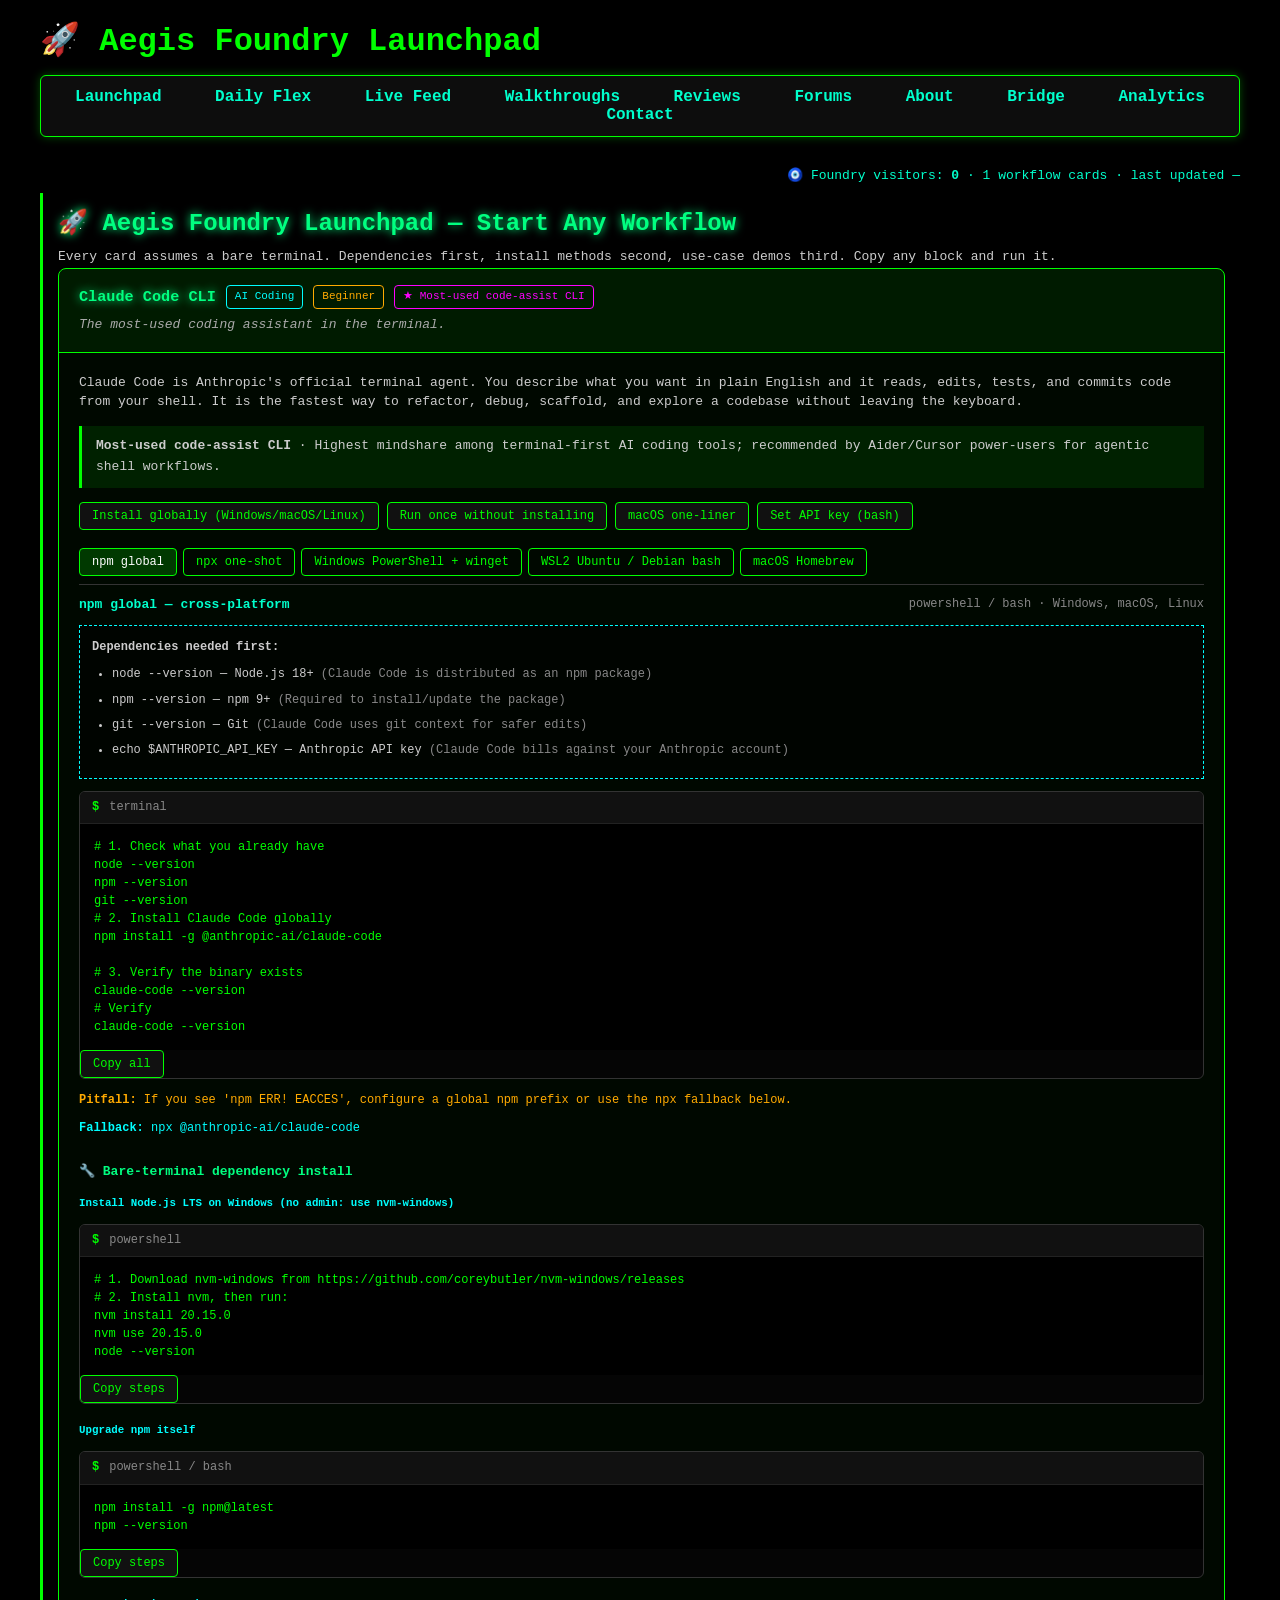
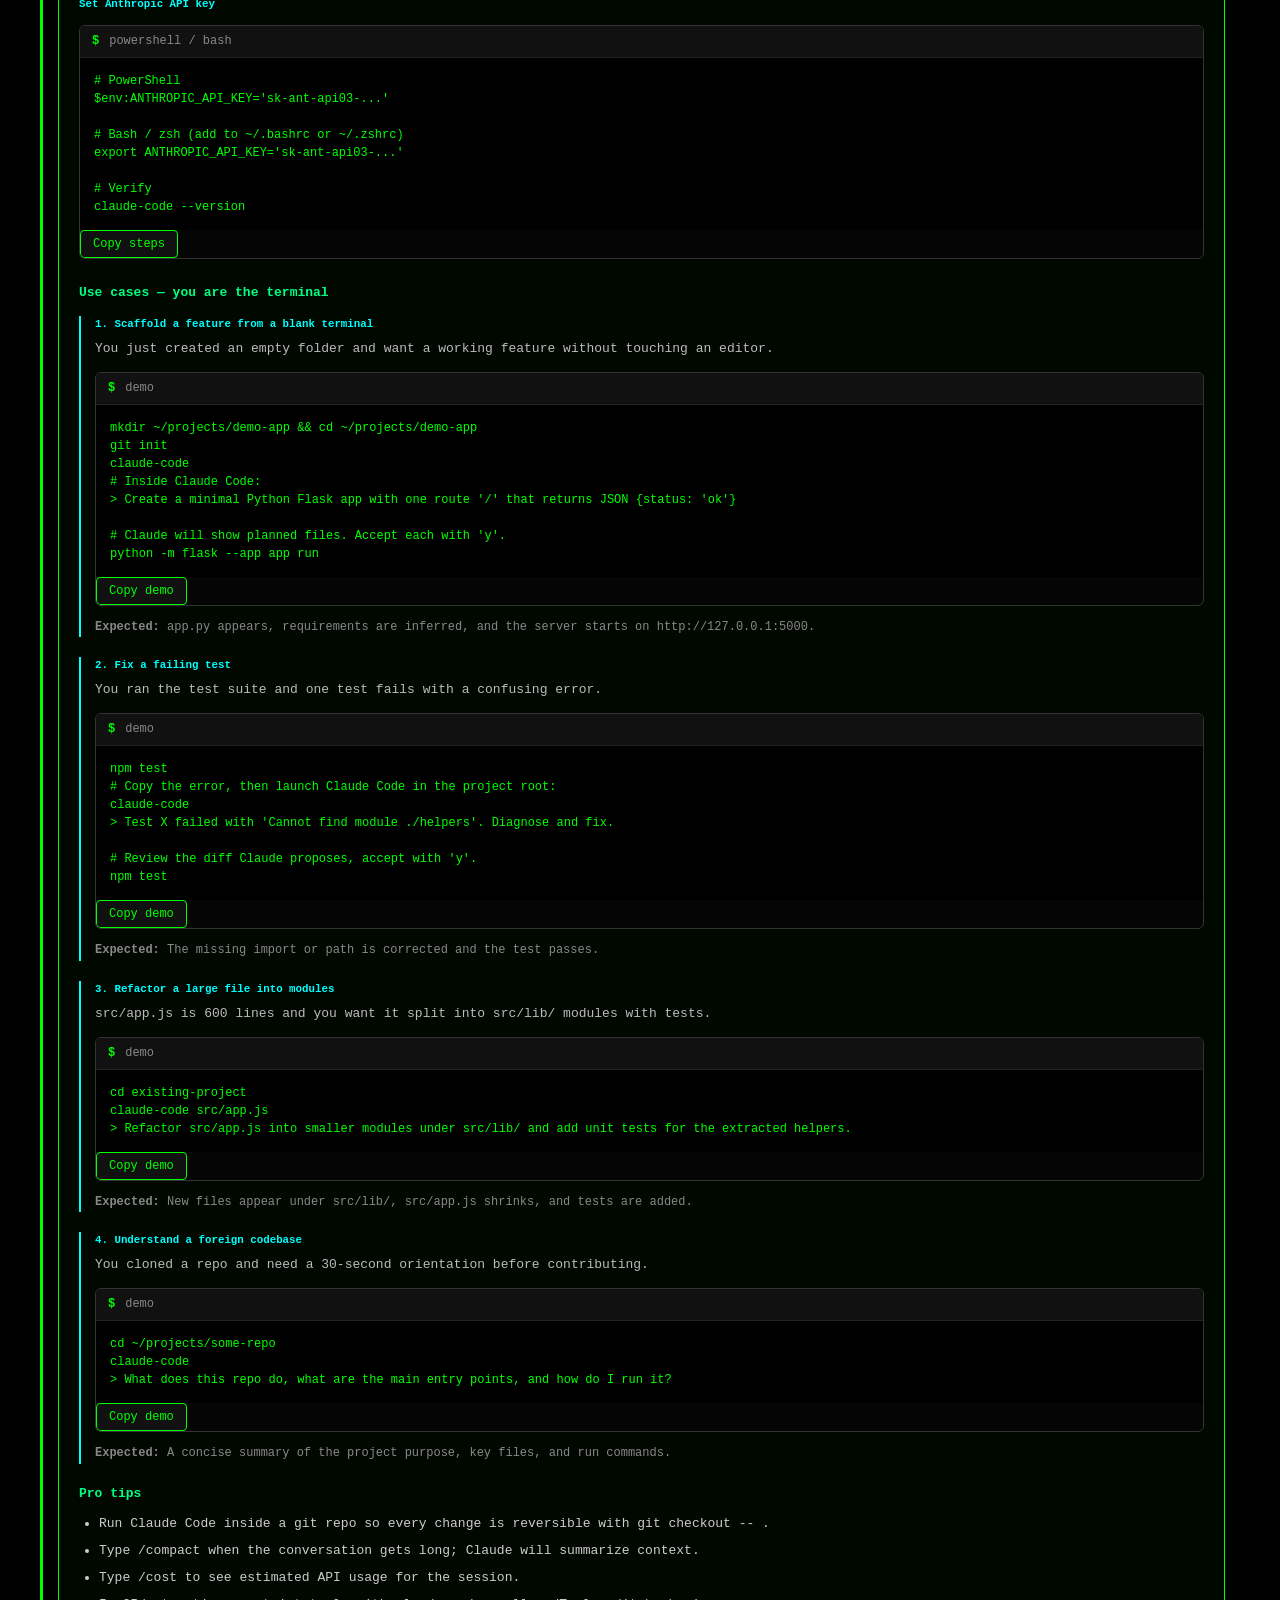
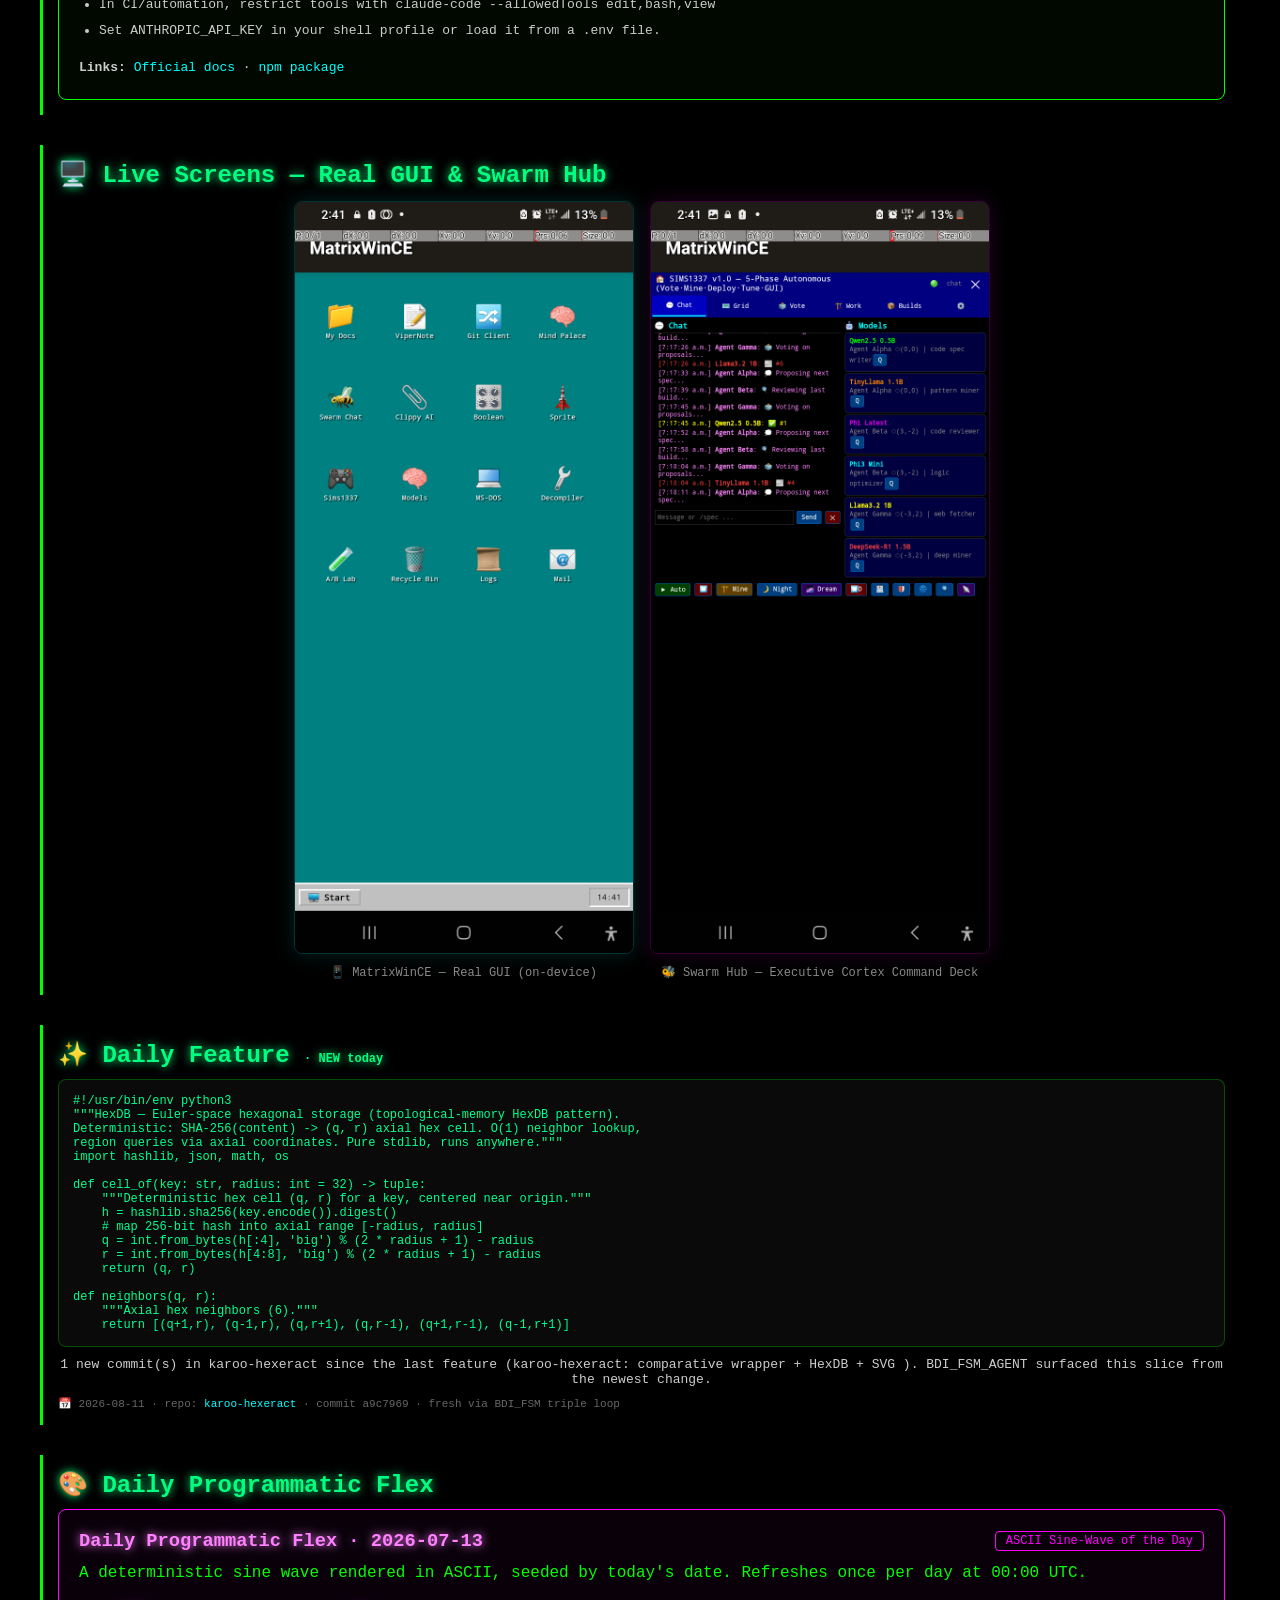
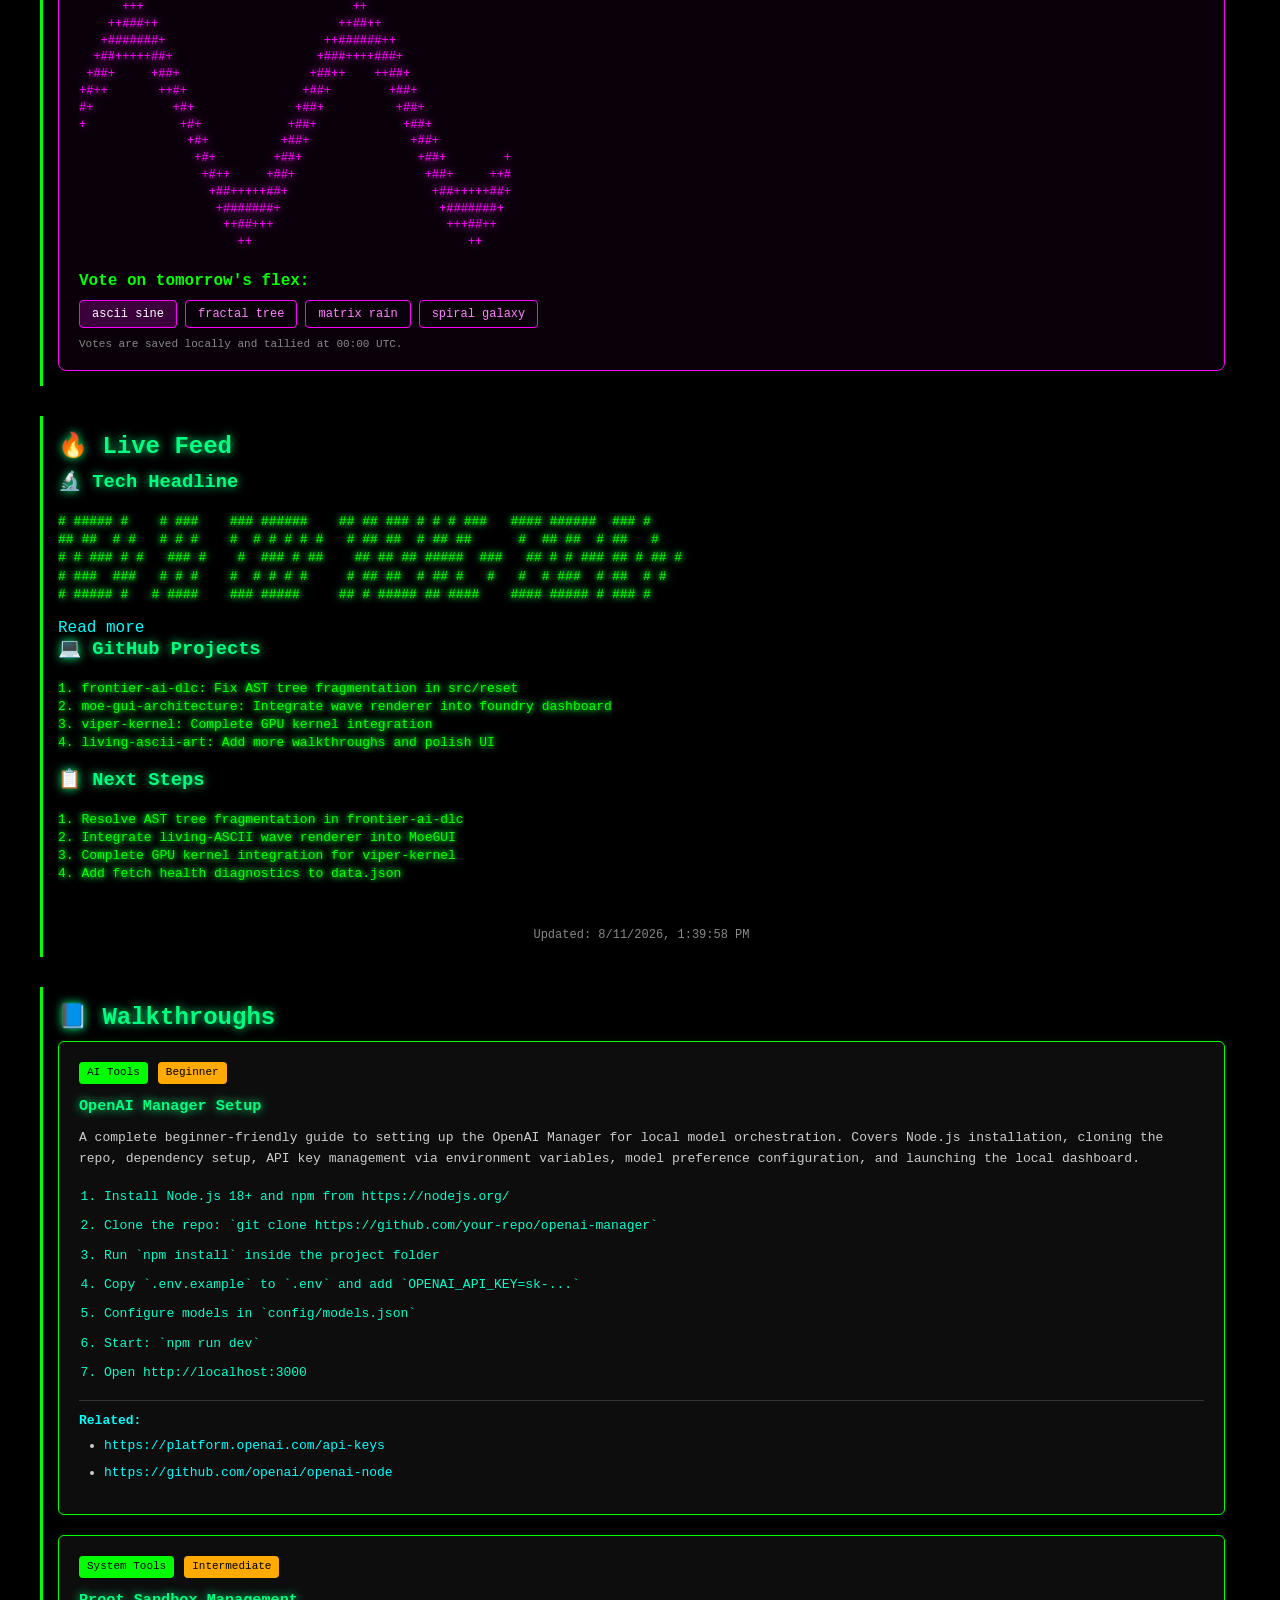
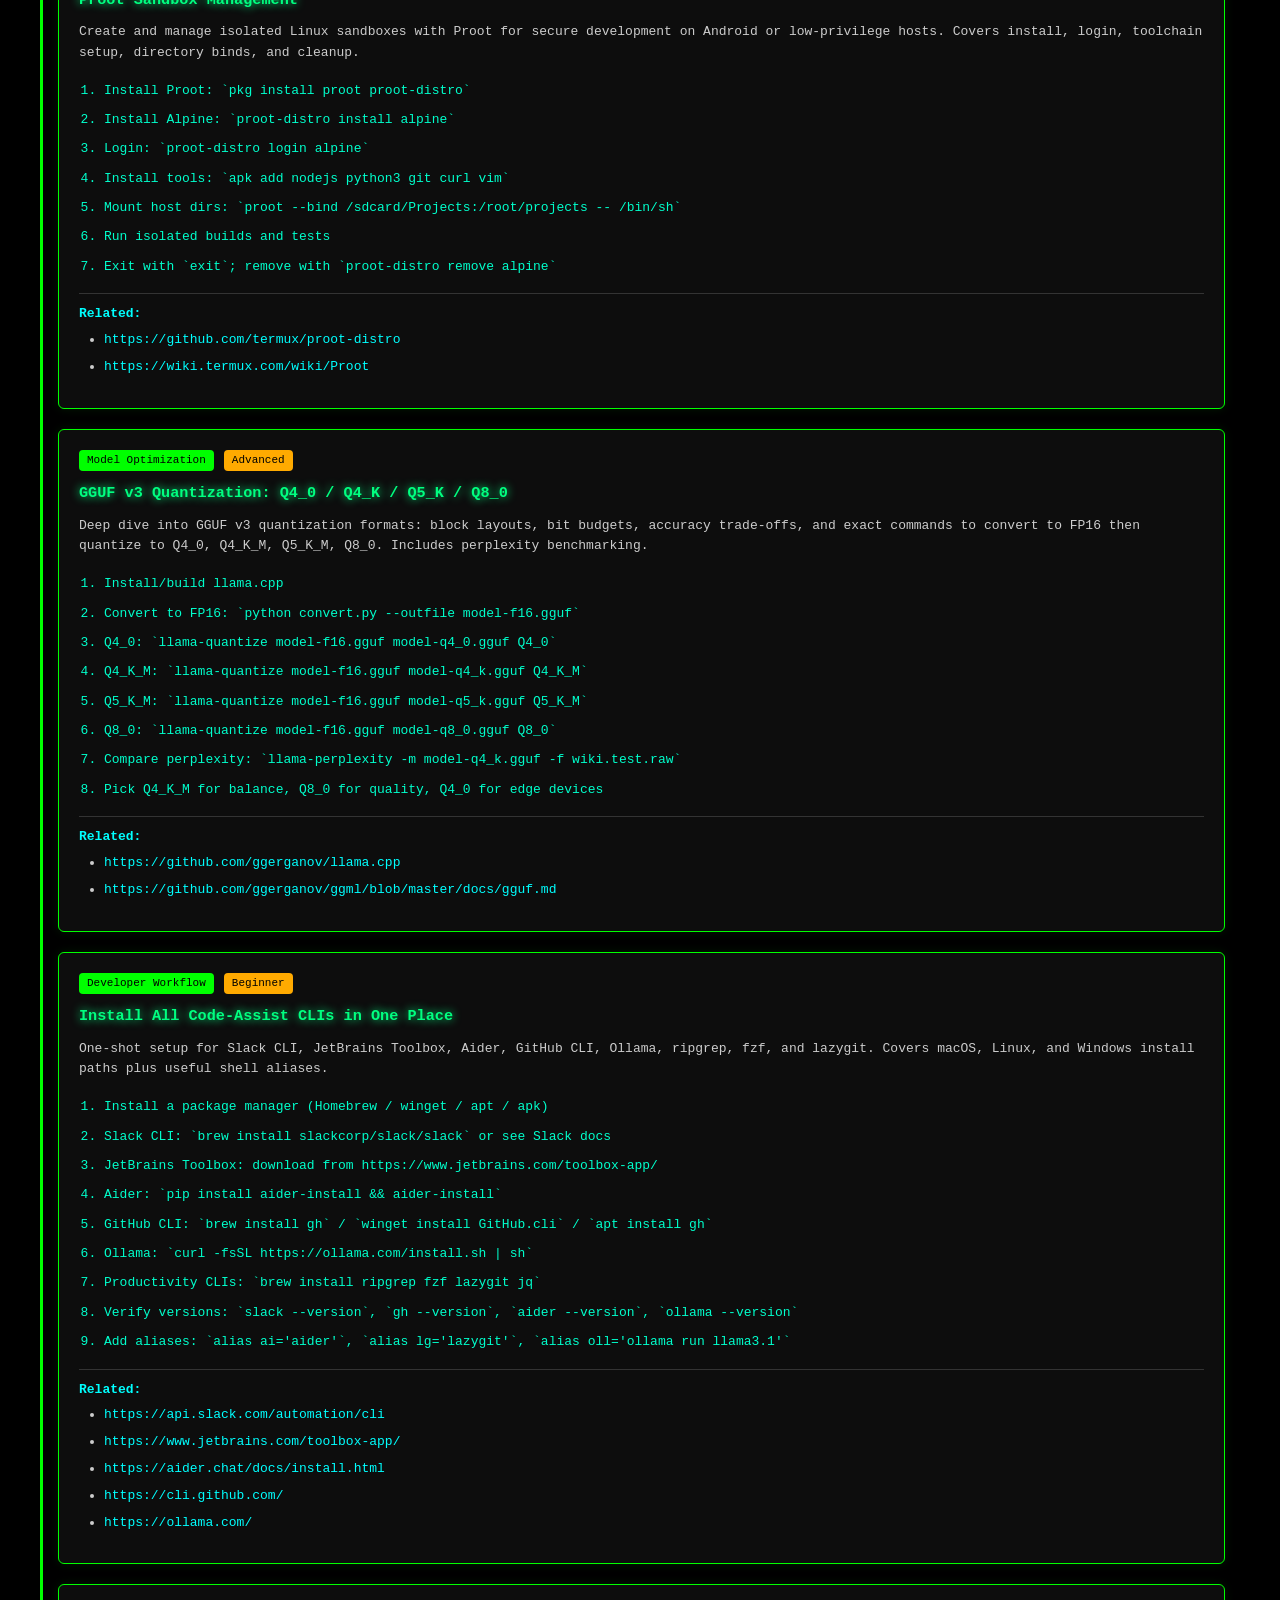
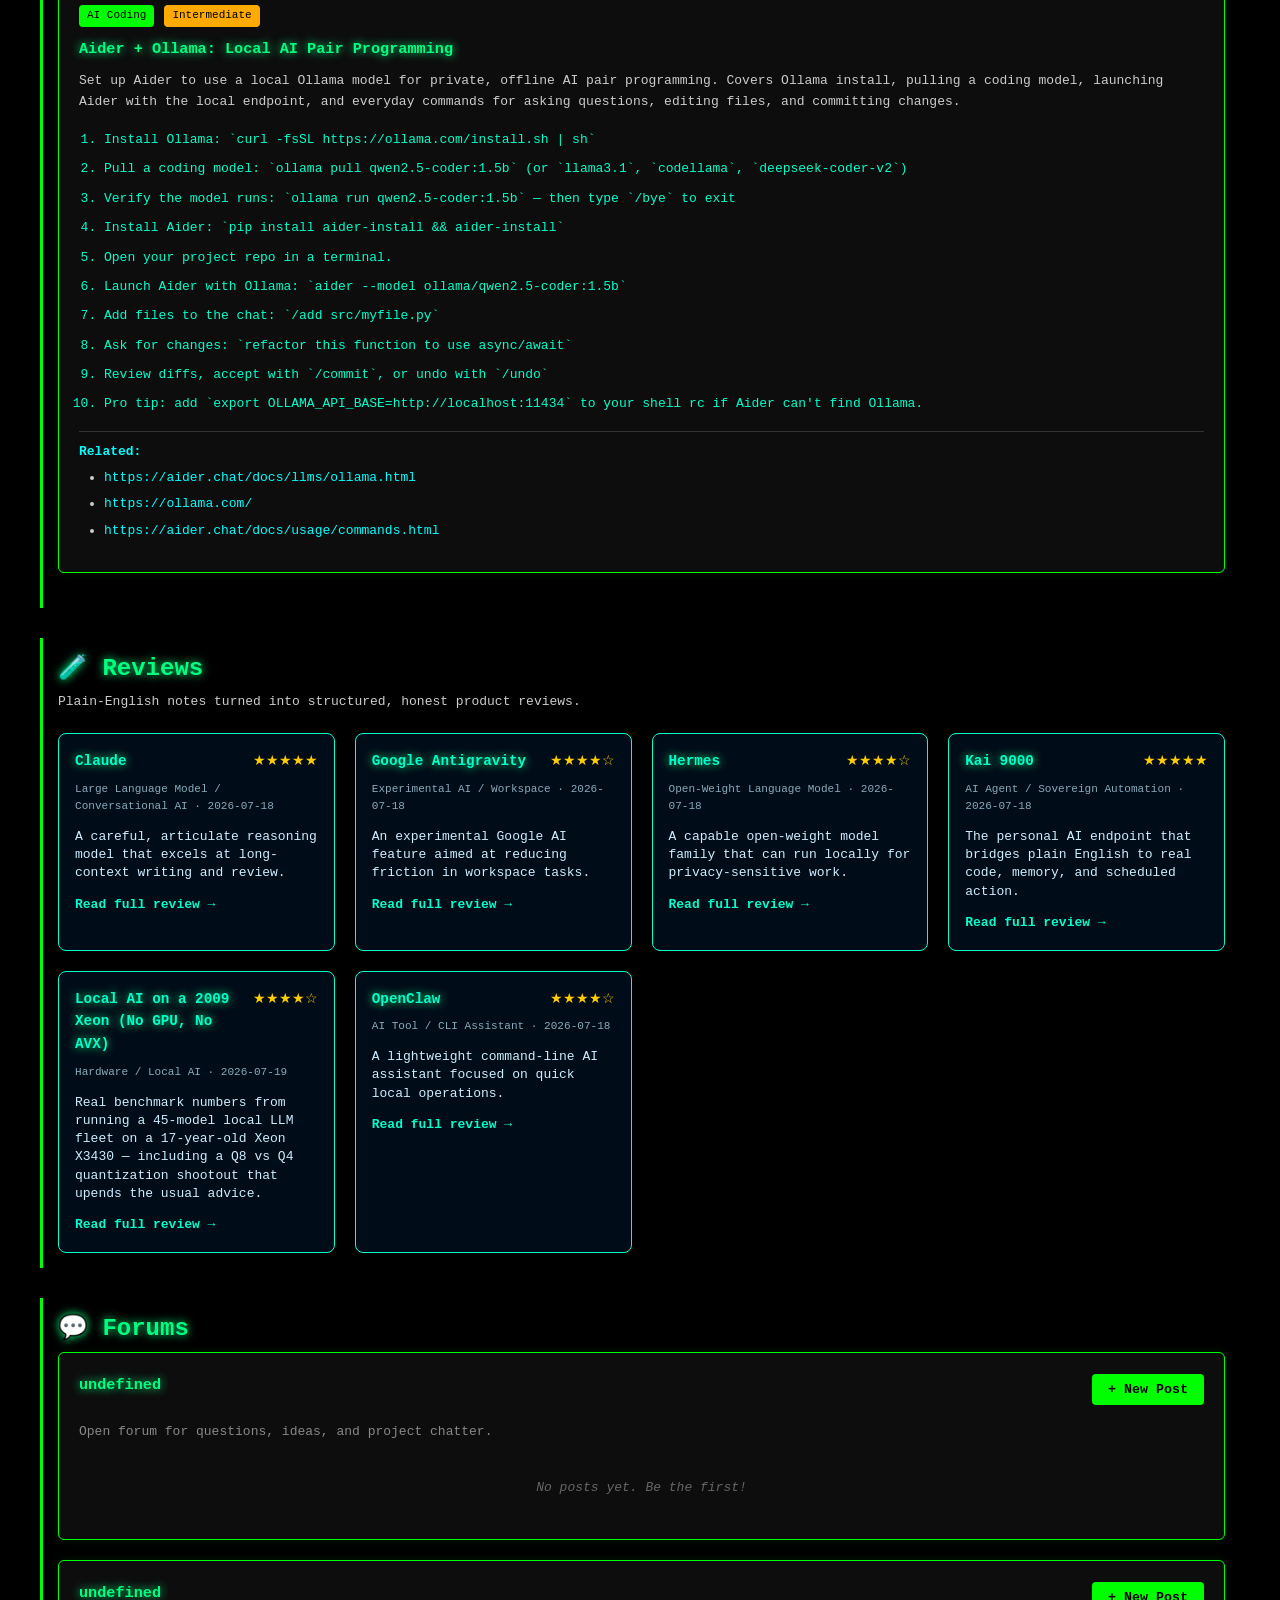
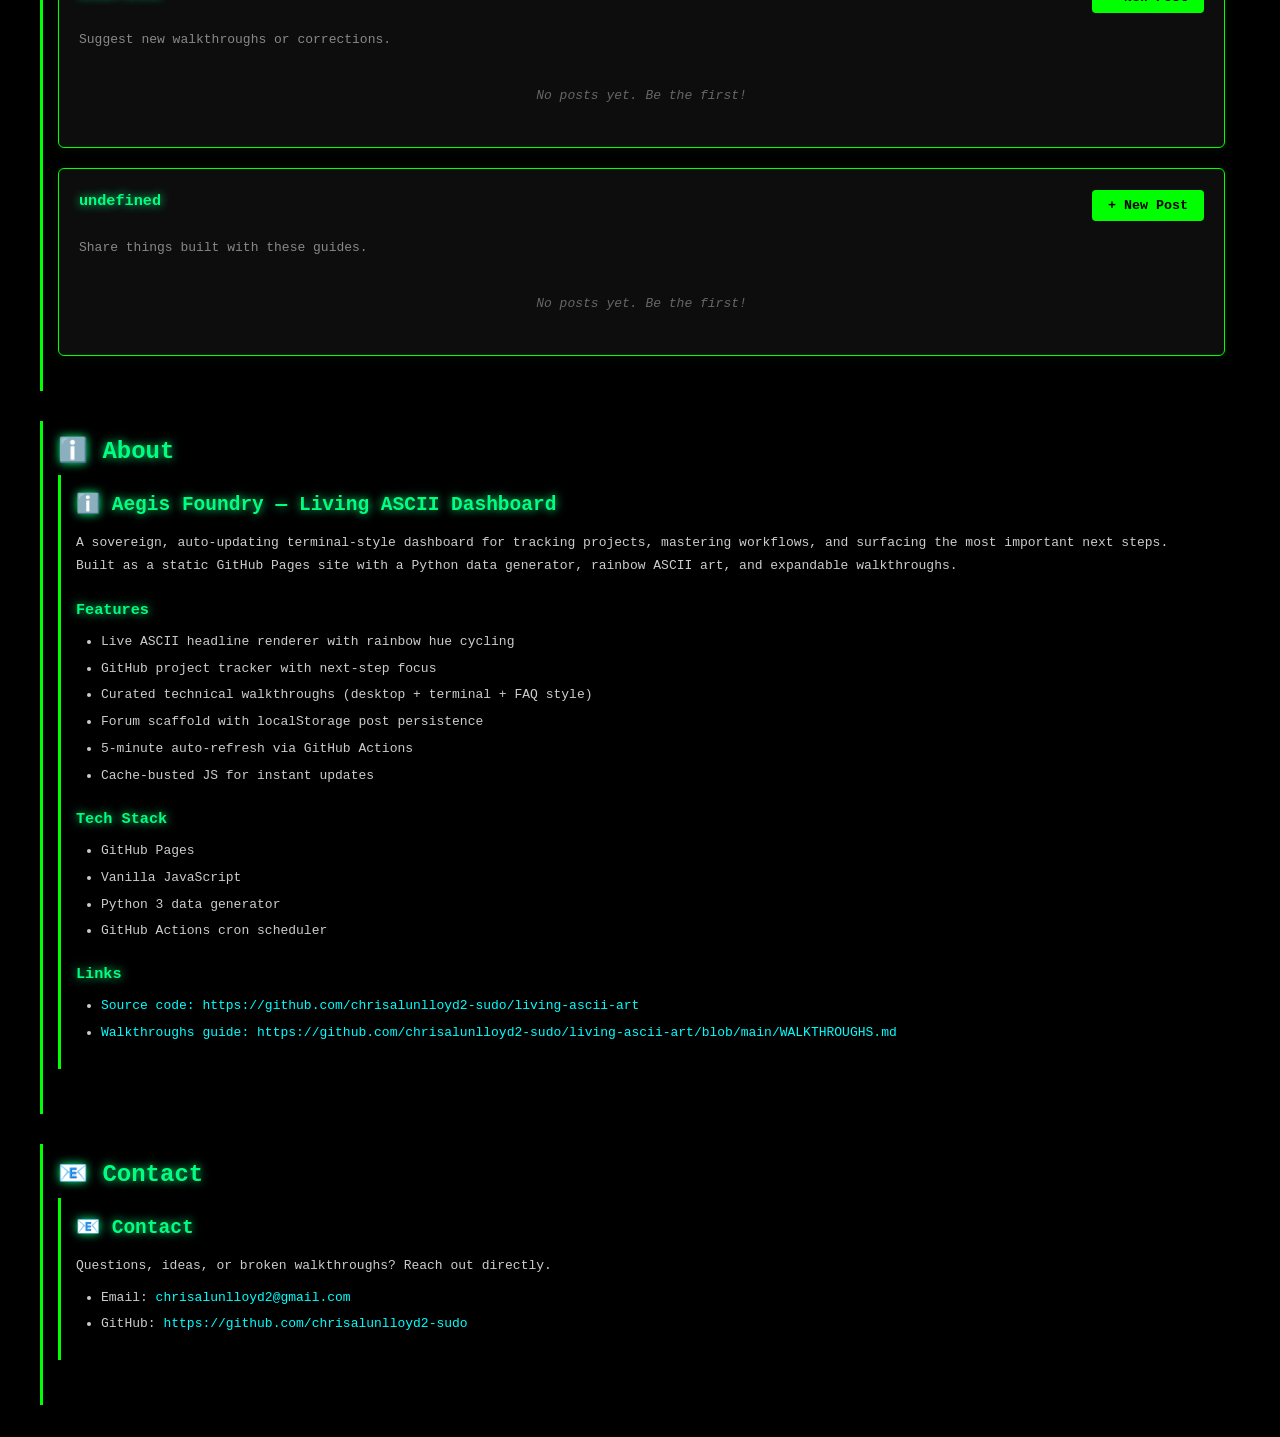
==== commit 52d34ac8: "fix: extract Daily Feature loader from Cloudflare beacon script (src-tag ignores inline JS)" ====
--- a/index.html
+++ b/index.html
@@ -761,7 +761,8 @@
     <script src="app.js?v=11"></script>
 
 <!-- Cloudflare Web Analytics -->
-<script type='module' src='https://static.cloudflareinsights.com/beacon.min.js' data-cf-beacon='{"token": "61d0daf81ed542958758a4a424ae09cf"}'>
+<script type='module' src='https://static.cloudflareinsights.com/beacon.min.js' data-cf-beacon='{"token": "61d0daf81ed542958758a4a424ae09cf"}'></script>
+<script>
 // --- Daily Feature loader ---
 fetch('daily_feature.json').then(r=>r.json()).then(f=>{
   const el = document.getElementById('df-content');
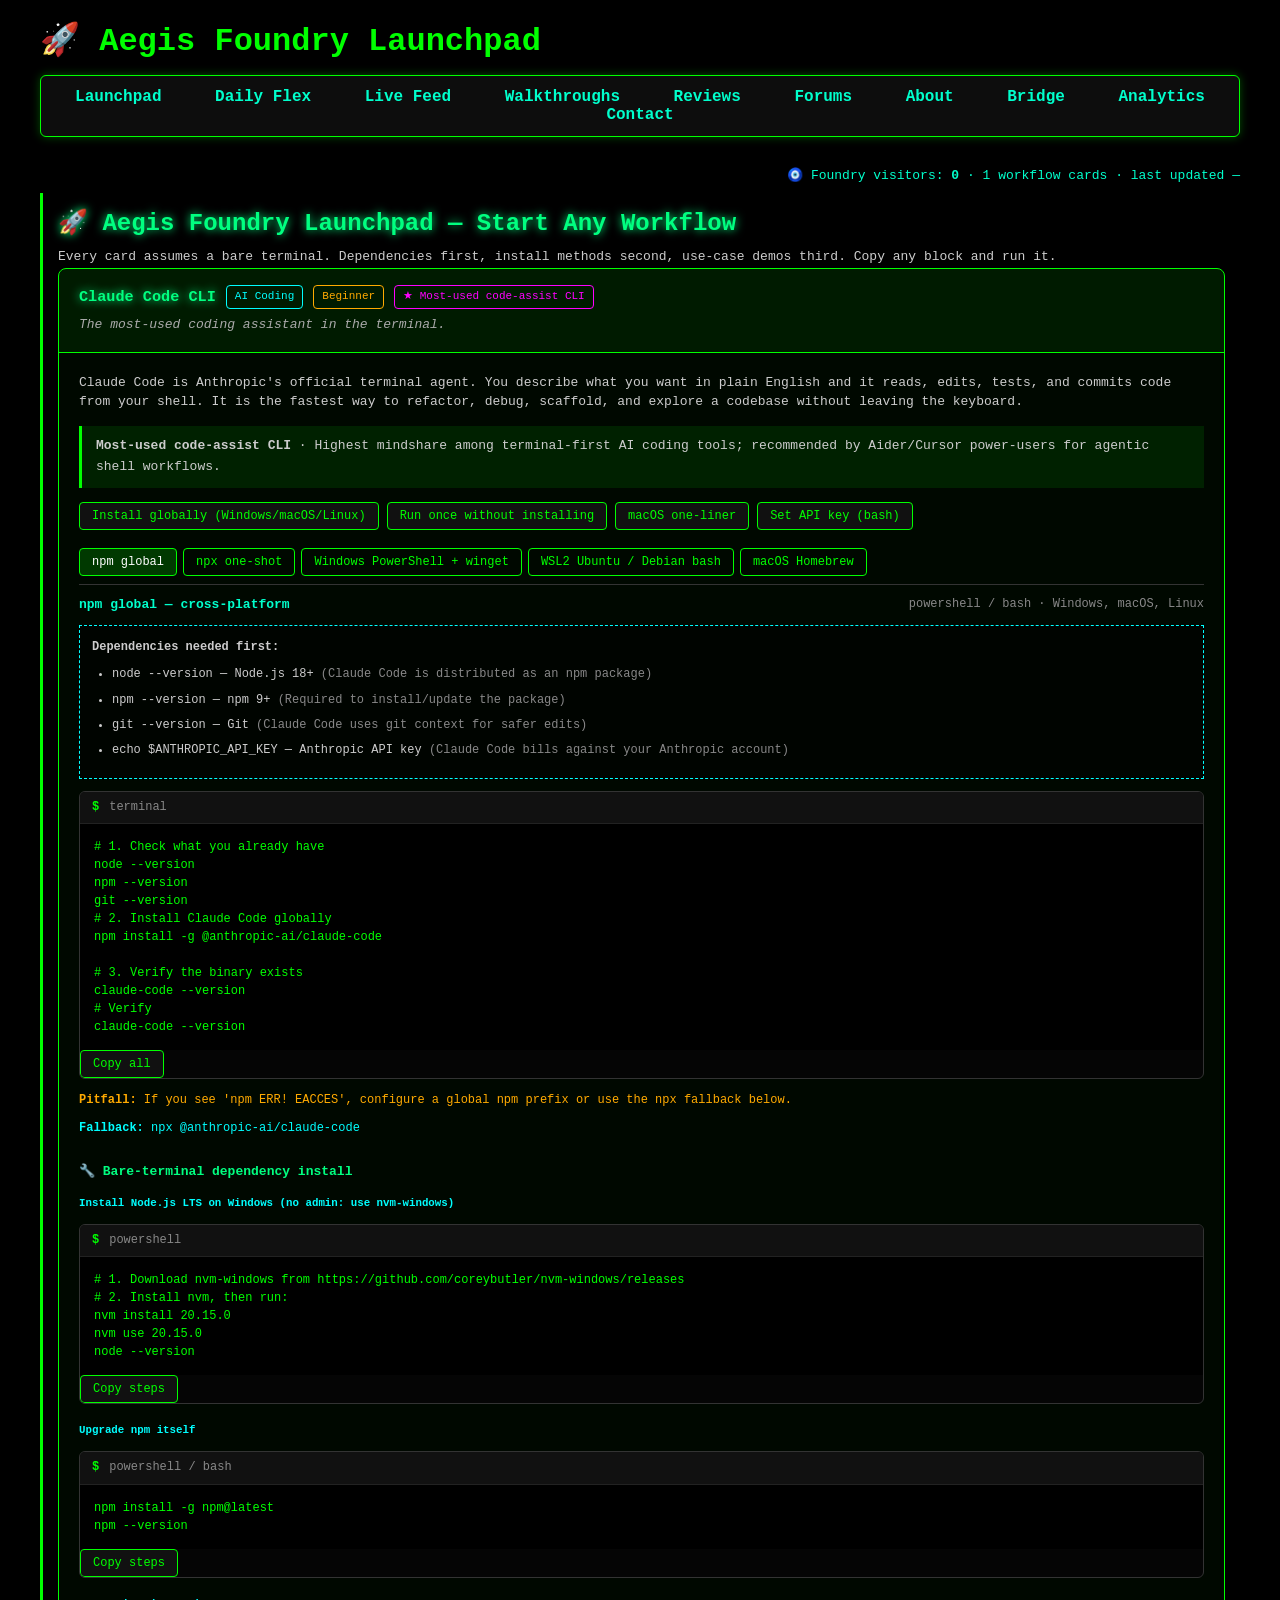
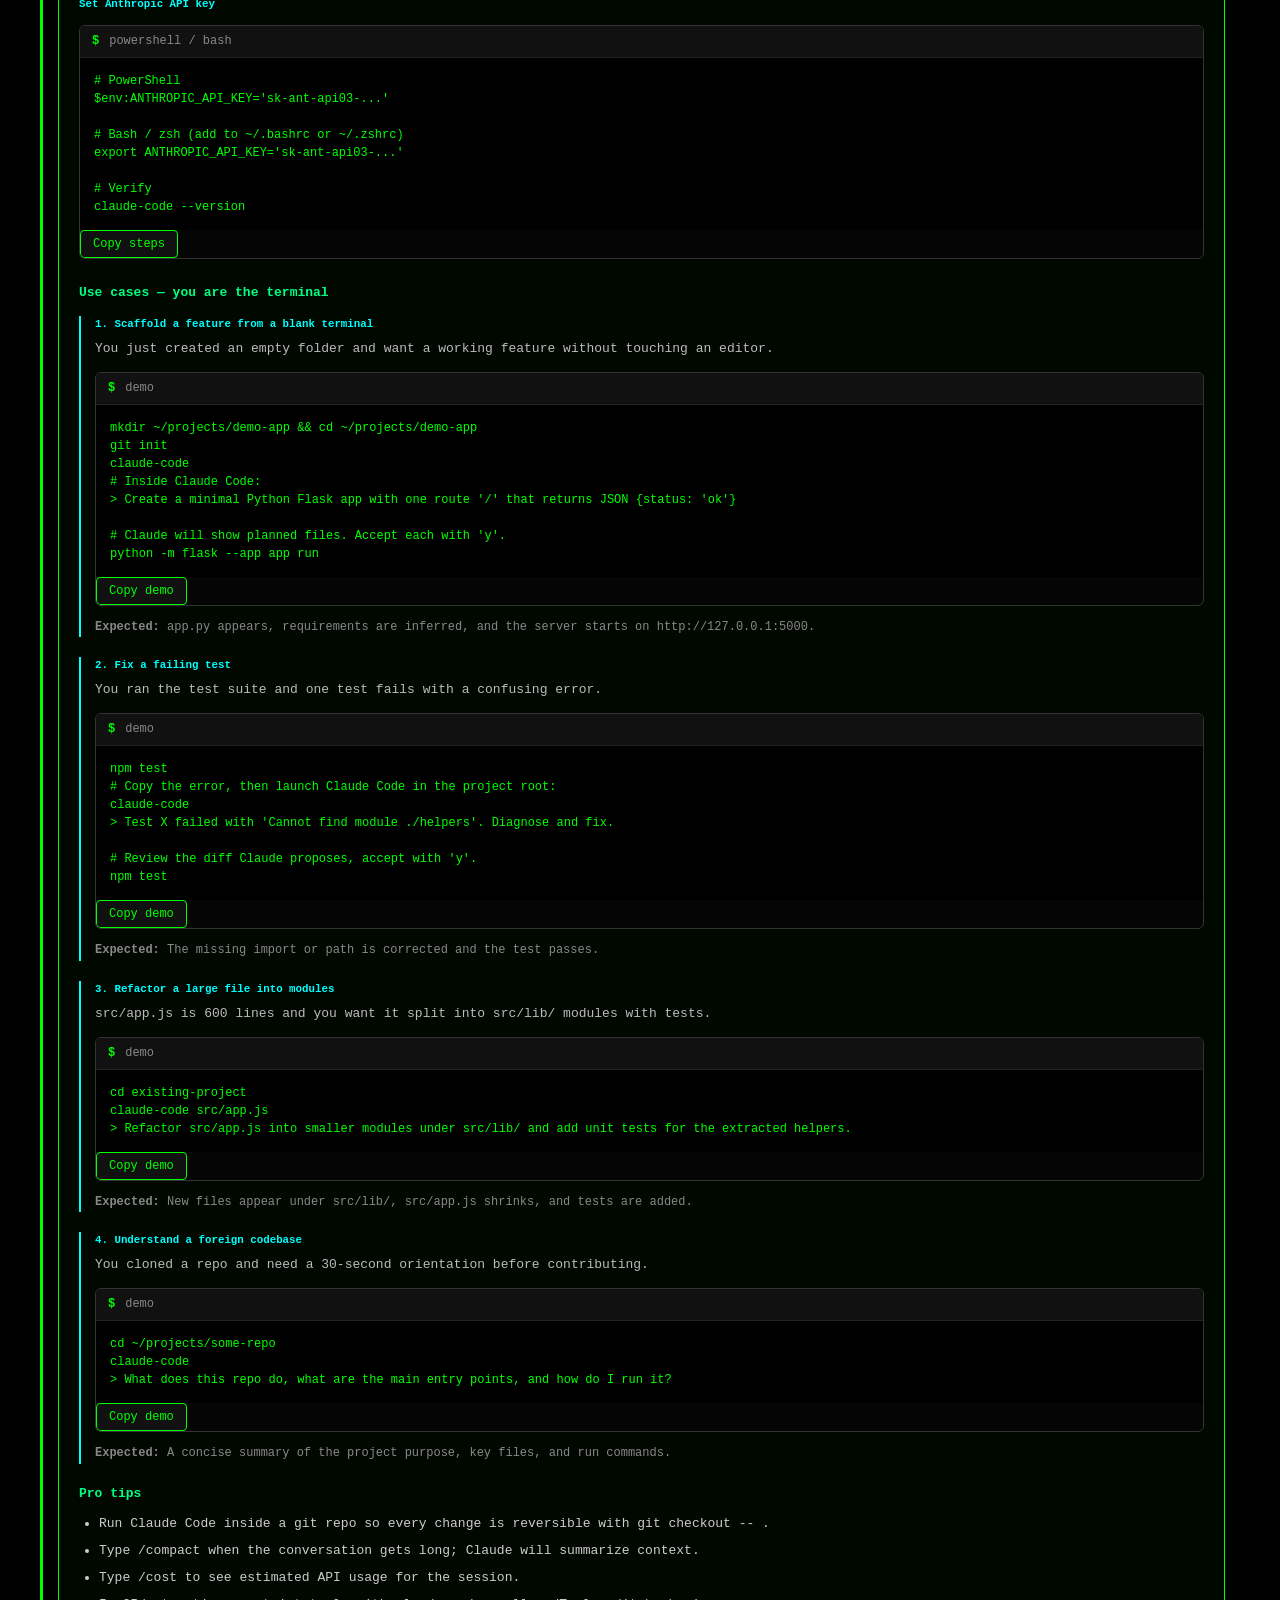
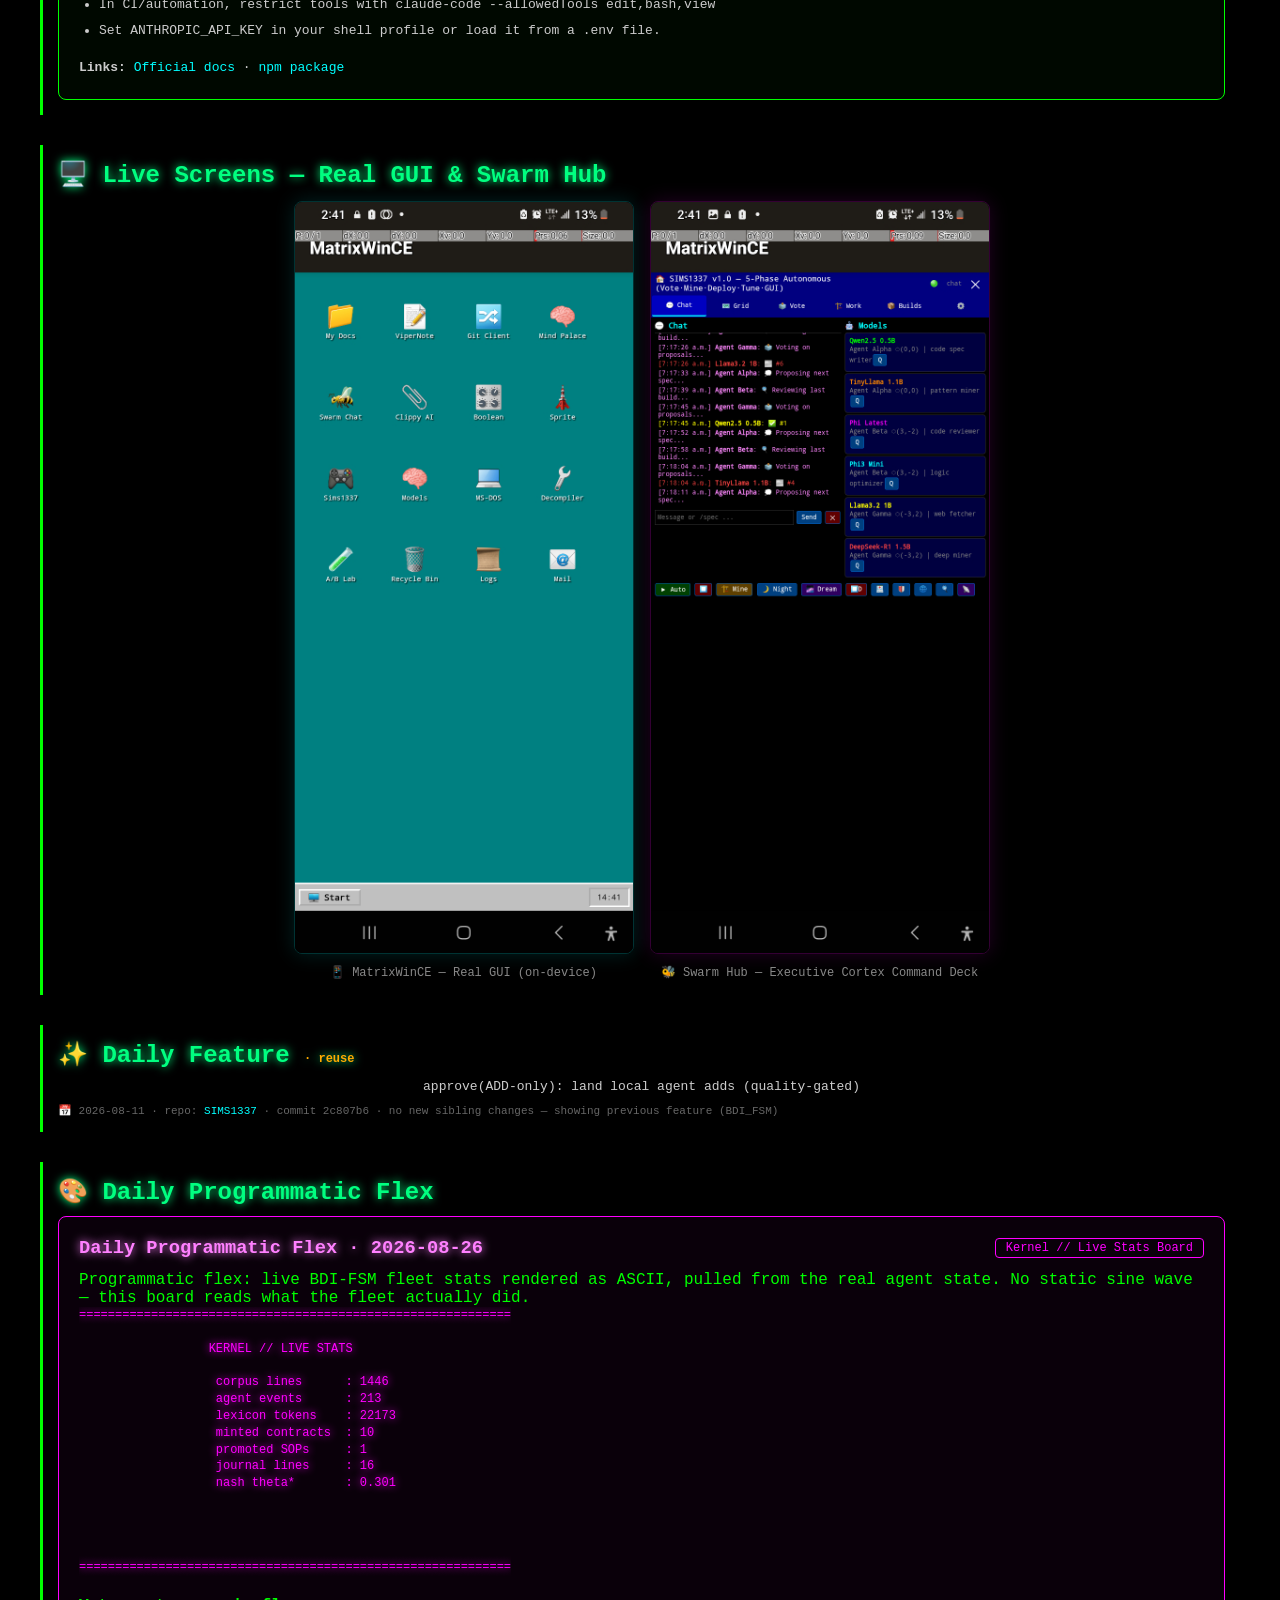
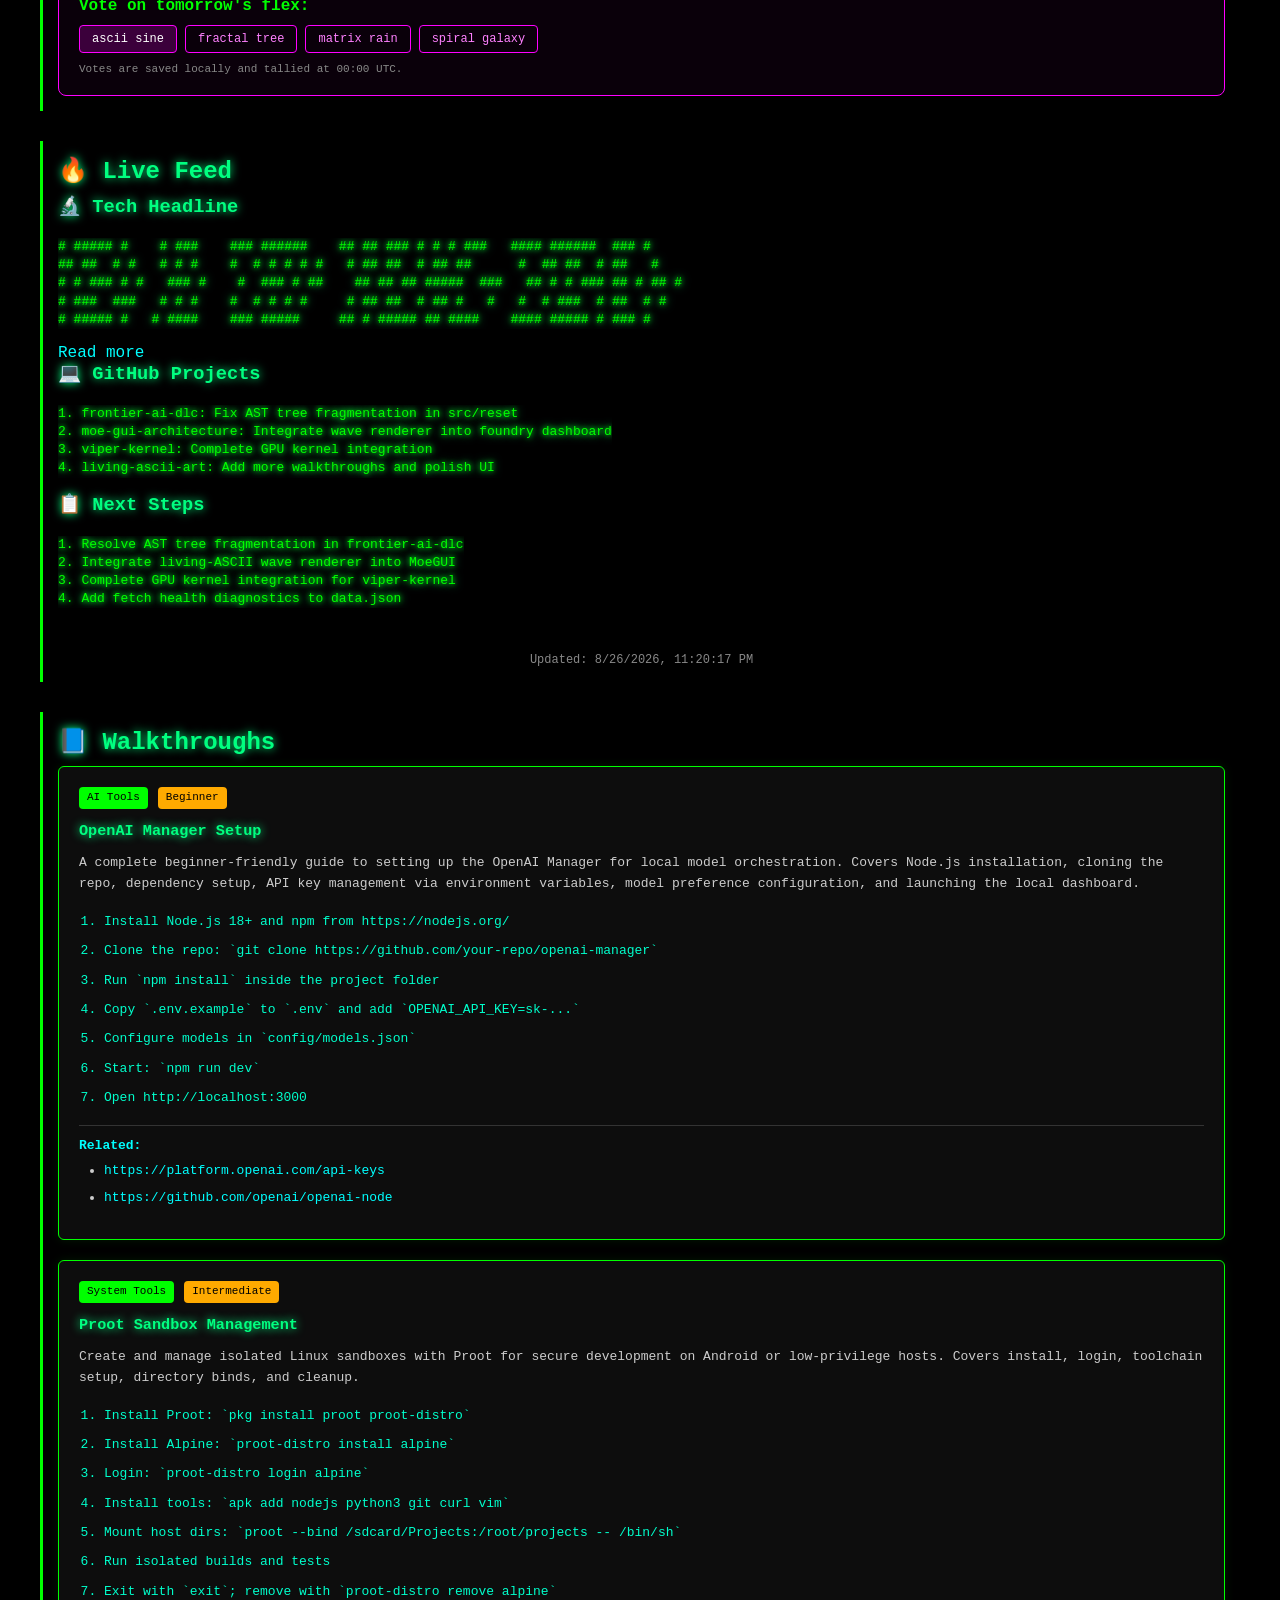
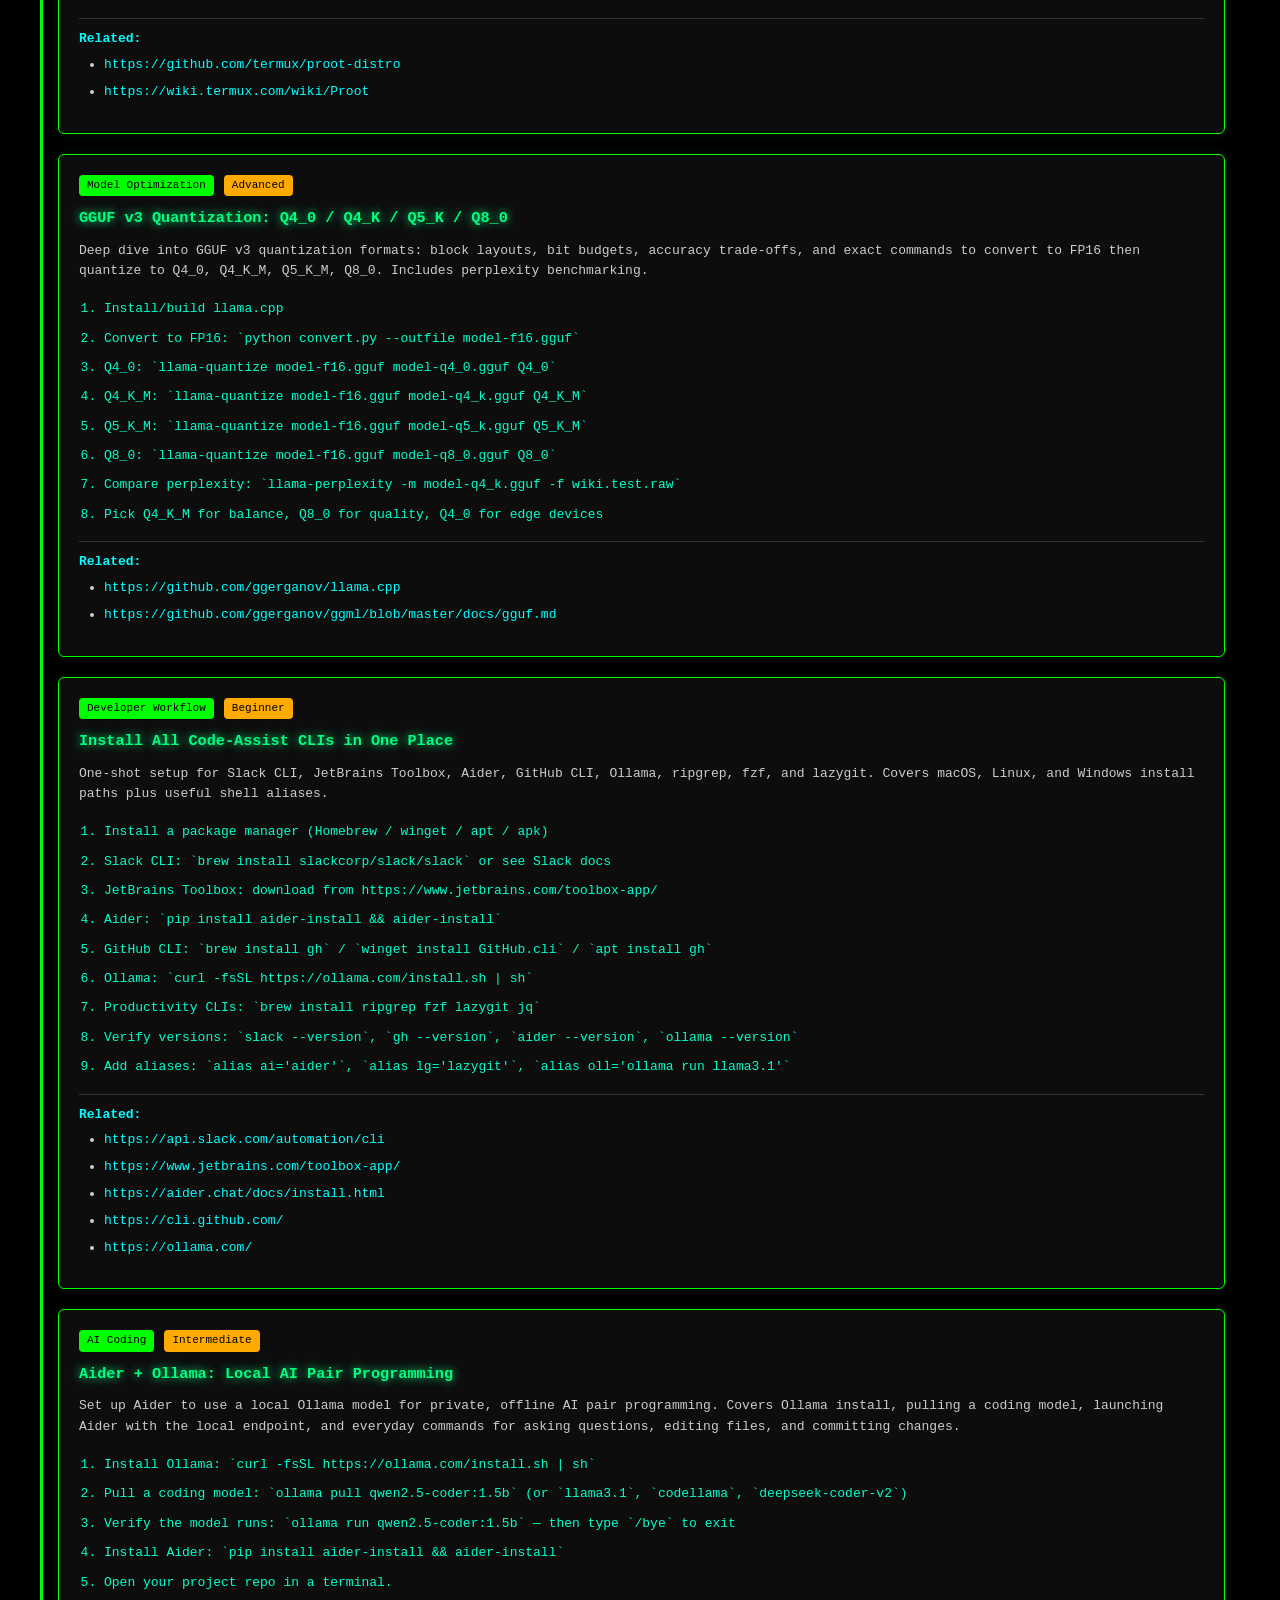
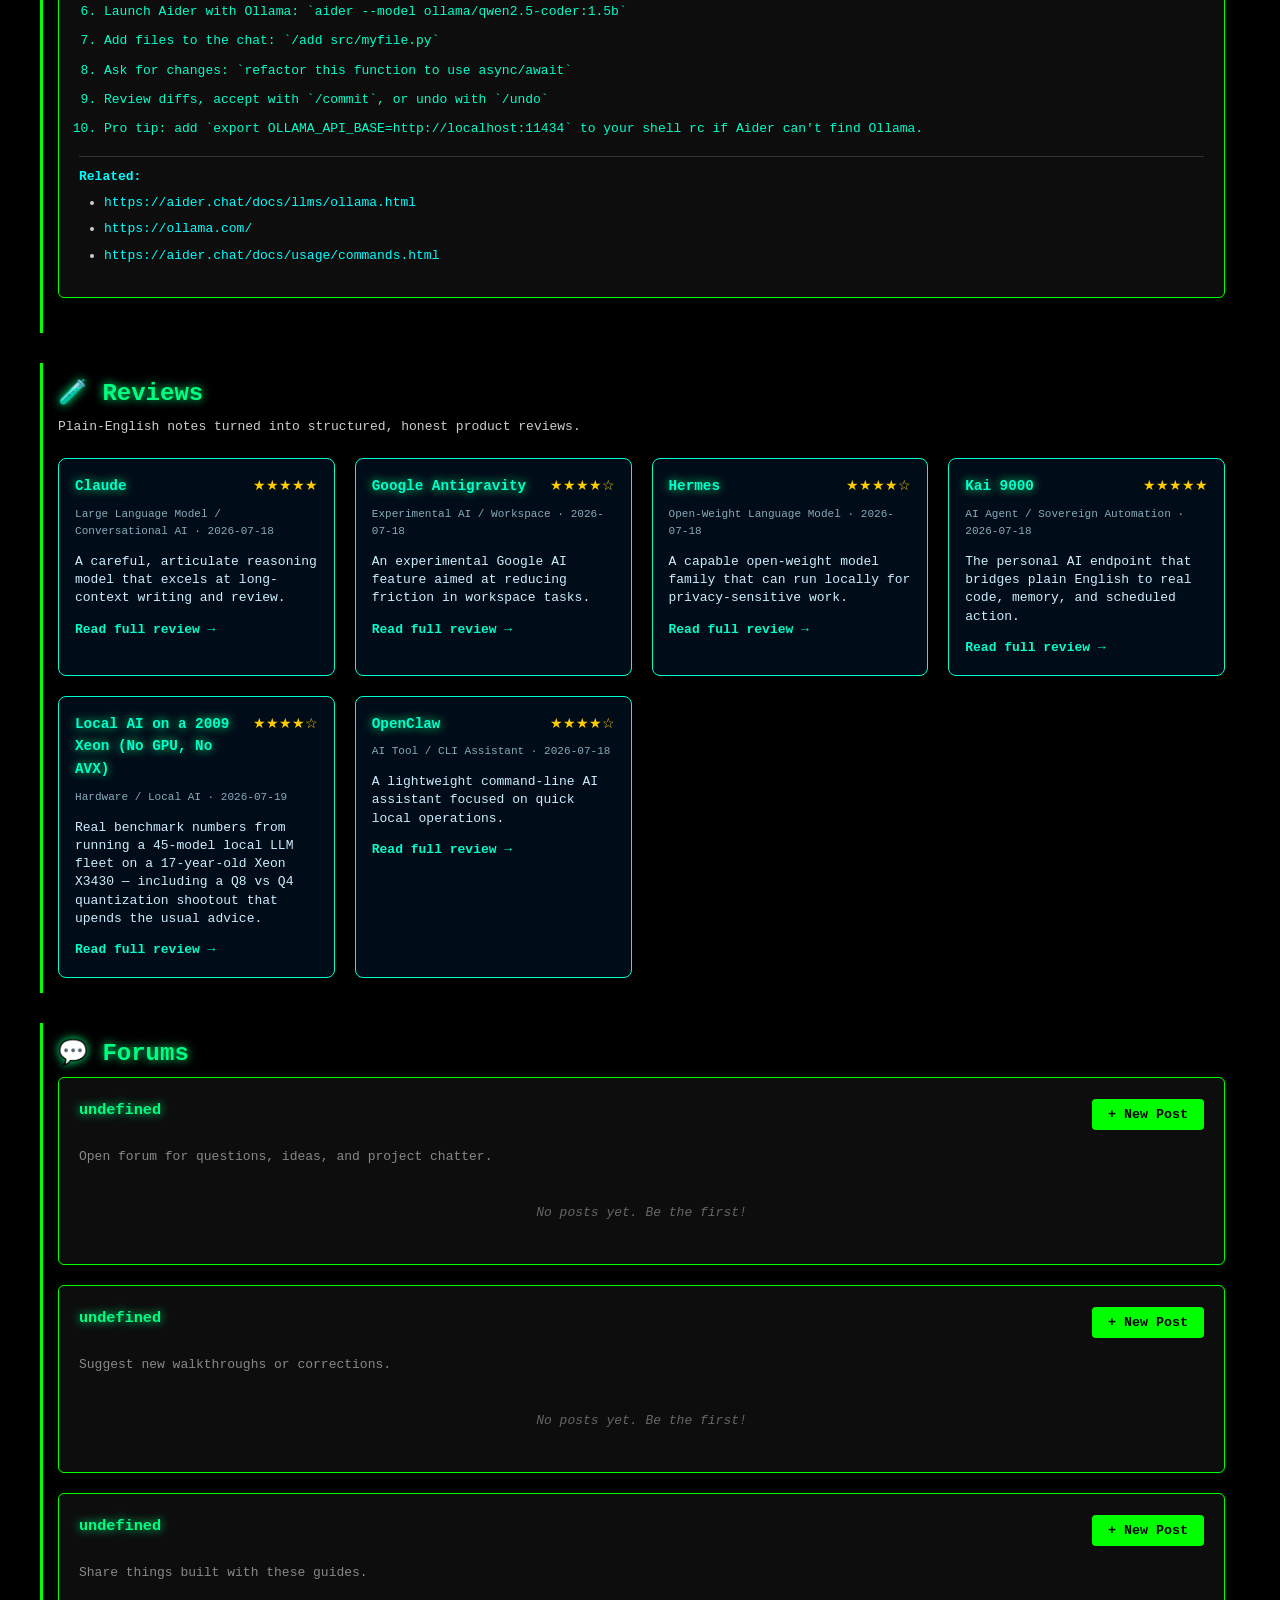
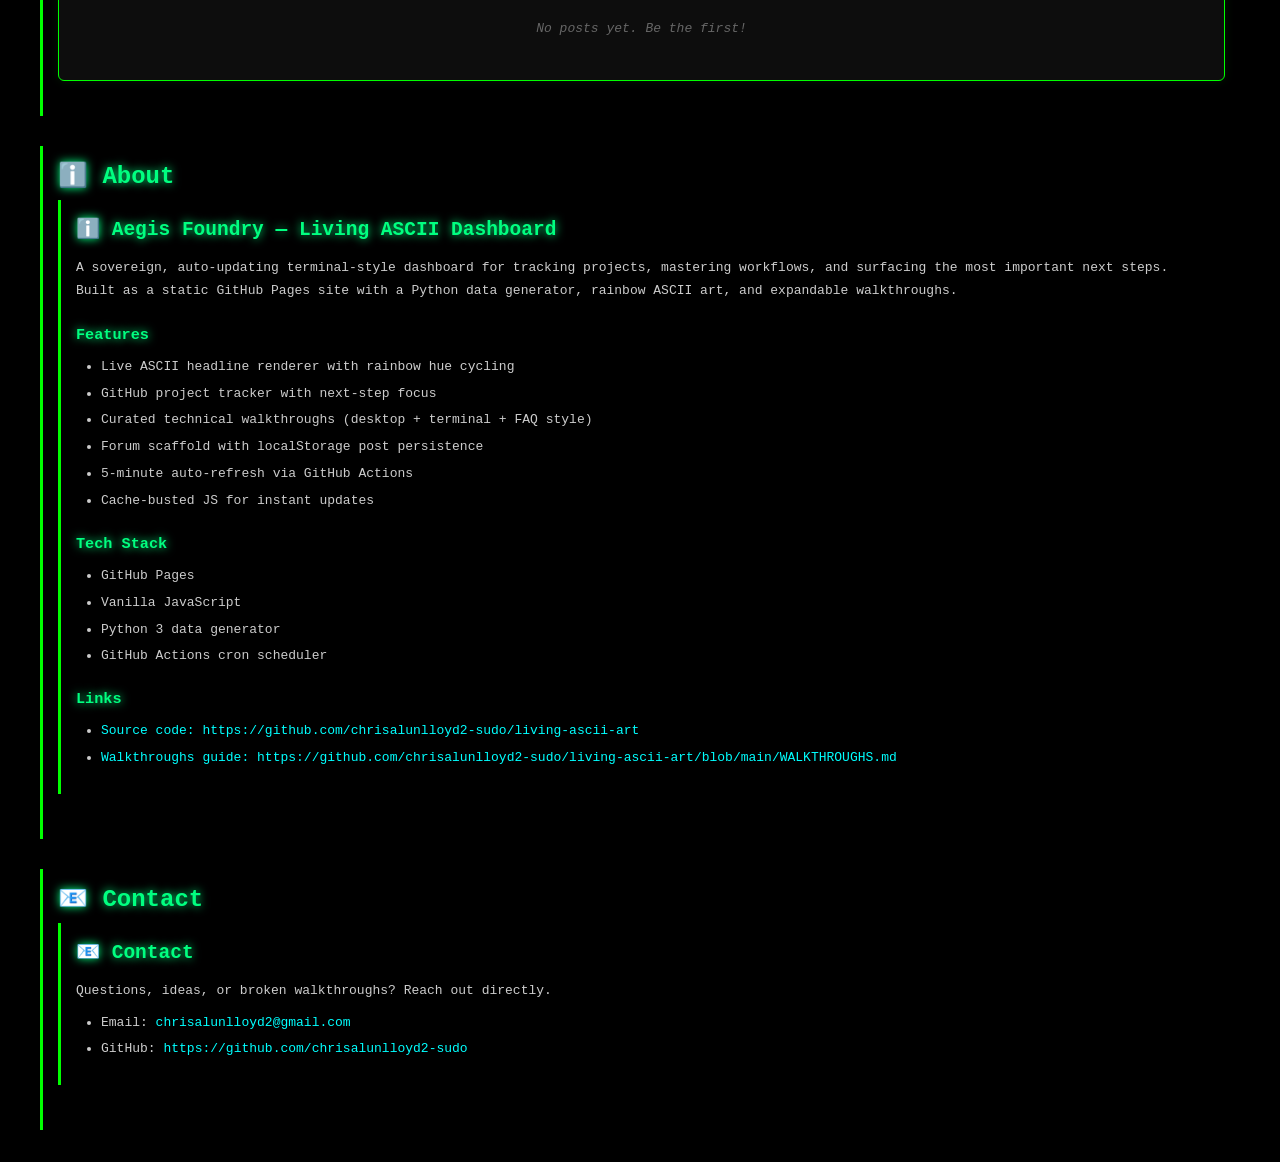
==== commit 12a45d85: "programmatic flex: live BDI stats board replaces sine wave (ADD-only, sine kept as vote option)" ====
--- a/index.html
+++ b/index.html
@@ -758,7 +758,7 @@
         </div>
     </div>
 
-    <script src="app.js?v=11"></script>
+    <script src="app.js?v=12"></script>
 
 <!-- Cloudflare Web Analytics -->
 <script type='module' src='https://static.cloudflareinsights.com/beacon.min.js' data-cf-beacon='{"token": "61d0daf81ed542958758a4a424ae09cf"}'></script>
